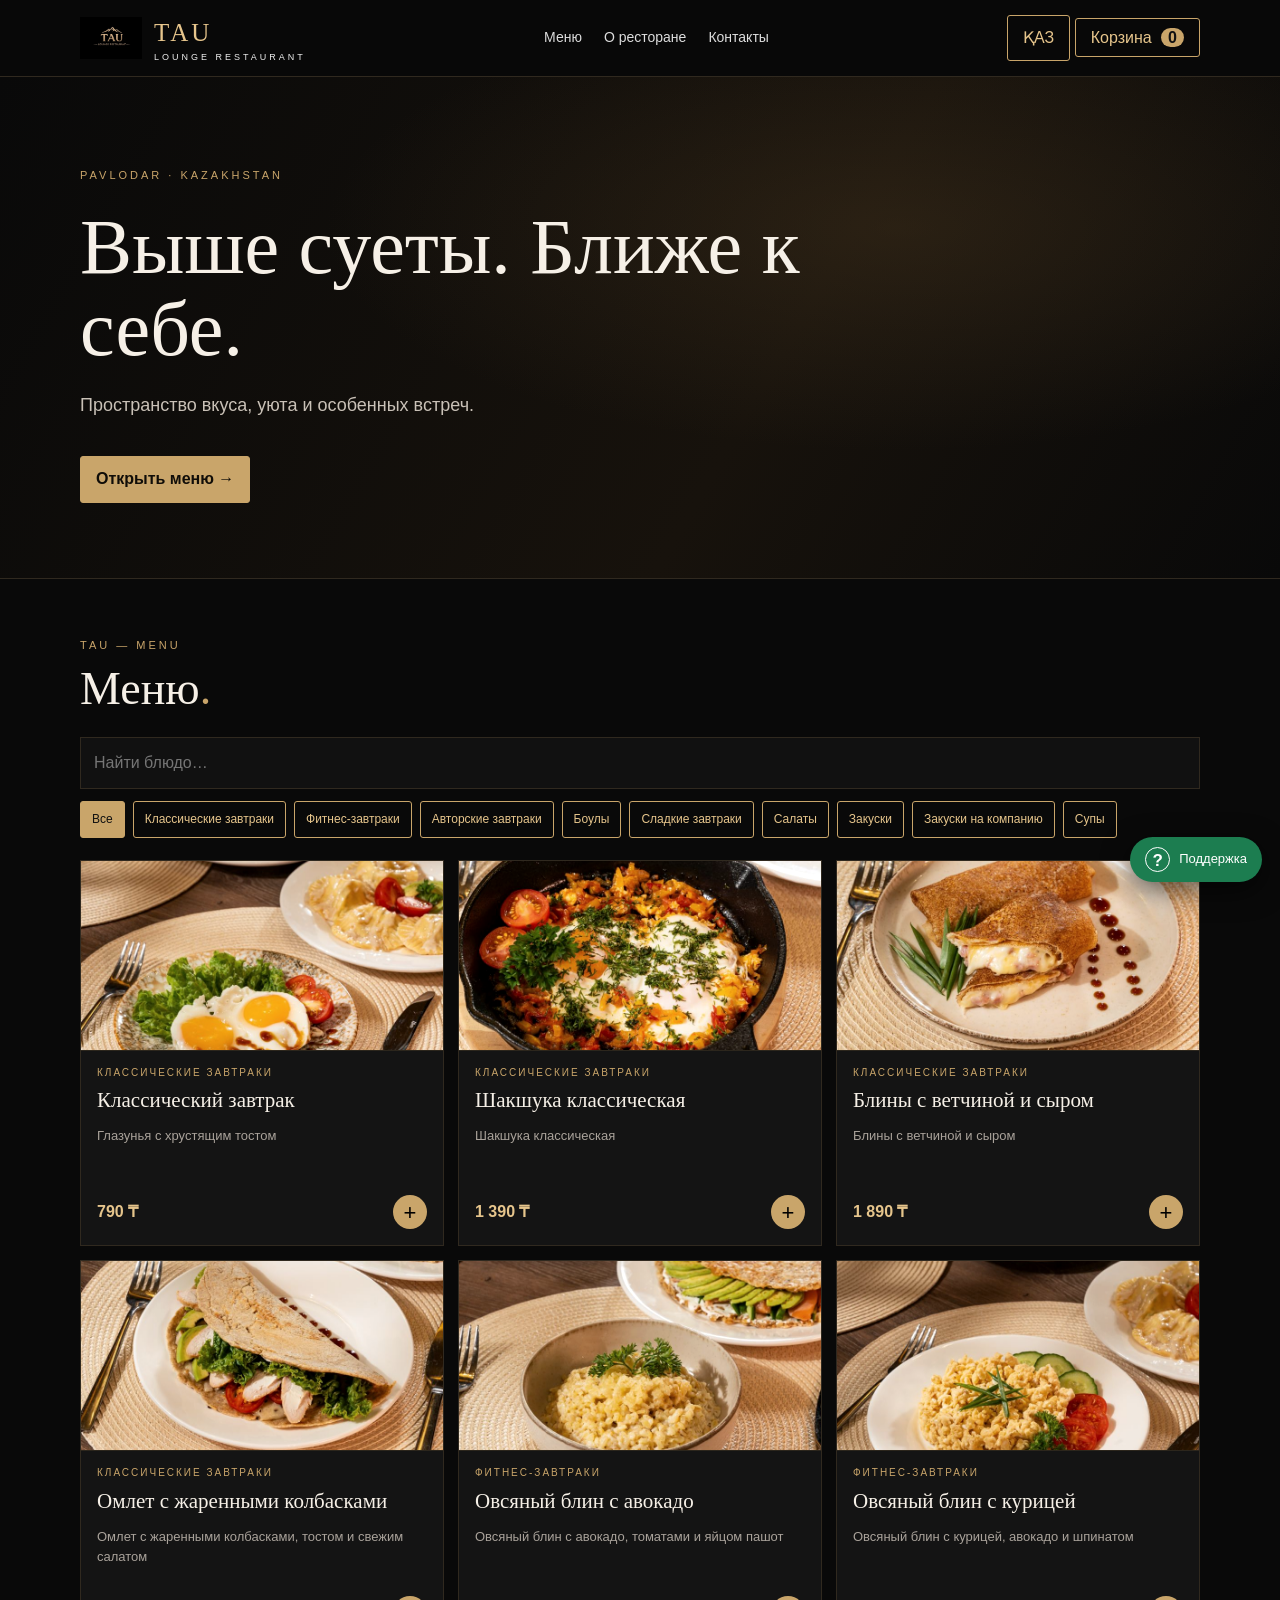
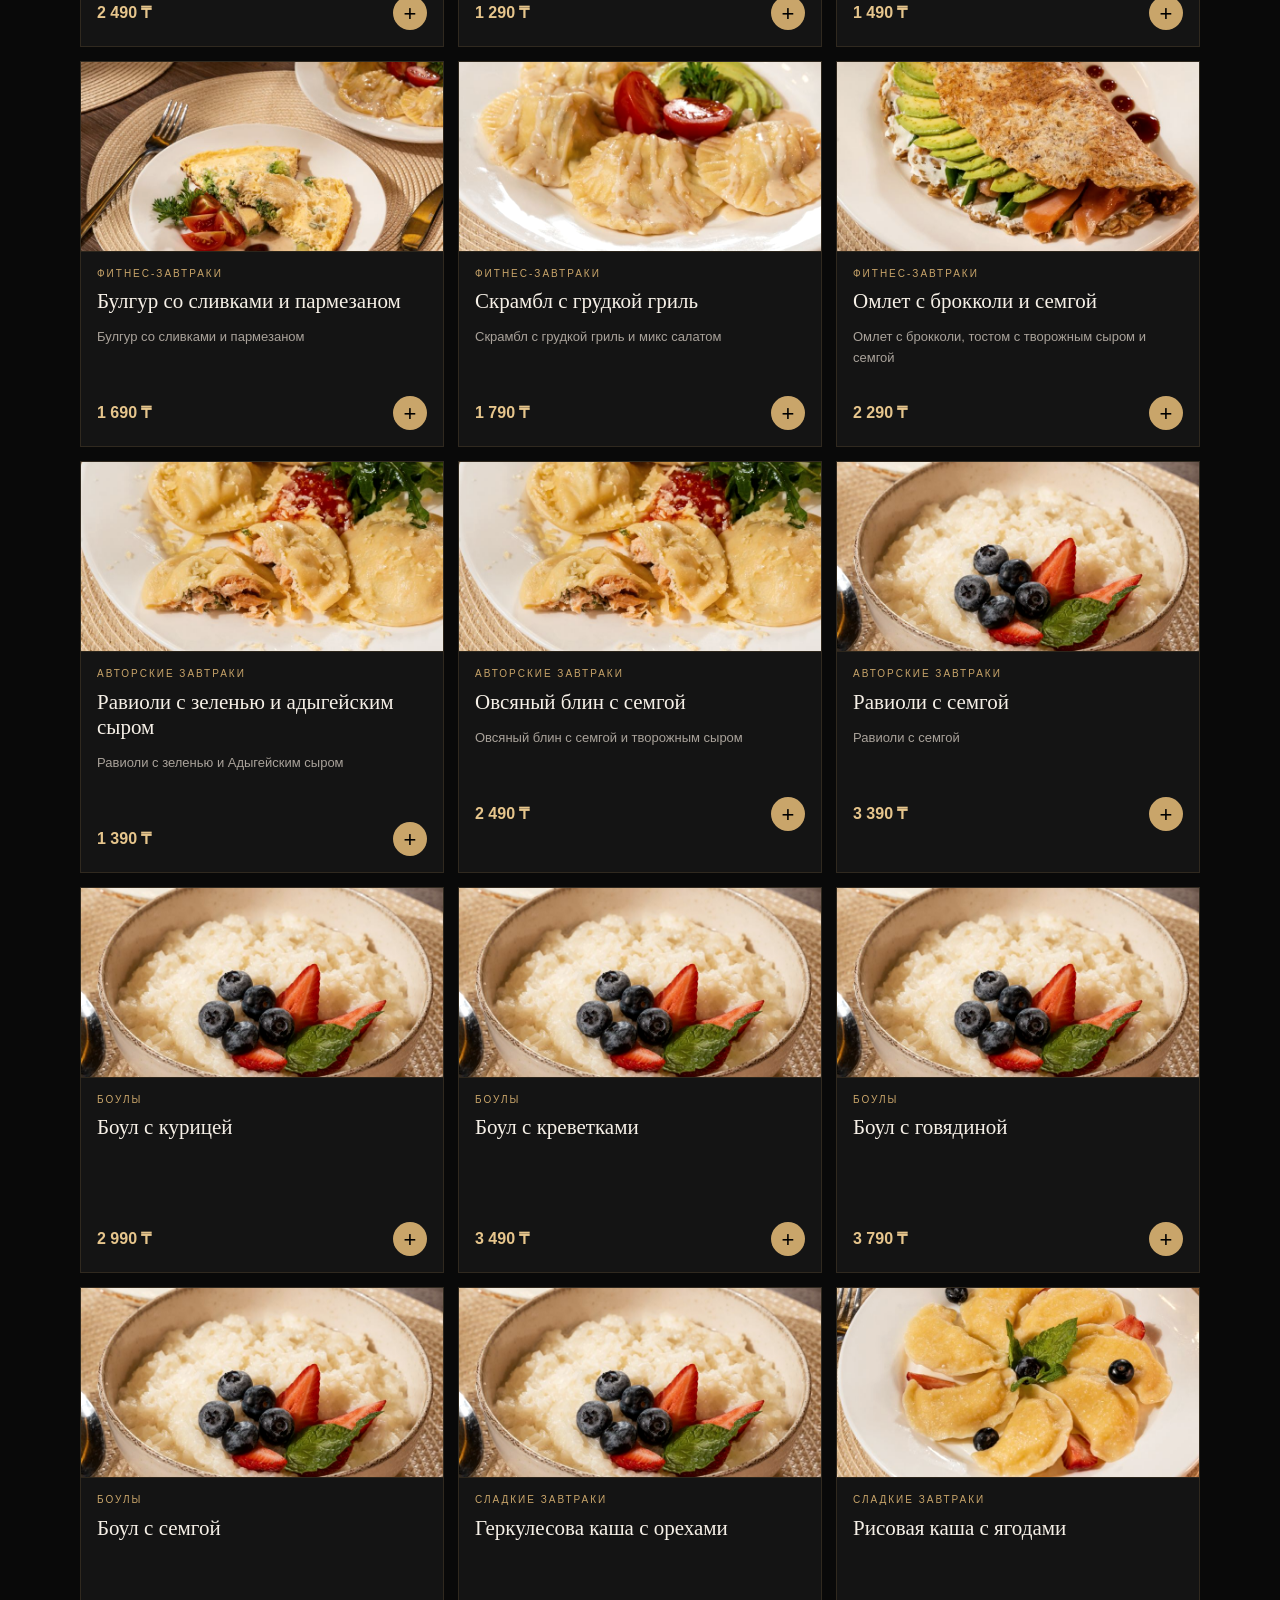
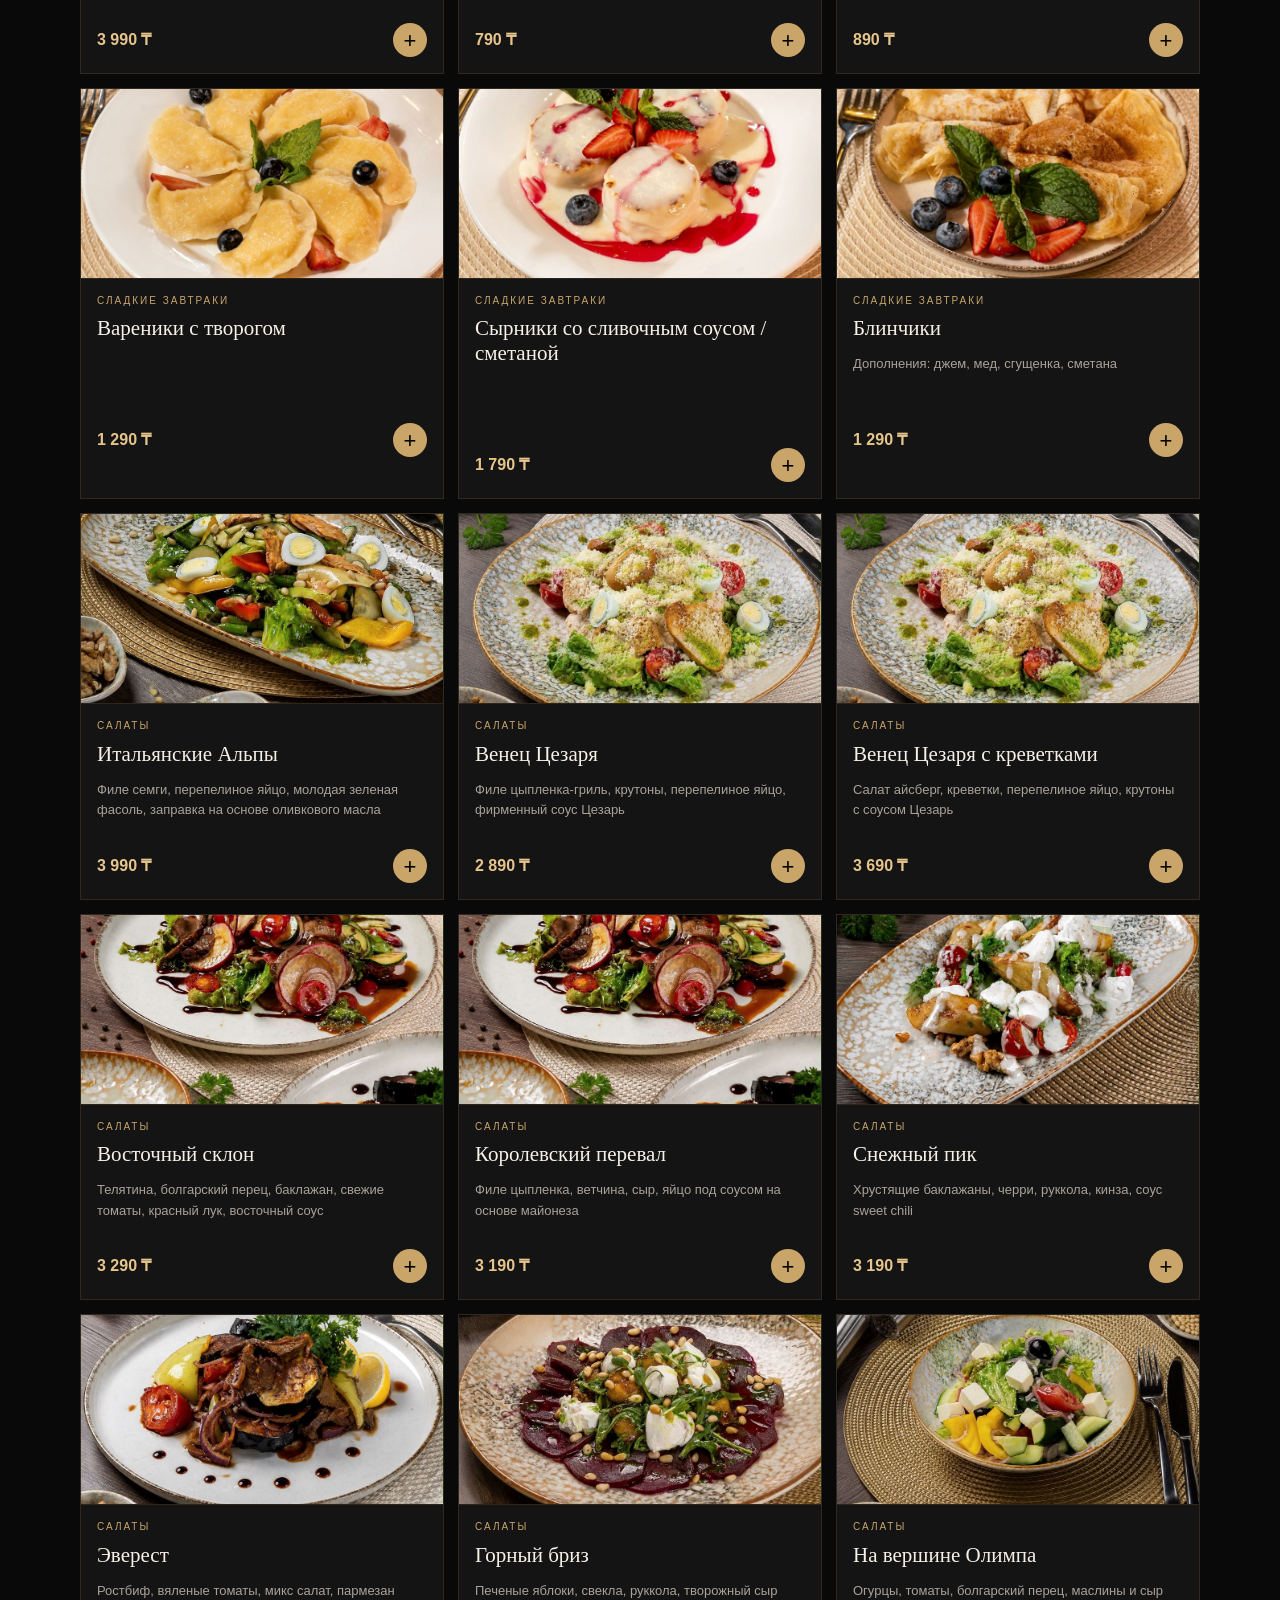
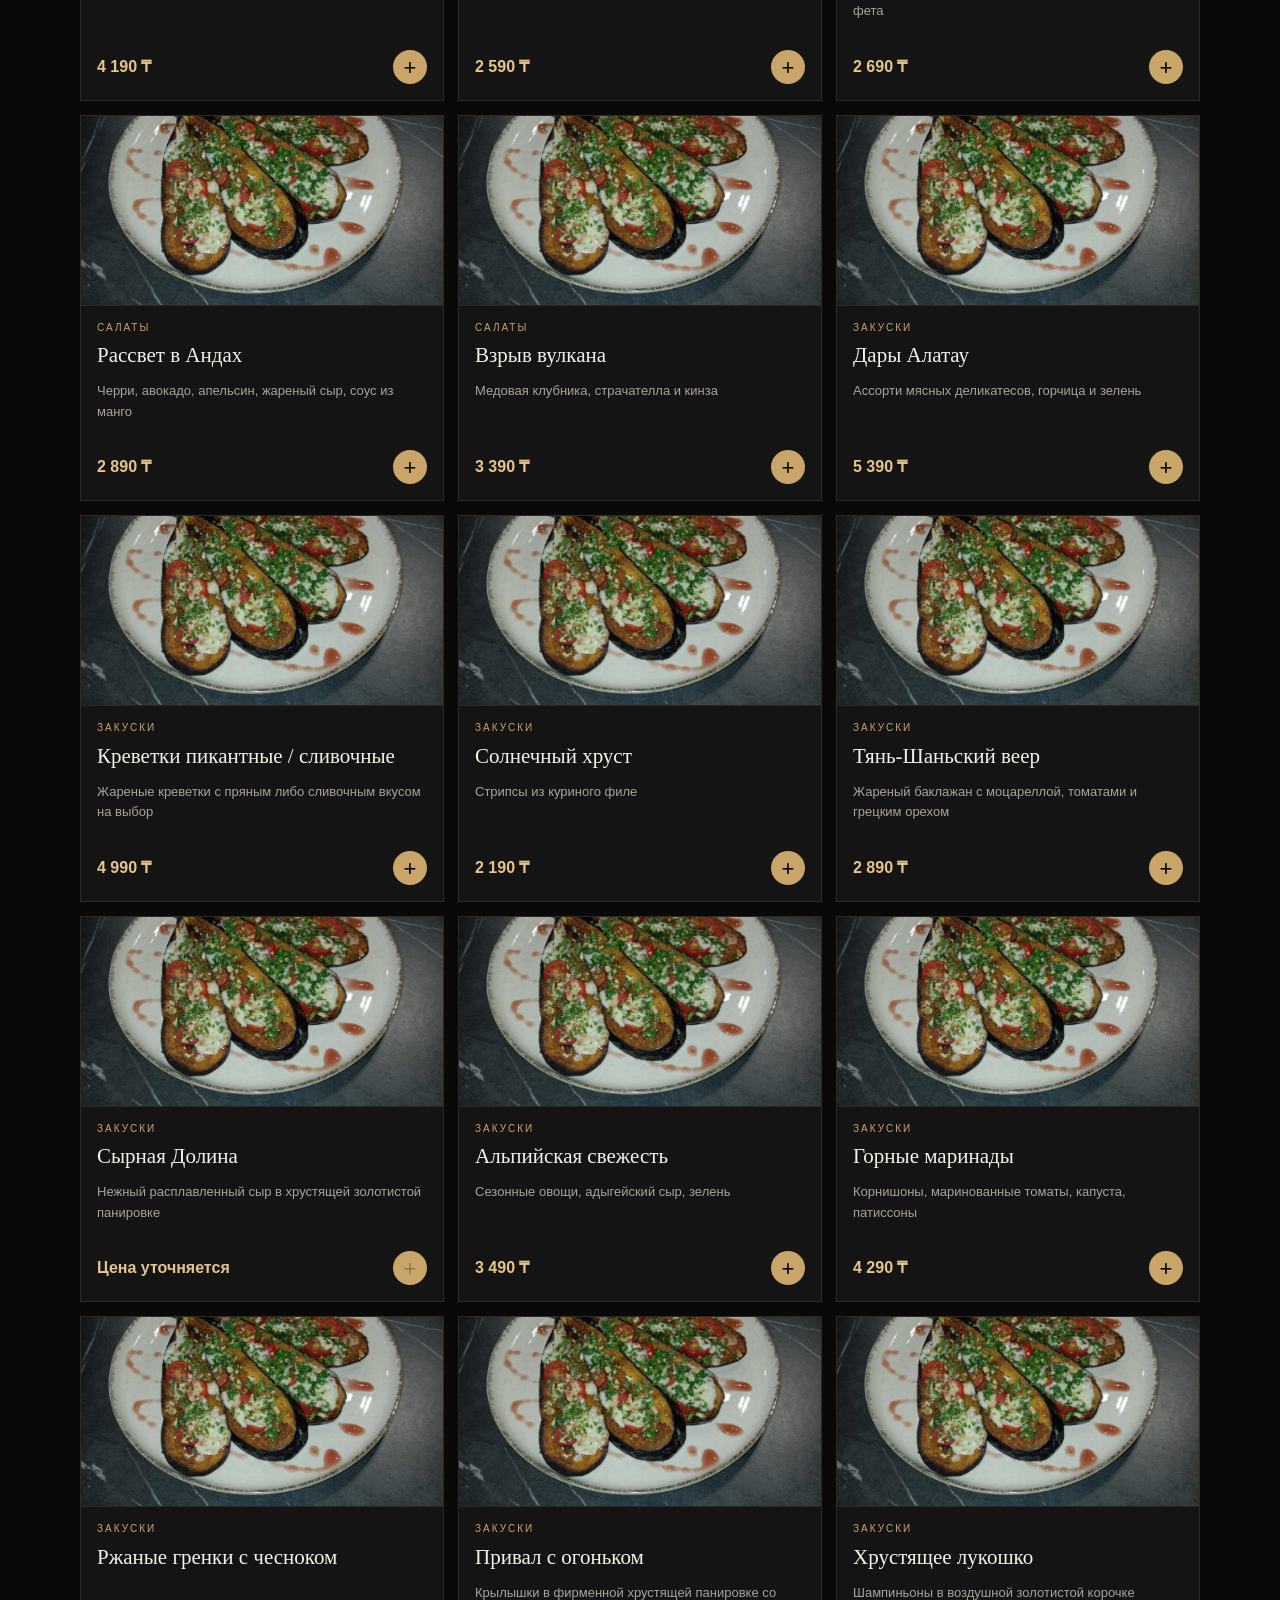
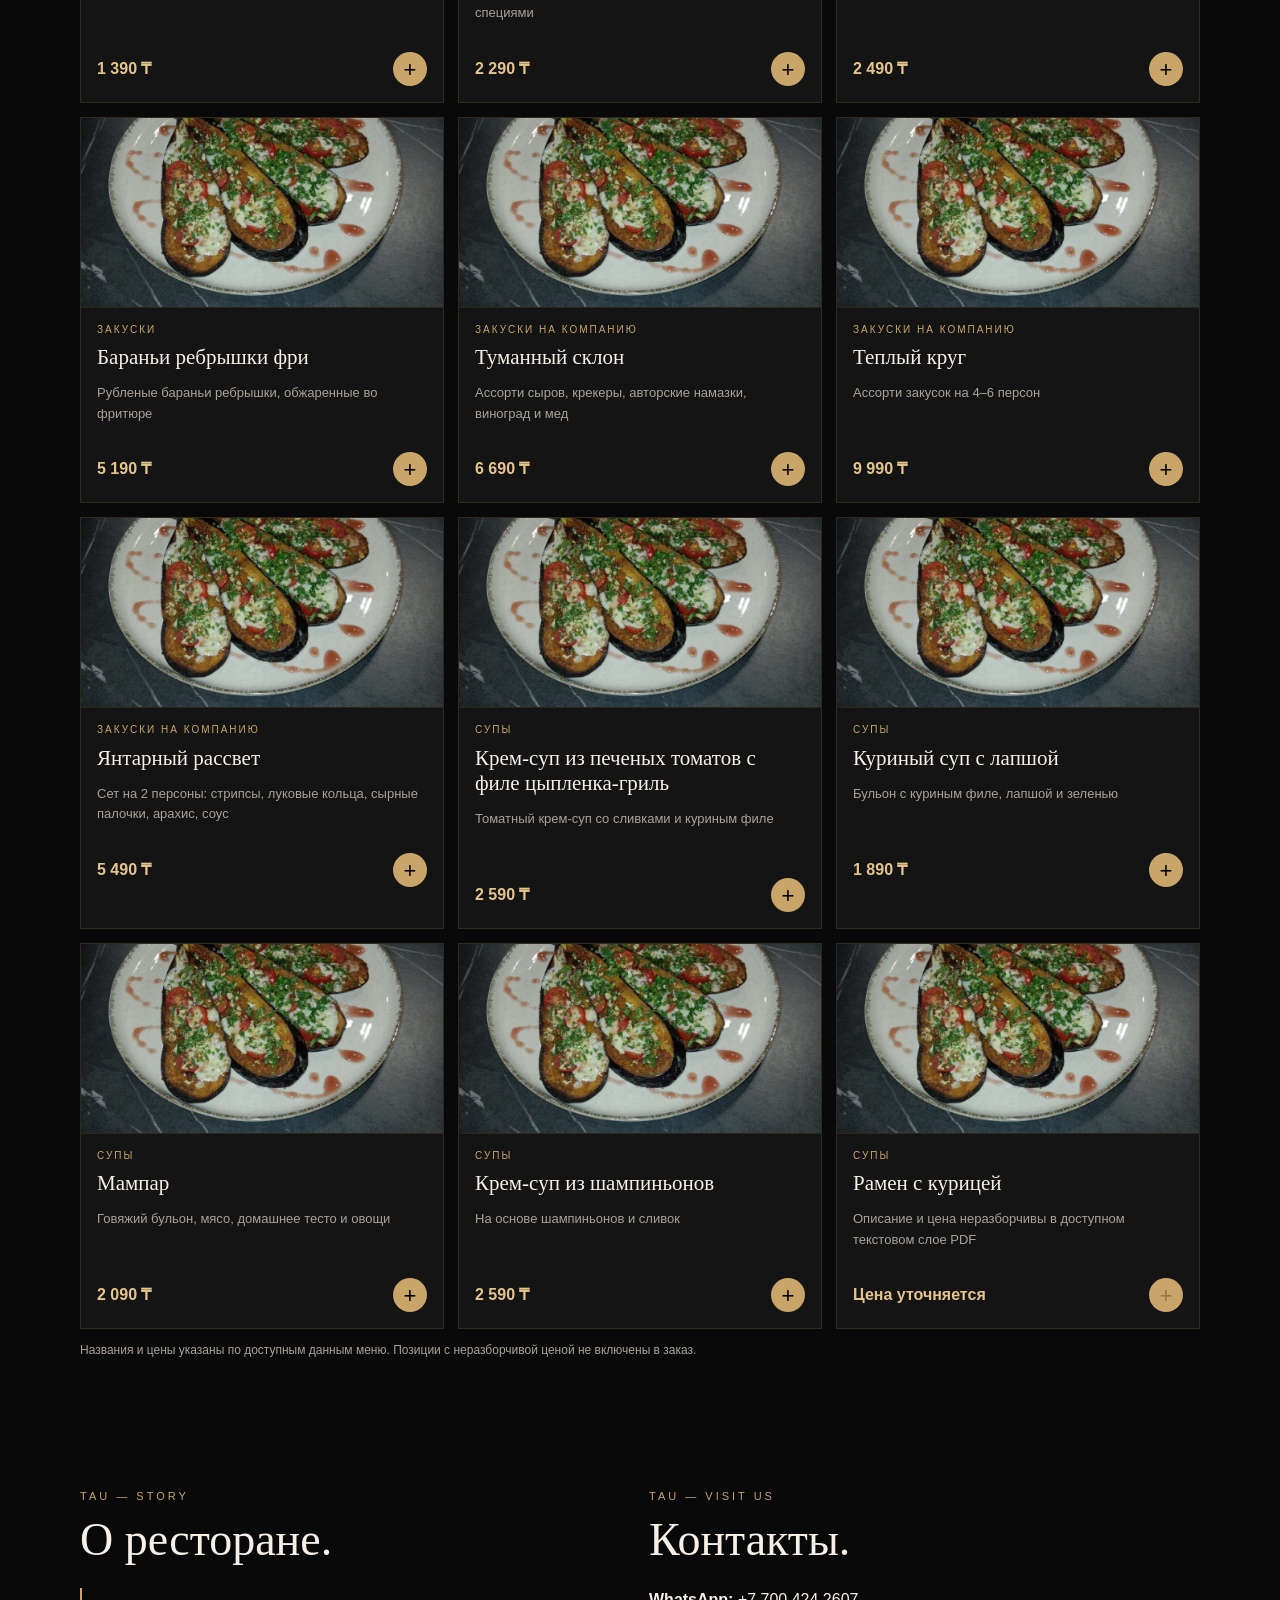
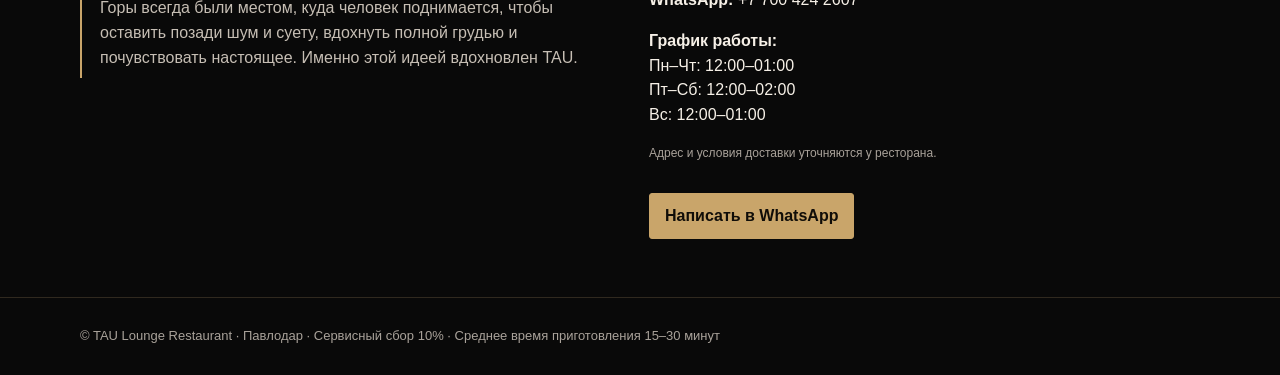
==== index.html @ 1b5d2958 "Add files via upload" ====
<!doctype html>
<html lang="ru"><head><link rel="icon" type="image/jpeg" href="./assets/tau-logo.jpg"><meta charset="utf-8"><meta name="viewport" content="width=device-width,initial-scale=1"><meta name="theme-color" content="#090909"><meta name="description" content="TAU Lounge Restaurant — меню и онлайн-заказ в Павлодаре"><title>TAU Lounge Restaurant — Павлодар</title><link rel="icon" href="./assets/tau-logo.jpg"><link rel="stylesheet" href="./style.css"></head>
<body><header class="top"><div class="wrap nav"><a class="brand" href="./index.html"><img src="./assets/tau-logo.jpg" alt="TAU"><span>TAU<small>LOUNGE RESTAURANT</small></span></a><nav class="links"><a href="#menu" data-i="menu">Меню</a><a href="#about" data-i="about">О ресторане</a><a href="#contacts" data-i="contacts">Контакты</a></nav><div><button class="lang" id="lang">ҚАЗ</button> <a class="cartbtn" href="./order.html"><span data-i="cart">Корзина</span> <b id="count">0</b></a></div></div></header>
<section class="hero"><div class="wrap"><div class="eyebrow">PAVLODAR · KAZAKHSTAN</div><h1 data-i="hero">Выше суеты.<br>Ближе к себе.</h1><p data-i="sub">Пространство вкуса, уюта и особенных встреч.</p><a class="btn" href="#menu" data-i="explore">Открыть меню →</a></div></section>
<main class="wrap">
<section class="section" id="menu"><div class="kicker">TAU — MENU</div><h2><span data-i="menuTitle">Меню</span><em>.</em></h2><div class="tools"><input class="search" id="search" placeholder="Найти блюдо…"><div class="chips" id="chips"></div></div><div class="grid" id="items"></div><p class="notice" data-i="menuNote">Названия и цены указаны по доступным данным меню. Позиции с неразборчивой ценой не включены в заказ.</p></section>
<section class="section split" id="about"><div><div class="kicker">TAU — STORY</div><h2 data-i="aboutTitle">О ресторане<em>.</em></h2><p class="info" data-i="aboutText">Горы всегда были местом, куда человек поднимается, чтобы оставить позади шум и суету, вдохнуть полной грудью и почувствовать настоящее. Именно этой идеей вдохновлен TAU.</p></div><div id="contacts"><div class="kicker">TAU — VISIT US</div><h2 data-i="contactsTitle">Контакты<em>.</em></h2><p><b>WhatsApp:</b> +7 700 424 2607</p><p><b data-i="hours">График работы:</b><br>Пн–Чт: 12:00–01:00<br>Пт–Сб: 12:00–02:00<br>Вс: 12:00–01:00</p><p class="notice" data-i="delivery">Адрес и условия доставки уточняются у ресторана.</p><a class="btn" href="https://wa.me/77004242607" target="_blank" rel="noopener" data-i="write">Написать в WhatsApp</a></div></section>
</main><footer class="foot"><div class="wrap">© TAU Lounge Restaurant · Павлодар · <span data-i="fee">Сервисный сбор 10%</span> · <span data-i="prep">Среднее время приготовления 15–30 минут</span></div></footer>
<script type="module">
import {menu,categories} from './menu.js';
const tr={ru:{menu:'Меню',about:'О ресторане',contacts:'Контакты',cart:'Корзина',hero:'Выше суеты. Ближе к себе.',sub:'Пространство вкуса, уюта и особенных встреч.',explore:'Открыть меню →',menuTitle:'Меню',aboutTitle:'О ресторане.',contactsTitle:'Контакты.',hours:'График работы:',delivery:'Адрес и условия доставки уточняются у ресторана.',write:'Написать в WhatsApp',fee:'Сервисный сбор 10%',prep:'Среднее время приготовления 15–30 минут',menuNote:'Названия и цены указаны по доступным данным меню. Позиции с неразборчивой ценой не включены в заказ.',all:'Все',search:'Найти блюдо…',add:'Добавить',emptyPrice:'Цена уточняется'},kz:{menu:'Мәзір',about:'Мейрамхана',contacts:'Байланыс',cart:'Себет',hero:'Қарбаластан жоғары. Өзіңізге жақын.',sub:'Дәм мен жайлылық кеңістігі.',explore:'Мәзірді ашу →',menuTitle:'Мәзір',aboutTitle:'Мейрамхана туралы.',contactsTitle:'Байланыс.',hours:'Жұмыс уақыты:',delivery:'Мекенжай мен жеткізу шарттарын мейрамханадан нақтылаңыз.',write:'WhatsApp-қа жазу',fee:'Қызмет көрсету ақысы 10%',prep:'Тағам дайындау уақыты орташа 15–30 минут',menuNote:'Тағам атаулары бастапқы мәзірдегі нұсқада берілген. Бағасы анық оқылмаған тағамдар тапсырысқа қосылмайды.',all:'Барлығы',search:'Тағамды іздеу…',add:'Қосу',emptyPrice:'Бағасын нақтылау'}};
let lang=localStorage.getItem('tau-lang')||'ru',cat='all';
const money=n=>n.toLocaleString('ru-RU')+' ₸';
function setLang(){document.documentElement.lang=lang;document.querySelectorAll('[data-i]').forEach(e=>{const k=e.dataset.i;if(tr[lang][k])e.textContent=tr[lang][k]});document.getElementById('lang').textContent=lang==='ru'?'ҚАЗ':'РУС';document.getElementById('search').placeholder=tr[lang].search;renderCats();renderMenu()}
function renderCats(){const el=document.getElementById('chips');el.innerHTML=`<button class="chip ${cat==='all'?'active':''}" data-cat="all">${tr[lang].all}</button>`+categories.map(c=>`<button class="chip ${cat===c.id?'active':''}" data-cat="${c.id}">${lang==='ru'?c.ru:c.kz}</button>`).join('');el.querySelectorAll('button').forEach(b=>b.onclick=()=>{cat=b.dataset.cat;renderCats();renderMenu()})}
function renderMenu(){const q=document.getElementById('search').value.toLowerCase();const list=menu.filter(p=>(cat==='all'||p.category===cat)&&(p.name.ru.toLowerCase().includes(q)||p.description.ru.toLowerCase().includes(q)));document.getElementById('items').innerHTML=list.map(p=>`<article class="dish"><img class="dish-photo" src="${p.image}" alt="${p.name.ru}" loading="lazy"><div class="cat">${categories.find(c=>c.id===p.category)?.[lang==='ru'?'ru':'kz']||''}</div><h3>${p.name.ru}</h3><p>${p.description.ru||' '}</p><div class="dishfoot"><span class="price">${p.price?money(p.price):tr[lang].emptyPrice}</span><button class="plus" ${p.price?'':'disabled'} data-add="${p.id}" aria-label="${tr[lang].add}">+</button></div></article>`).join('');document.querySelectorAll('[data-add]').forEach(b=>b.onclick=()=>{const c=JSON.parse(localStorage.getItem('tau-cart')||'{}');c[b.dataset.add]=(c[b.dataset.add]||0)+1;localStorage.setItem('tau-cart',JSON.stringify(c));updateCount()})}
function updateCount(){const c=JSON.parse(localStorage.getItem('tau-cart')||'{}');document.getElementById('count').textContent=Object.values(c).reduce((a,b)=>a+b,0)}
document.getElementById('search').addEventListener('input',renderMenu);document.getElementById('lang').onclick=()=>{lang=lang==='ru'?'kz':'ru';localStorage.setItem('tau-lang',lang);setLang()};setLang();updateCount();
</script><a class="support-float" href="https://wa.me/77071882267?text='+encodeURIComponent('Здравствуйте! Нужна помощь по заказу в TAU Lounge.')+'" target="_blank" rel="noopener" aria-label="Техническая поддержка WhatsApp"><span>?</span><small>Поддержка</small></a>
</body></html>
---- style.css ----
:root{--bg:#090909;--panel:#141414;--gold:#c9a56a;--gold2:#e6c58c;--muted:#a9a29a;--line:#30291f;--white:#f6f0e7}
*{box-sizing:border-box}html{scroll-behavior:smooth}body{margin:0;background:var(--bg);color:var(--white);font-family:Arial,Helvetica,sans-serif;line-height:1.55}a{color:inherit;text-decoration:none}button,input,textarea{font:inherit}button{cursor:pointer}.wrap{width:min(1120px,92%);margin:auto}.top{position:sticky;top:0;z-index:10;background:#090909ed;border-bottom:1px solid var(--line);backdrop-filter:blur(12px)}.nav{min-height:76px;display:flex;align-items:center;justify-content:space-between;gap:18px}.brand{display:flex;align-items:center;gap:12px;font-family:Georgia,serif;font-size:25px;letter-spacing:3px;color:var(--gold2)}.brand img{width:62px;height:48px;object-fit:contain}.brand small{display:block;font:9px Arial;letter-spacing:3px;color:#eee}.links{display:flex;gap:22px;align-items:center;color:#ddd;font-size:14px}.lang,.cartbtn,.btn,.chip{border:1px solid var(--gold);background:transparent;color:var(--gold2);padding:10px 15px;border-radius:3px}.cartbtn b{background:var(--gold);color:#111;border-radius:20px;padding:1px 7px;margin-left:5px}.hero{padding:90px 0 75px;background:radial-gradient(ellipse at 70% 30%,#49371f66,transparent 45%),linear-gradient(120deg,#090909,#17120c 60%,#090909);border-bottom:1px solid var(--line)}.eyebrow,.kicker{color:var(--gold);letter-spacing:3px;text-transform:uppercase;font-size:11px}.hero h1{font:clamp(42px,7vw,78px)/1.05 Georgia,serif;max-width:760px;margin:22px 0}.hero p{color:#c9c1b7;max-width:520px;font-size:18px}.btn{display:inline-block;background:var(--gold);color:#100d08;font-weight:bold;margin-top:18px}.section{padding:58px 0}.section h2{font:clamp(30px,4vw,46px) Georgia,serif;margin:8px 0 22px}.section h2 em{color:var(--gold);font-style:normal}.tools{display:flex;gap:12px;flex-wrap:wrap;margin:22px 0}.search{flex:1;min-width:220px;background:#111;border:1px solid var(--line);padding:13px;color:white}.chips{display:flex;gap:8px;flex-wrap:wrap}.chip{font-size:12px;padding:8px 11px}.chip.active{background:var(--gold);color:#111}.grid{display:grid;grid-template-columns:repeat(3,1fr);gap:14px}.dish,.card{background:var(--panel);border:1px solid var(--line);padding:18px}.dish .cat{font-size:10px;color:var(--gold);letter-spacing:2px;text-transform:uppercase}.dish h3{font:21px Georgia,serif;margin:8px 0}.dish p{color:var(--muted);font-size:13px;min-height:40px}.dishfoot{display:flex;justify-content:space-between;align-items:center;margin-top:15px}.price{color:var(--gold2);font-weight:bold}.plus{background:var(--gold);border:0;border-radius:50%;width:34px;height:34px;font-size:22px}.muted{color:var(--muted)}.split{display:grid;grid-template-columns:1fr 1fr;gap:18px}.info{border-left:2px solid var(--gold);padding:8px 18px;color:#c6beb4}.foot{border-top:1px solid var(--line);padding:28px 0;color:var(--muted);font-size:13px}.cartrow{display:grid;grid-template-columns:1fr auto auto;gap:14px;align-items:center;padding:14px 0;border-bottom:1px solid var(--line)}.qty button{background:#211b12;border:1px solid var(--line);color:var(--gold2);padding:5px 10px}.qty strong{padding:0 10px}.form{display:grid;gap:12px;max-width:650px}.form label{display:grid;gap:5px;color:var(--gold2);font-size:13px}.form input,.form textarea{width:100%;background:#111;border:1px solid var(--line);padding:12px;color:white}.notice{font-size:12px;color:var(--muted)}.total{font:25px Georgia,serif;color:var(--gold2);margin:18px 0}.hidden{display:none}
@media(max-width:760px){.nav{min-height:66px;flex-wrap:wrap;padding:8px 0}.links{order:3;width:100%;justify-content:space-between;gap:8px;font-size:12px}.brand{font-size:20px}.brand img{width:48px;height:40px}.grid{grid-template-columns:repeat(2,minmax(0,1fr))}.split{grid-template-columns:1fr}.hero{padding:65px 0}.cartrow{grid-template-columns:1fr auto}.cartrow .lineprice{grid-column:1}.cartrow .qty{grid-column:2;grid-row:1/3}}@media(max-width:440px){.grid{grid-template-columns:1fr}.links{font-size:11px}.lang,.cartbtn{padding:8px 10px}}

.dish{padding:0 0 16px;overflow:hidden}.dish-photo{display:block;width:100%;height:190px;object-fit:cover;background:#211b12;border-bottom:1px solid var(--line);filter:saturate(.88) contrast(1.04)}.dish .cat,.dish h3,.dish p,.dishfoot{margin-left:16px;margin-right:16px}.dish .cat{margin-top:14px}.dish p{min-height:54px}.support-float{position:fixed;right:18px;bottom:18px;z-index:30;display:flex;align-items:center;gap:9px;background:#1c7d50;color:#fff;padding:10px 15px;border-radius:28px;box-shadow:0 8px 28px #0009;font-size:13px}.support-float span{display:grid;place-items:center;width:25px;height:25px;border:1px solid #fff;border-radius:50%;font-weight:bold;font-size:17px}.support-float small{font-size:13px}@media(max-width:440px){.dish-photo{height:210px}.support-float{right:12px;bottom:12px}}
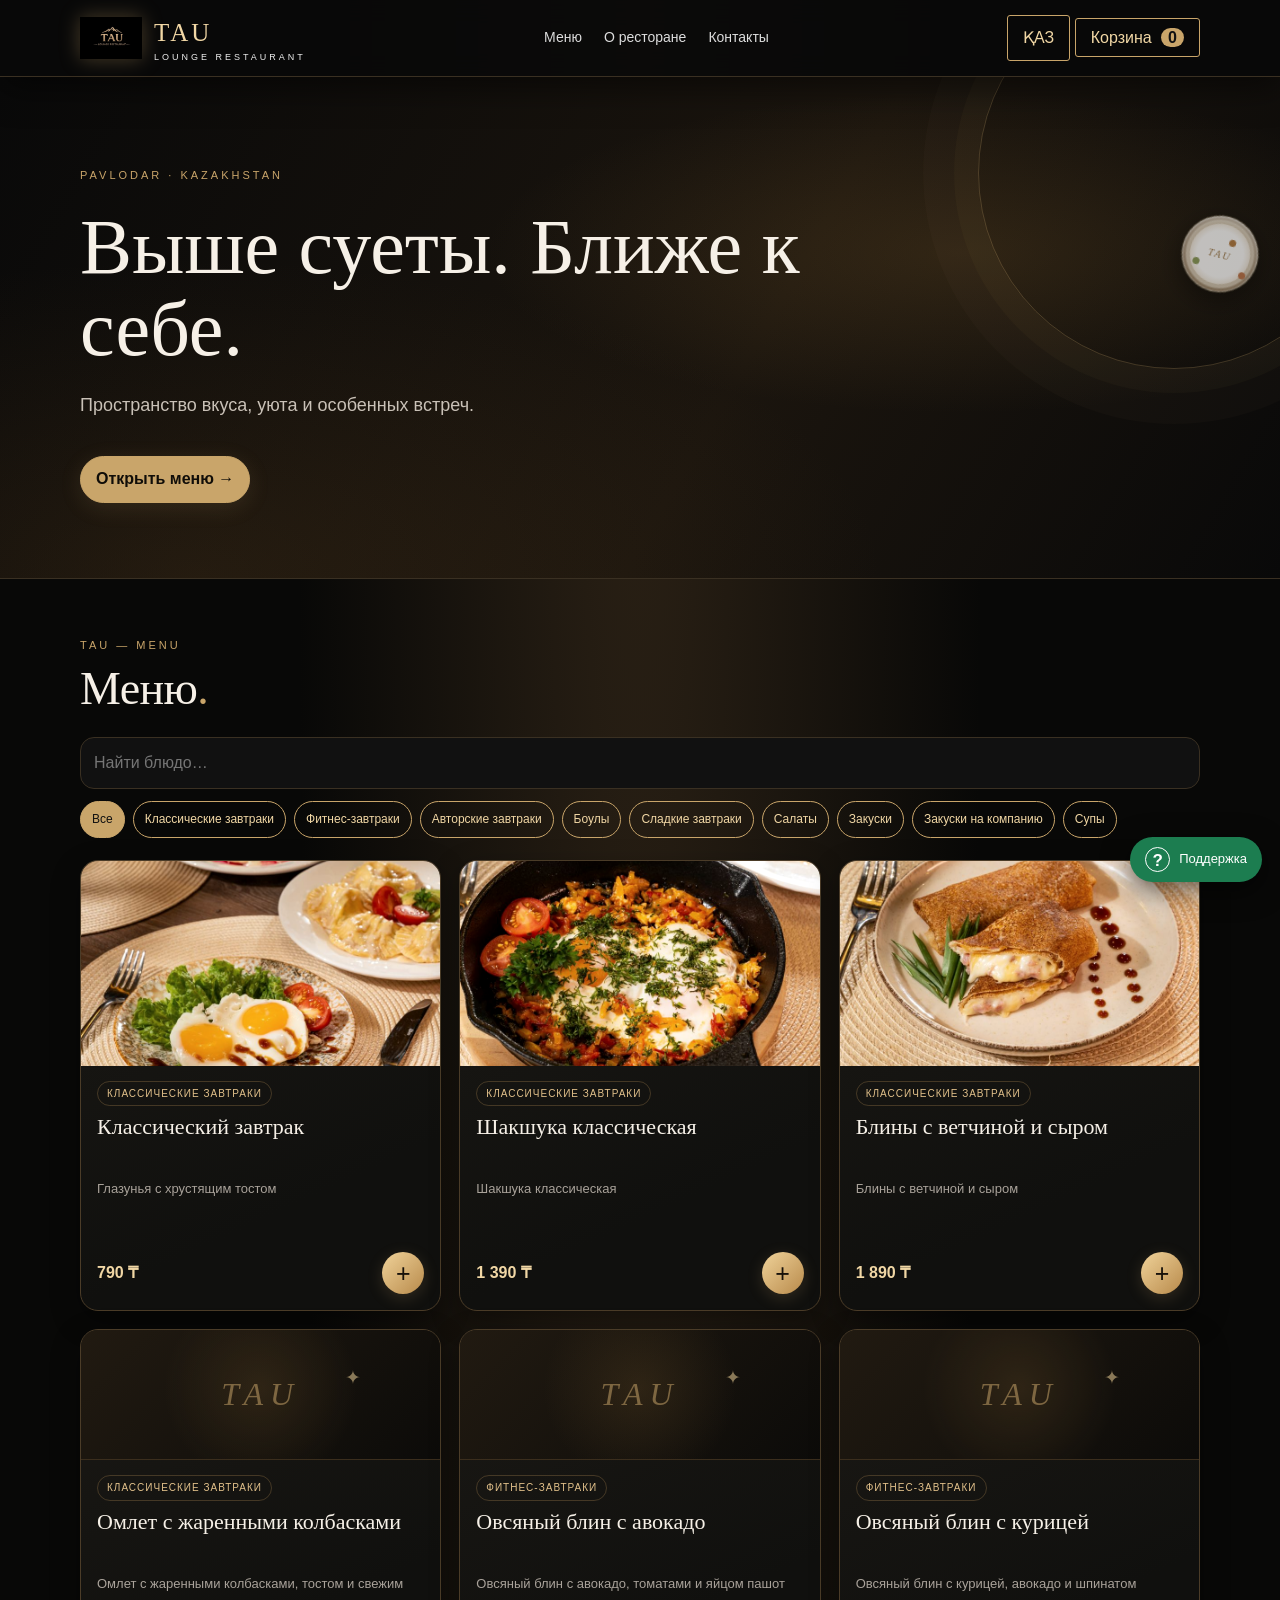
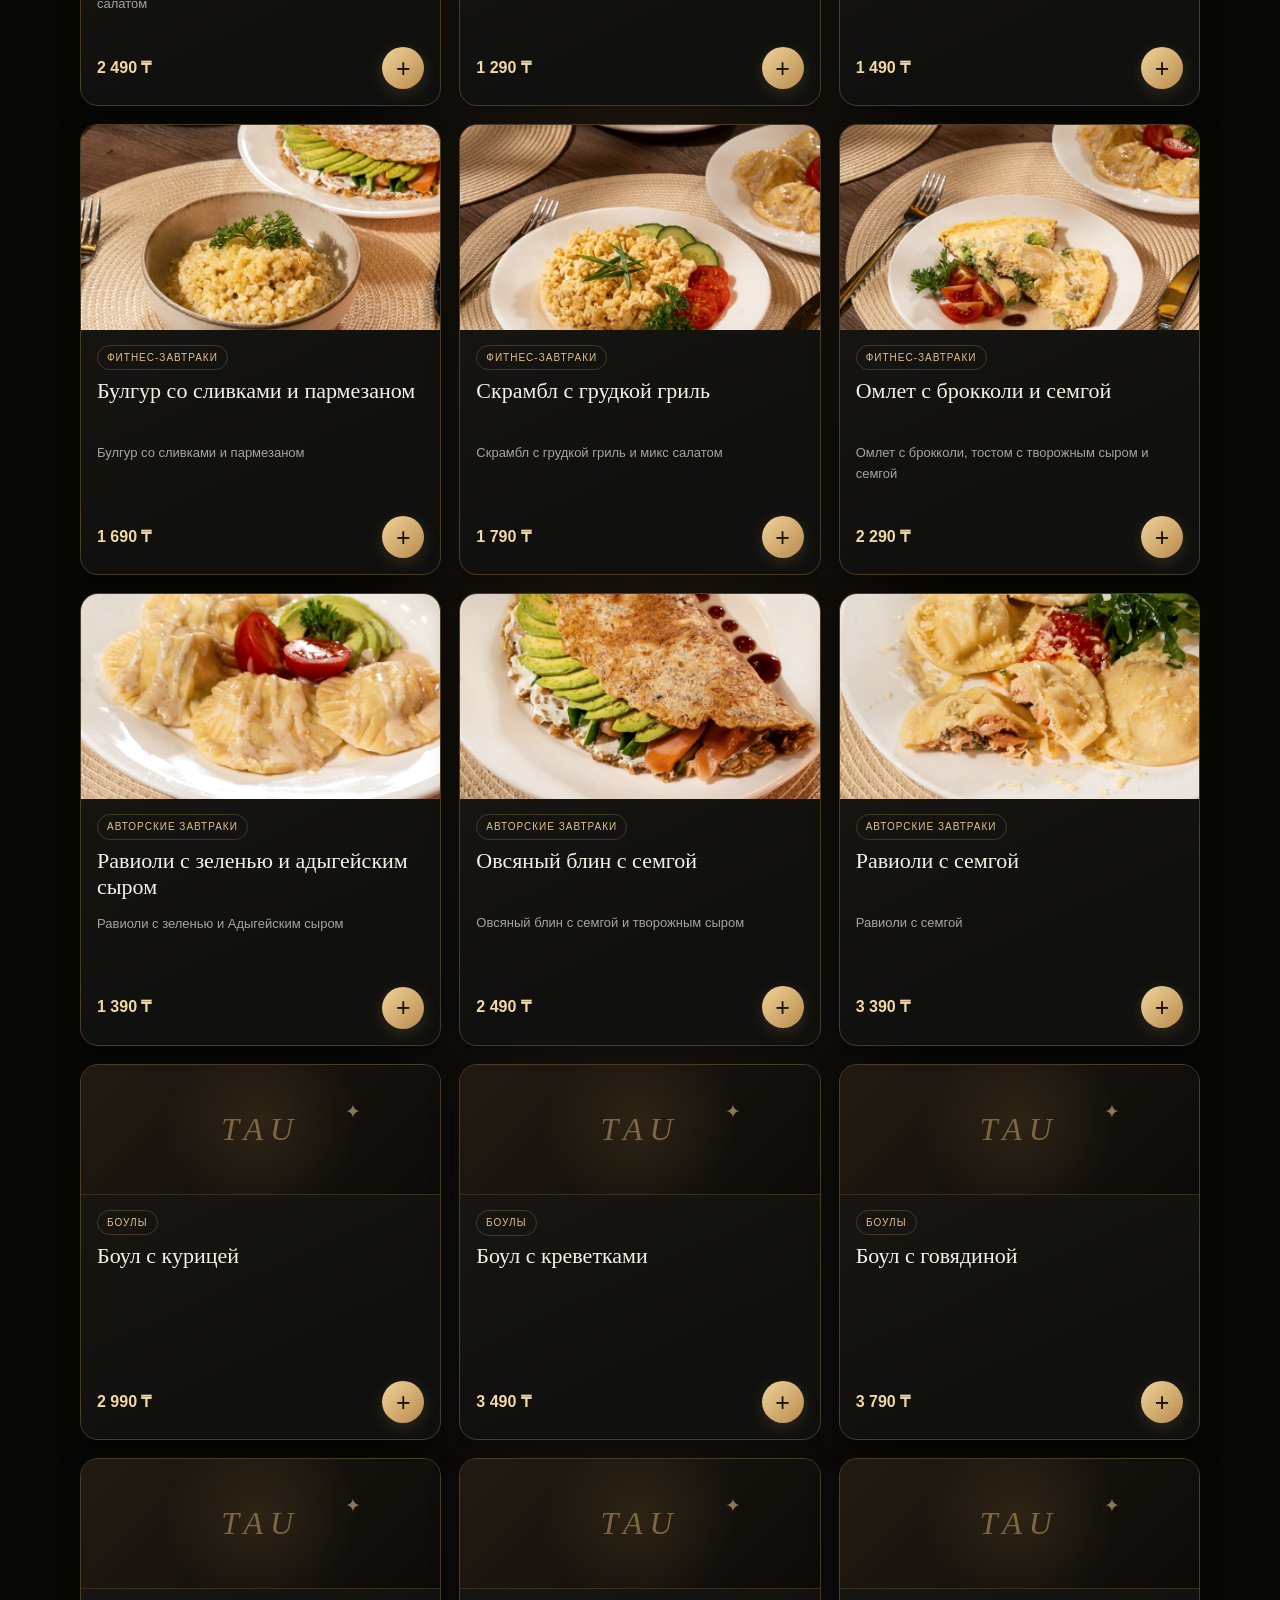
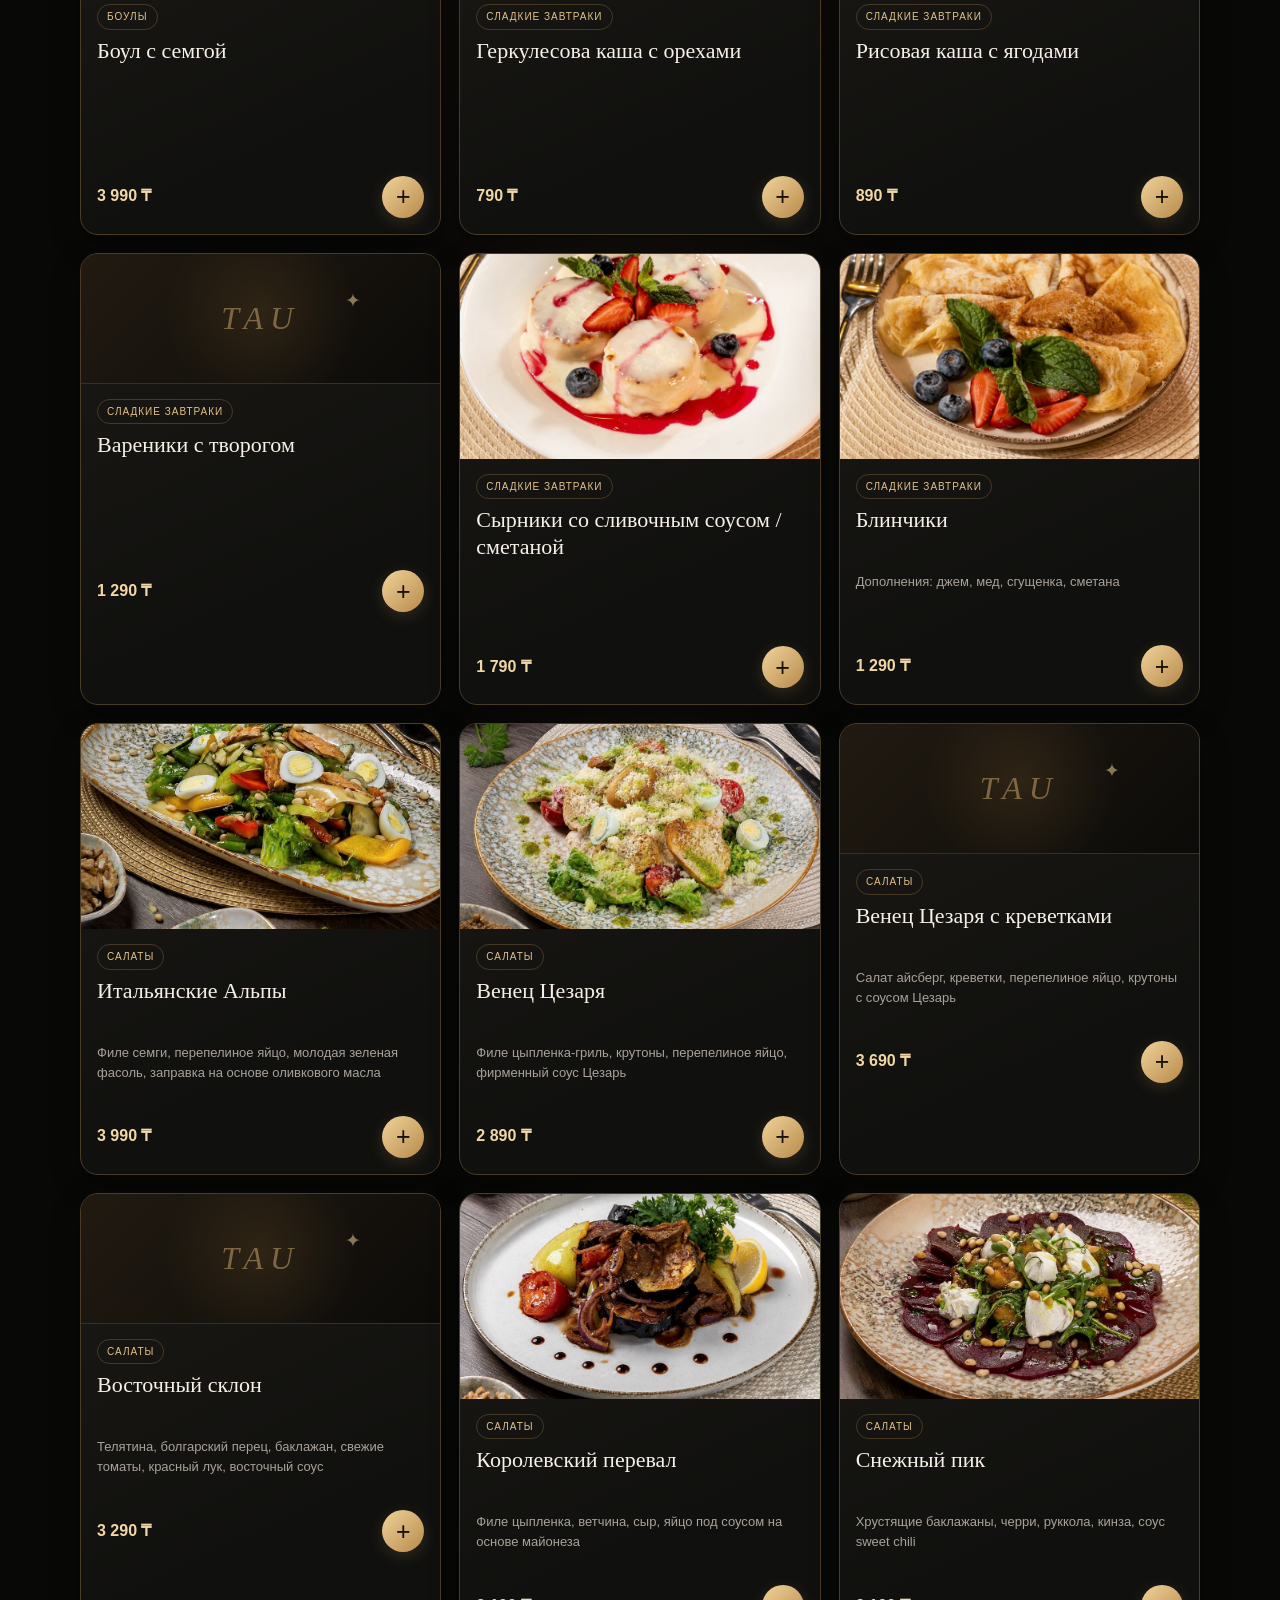
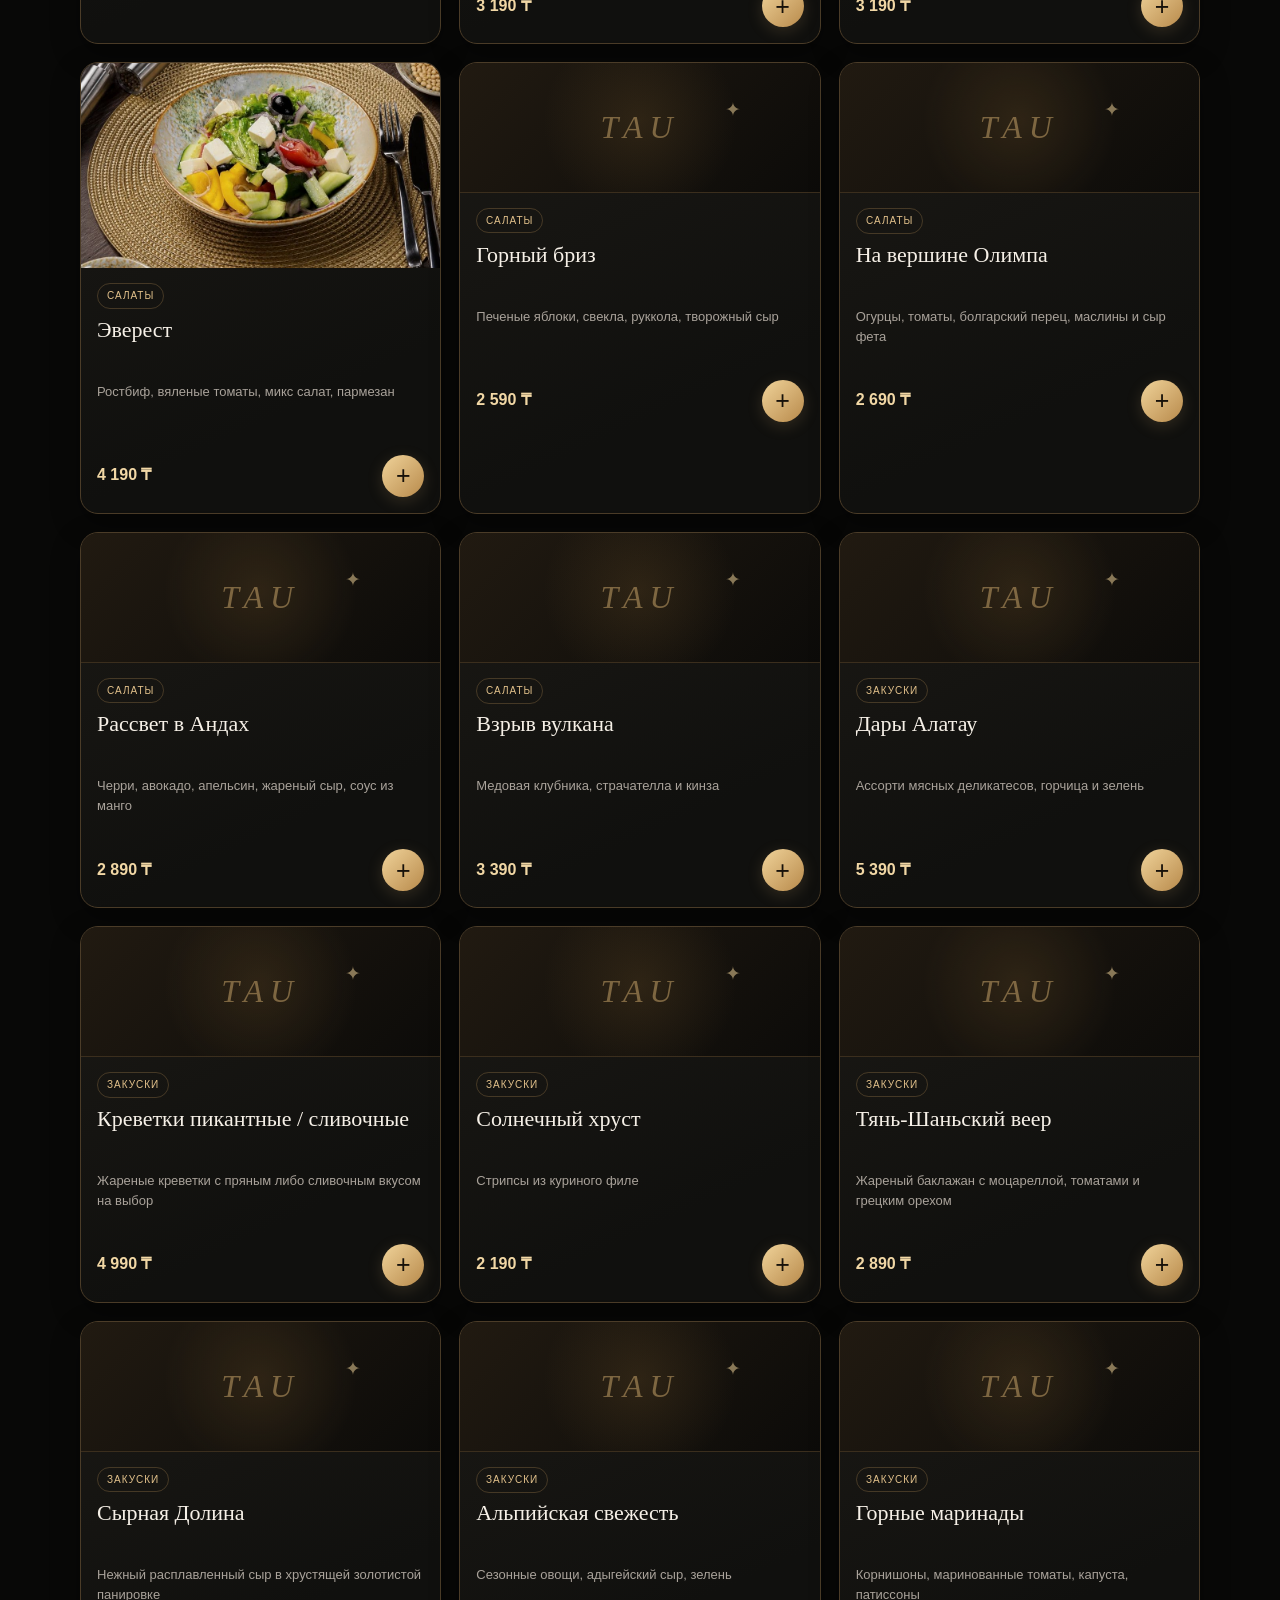
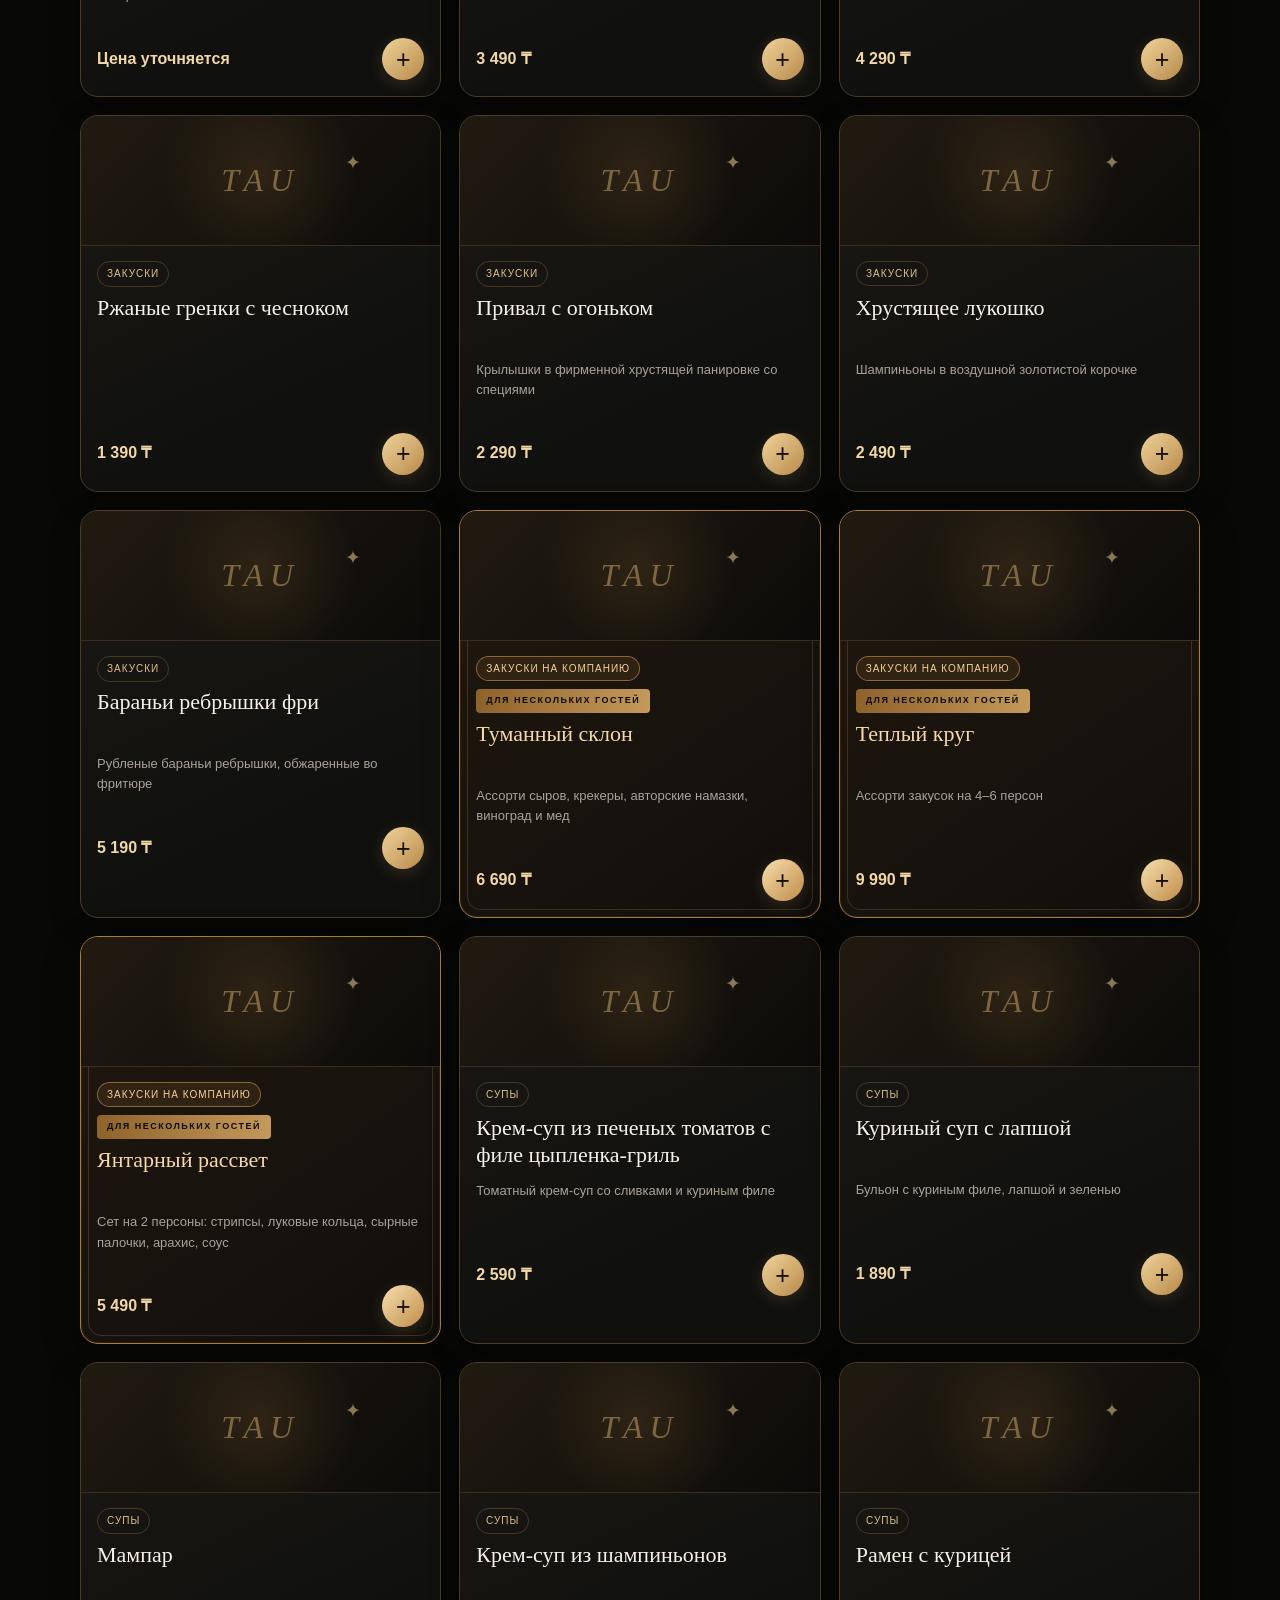
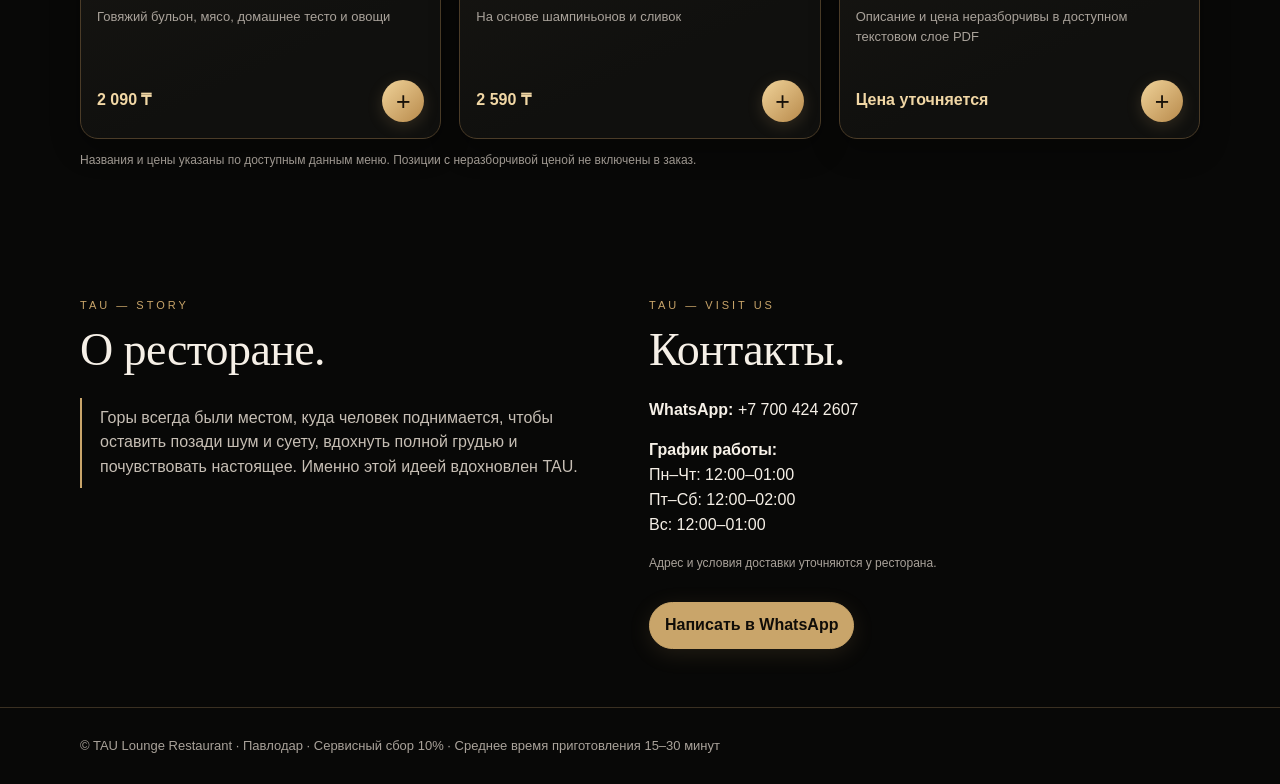
==== commit 459b2992: "Add files via upload" ====
--- a/index.html
+++ b/index.html
@@ -1,7 +1,8 @@
 <!doctype html>
 <html lang="ru"><head><link rel="icon" type="image/jpeg" href="./assets/tau-logo.jpg"><meta charset="utf-8"><meta name="viewport" content="width=device-width,initial-scale=1"><meta name="theme-color" content="#090909"><meta name="description" content="TAU Lounge Restaurant — меню и онлайн-заказ в Павлодаре"><title>TAU Lounge Restaurant — Павлодар</title><link rel="icon" href="./assets/tau-logo.jpg"><link rel="stylesheet" href="./style.css"></head>
-<body><header class="top"><div class="wrap nav"><a class="brand" href="./index.html"><img src="./assets/tau-logo.jpg" alt="TAU"><span>TAU<small>LOUNGE RESTAURANT</small></span></a><nav class="links"><a href="#menu" data-i="menu">Меню</a><a href="#about" data-i="about">О ресторане</a><a href="#contacts" data-i="contacts">Контакты</a></nav><div><button class="lang" id="lang">ҚАЗ</button> <a class="cartbtn" href="./order.html"><span data-i="cart">Корзина</span> <b id="count">0</b></a></div></div></header>
+<body><header class="top"><div class="wrap nav"><a class="brand" href="./index.html"><img src="./assets/tau-logo.jpg" alt="TAU"><span>TAU<small>LOUNGE RESTAURANT</small></span></a><nav class="links"><a href="#menu" data-i="menu">Меню</a><a href="#about" data-i="about">О ресторане</a><a href="#contacts" data-i="contacts">Контакты</a></nav><div><button class="lang" id="lang">ҚАЗ</button> <a class="cartbtn" id="cart-link" href="./order.html"><span data-i="cart">Корзина</span> <b id="count">0</b></a></div></div></header>
 <section class="hero"><div class="wrap"><div class="eyebrow">PAVLODAR · KAZAKHSTAN</div><h1 data-i="hero">Выше суеты.<br>Ближе к себе.</h1><p data-i="sub">Пространство вкуса, уюта и особенных встреч.</p><a class="btn" href="#menu" data-i="explore">Открыть меню →</a></div></section>
+<div class="scroll-plate" id="scroll-plate" aria-hidden="true"><div class="plate-rim"><div class="plate-center"><span>TAU</span><i></i></div></div></div>
 <main class="wrap">
 <section class="section" id="menu"><div class="kicker">TAU — MENU</div><h2><span data-i="menuTitle">Меню</span><em>.</em></h2><div class="tools"><input class="search" id="search" placeholder="Найти блюдо…"><div class="chips" id="chips"></div></div><div class="grid" id="items"></div><p class="notice" data-i="menuNote">Названия и цены указаны по доступным данным меню. Позиции с неразборчивой ценой не включены в заказ.</p></section>
 <section class="section split" id="about"><div><div class="kicker">TAU — STORY</div><h2 data-i="aboutTitle">О ресторане<em>.</em></h2><p class="info" data-i="aboutText">Горы всегда были местом, куда человек поднимается, чтобы оставить позади шум и суету, вдохнуть полной грудью и почувствовать настоящее. Именно этой идеей вдохновлен TAU.</p></div><div id="contacts"><div class="kicker">TAU — VISIT US</div><h2 data-i="contactsTitle">Контакты<em>.</em></h2><p><b>WhatsApp:</b> +7 700 424 2607</p><p><b data-i="hours">График работы:</b><br>Пн–Чт: 12:00–01:00<br>Пт–Сб: 12:00–02:00<br>Вс: 12:00–01:00</p><p class="notice" data-i="delivery">Адрес и условия доставки уточняются у ресторана.</p><a class="btn" href="https://wa.me/77004242607" target="_blank" rel="noopener" data-i="write">Написать в WhatsApp</a></div></section>
@@ -13,8 +14,11 @@
 const money=n=>n.toLocaleString('ru-RU')+' ₸';
 function setLang(){document.documentElement.lang=lang;document.querySelectorAll('[data-i]').forEach(e=>{const k=e.dataset.i;if(tr[lang][k])e.textContent=tr[lang][k]});document.getElementById('lang').textContent=lang==='ru'?'ҚАЗ':'РУС';document.getElementById('search').placeholder=tr[lang].search;renderCats();renderMenu()}
 function renderCats(){const el=document.getElementById('chips');el.innerHTML=`<button class="chip ${cat==='all'?'active':''}" data-cat="all">${tr[lang].all}</button>`+categories.map(c=>`<button class="chip ${cat===c.id?'active':''}" data-cat="${c.id}">${lang==='ru'?c.ru:c.kz}</button>`).join('');el.querySelectorAll('button').forEach(b=>b.onclick=()=>{cat=b.dataset.cat;renderCats();renderMenu()})}
-function renderMenu(){const q=document.getElementById('search').value.toLowerCase();const list=menu.filter(p=>(cat==='all'||p.category===cat)&&(p.name.ru.toLowerCase().includes(q)||p.description.ru.toLowerCase().includes(q)));document.getElementById('items').innerHTML=list.map(p=>`<article class="dish"><img class="dish-photo" src="${p.image}" alt="${p.name.ru}" loading="lazy"><div class="cat">${categories.find(c=>c.id===p.category)?.[lang==='ru'?'ru':'kz']||''}</div><h3>${p.name.ru}</h3><p>${p.description.ru||' '}</p><div class="dishfoot"><span class="price">${p.price?money(p.price):tr[lang].emptyPrice}</span><button class="plus" ${p.price?'':'disabled'} data-add="${p.id}" aria-label="${tr[lang].add}">+</button></div></article>`).join('');document.querySelectorAll('[data-add]').forEach(b=>b.onclick=()=>{const c=JSON.parse(localStorage.getItem('tau-cart')||'{}');c[b.dataset.add]=(c[b.dataset.add]||0)+1;localStorage.setItem('tau-cart',JSON.stringify(c));updateCount()})}
+function renderMenu(){const q=document.getElementById('search').value.toLowerCase();const list=menu.filter(p=>(cat==='all'||p.category===cat)&&(p.name.ru.toLowerCase().includes(q)||p.description.ru.toLowerCase().includes(q)));document.getElementById('items').innerHTML=list.map(p=>`<article class="dish ${p.category==='company'?'dish-company':''} ${p.image?'has-photo':'no-photo'}" data-dish="${p.id}">${p.image?`<div class="photo-wrap"><img class="dish-photo" src="${p.image}" alt="${p.name.ru}" loading="lazy"></div>`:`<div class="no-photo-art" aria-hidden="true"><span>TAU</span><i>✦</i></div>`}<div class="cat">${categories.find(c=>c.id===p.category)?.[lang==='ru'?'ru':'kz']||''}</div>${p.category==='company'?`<div class="company-mark">${lang==='ru'?'ДЛЯ НЕСКОЛЬКИХ ГОСТЕЙ':'БІРНЕШЕ ҚОНАҚҚА'}</div>`:''}<h3>${p.name.ru}</h3><p>${p.description.ru||' '}</p><div class="dishfoot"><span class="price">${p.price?money(p.price):tr[lang].emptyPrice}</span><button class="plus" ${p.price?'':'disabled'} data-add="${p.id}" aria-label="${tr[lang].add}">+</button></div></article>`).join('');document.querySelectorAll('[data-add]').forEach(b=>b.onclick=()=>{const c=JSON.parse(localStorage.getItem('tau-cart')||'{}');c[b.dataset.add]=(c[b.dataset.add]||0)+1;localStorage.setItem('tau-cart',JSON.stringify(c));flyToCart(b.closest('.dish'));updateCount()})}
+function flyToCart(card){if(window.matchMedia('(prefers-reduced-motion: reduce)').matches)return;const img=card.querySelector('.dish-photo');const target=document.getElementById('cart-link');if(!target)return;const a=img||card.querySelector('.no-photo-art'),r=a.getBoundingClientRect(),t=target.getBoundingClientRect();const flyer=document.createElement('div');flyer.className='flying-dish';flyer.innerHTML='<span>TAU</span>';Object.assign(flyer.style,{left:r.left+'px',top:r.top+'px',width:Math.min(r.width,170)+'px',height:Math.min(r.height,120)+'px'});document.body.appendChild(flyer);requestAnimationFrame(()=>{flyer.style.transform=`translate(${t.left-r.left+t.width/2-35}px,${t.top-r.top+t.height/2-25}px) scale(.12) rotate(300deg)`;flyer.style.opacity='0.15'});setTimeout(()=>flyer.remove(),850);target.classList.remove('cart-pop');void target.offsetWidth;target.classList.add('cart-pop')}
 function updateCount(){const c=JSON.parse(localStorage.getItem('tau-cart')||'{}');document.getElementById('count').textContent=Object.values(c).reduce((a,b)=>a+b,0)}
 document.getElementById('search').addEventListener('input',renderMenu);document.getElementById('lang').onclick=()=>{lang=lang==='ru'?'kz':'ru';localStorage.setItem('tau-lang',lang);setLang()};setLang();updateCount();
-</script><a class="support-float" href="https://wa.me/77071882267?text='+encodeURIComponent('Здравствуйте! Нужна помощь по заказу в TAU Lounge.')+'" target="_blank" rel="noopener" aria-label="Техническая поддержка WhatsApp"><span>?</span><small>Поддержка</small></a>
+const plate=document.getElementById('scroll-plate');let lastY=window.scrollY,turn=0;window.addEventListener('scroll',()=>{const y=window.scrollY,delta=y-lastY;turn+=delta>0?5:-5;plate.style.transform=`translateY(${Math.min(70,Math.max(-70,y*.08))}px) rotate(${turn}deg)`;lastY=y},{passive:true});
+
+</script><a class="support-float" href="https://wa.me/77071882267?text=Здравствуйте%21%20Нужна%20помощь%20по%20заказу%20в%20TAU%20Lounge." target="_blank" rel="noopener" aria-label="Техническая поддержка WhatsApp"><span>?</span><small>Поддержка</small></a>
 </body></html>
--- a/style.css
+++ b/style.css
@@ -4,3 +4,41 @@
 @media(max-width:760px){.nav{min-height:66px;flex-wrap:wrap;padding:8px 0}.links{order:3;width:100%;justify-content:space-between;gap:8px;font-size:12px}.brand{font-size:20px}.brand img{width:48px;height:40px}.grid{grid-template-columns:repeat(2,minmax(0,1fr))}.split{grid-template-columns:1fr}.hero{padding:65px 0}.cartrow{grid-template-columns:1fr auto}.cartrow .lineprice{grid-column:1}.cartrow .qty{grid-column:2;grid-row:1/3}}@media(max-width:440px){.grid{grid-template-columns:1fr}.links{font-size:11px}.lang,.cartbtn{padding:8px 10px}}
 
 .dish{padding:0 0 16px;overflow:hidden}.dish-photo{display:block;width:100%;height:190px;object-fit:cover;background:#211b12;border-bottom:1px solid var(--line);filter:saturate(.88) contrast(1.04)}.dish .cat,.dish h3,.dish p,.dishfoot{margin-left:16px;margin-right:16px}.dish .cat{margin-top:14px}.dish p{min-height:54px}.support-float{position:fixed;right:18px;bottom:18px;z-index:30;display:flex;align-items:center;gap:9px;background:#1c7d50;color:#fff;padding:10px 15px;border-radius:28px;box-shadow:0 8px 28px #0009;font-size:13px}.support-float span{display:grid;place-items:center;width:25px;height:25px;border:1px solid #fff;border-radius:50%;font-weight:bold;font-size:17px}.support-float small{font-size:13px}@media(max-width:440px){.dish-photo{height:210px}.support-float{right:12px;bottom:12px}}
+
+
+/* TAU visual refinement */
+:root{--gold:#c9a56a;--gold2:#f1d7a5;--panel:#12110f;--line:#3a3022}
+body{background:radial-gradient(ellipse at 50% 0%,#2b2115 0,transparent 38%),#080807;overflow-x:hidden}
+.top{box-shadow:0 10px 35px #0008}
+.brand img{filter:drop-shadow(0 0 10px #c9a56a55)}
+.hero{position:relative;isolation:isolate;overflow:hidden;background:radial-gradient(ellipse at 75% 35%,#9a713333,transparent 35%),radial-gradient(ellipse at 15% 100%,#6e4b2033,transparent 45%),linear-gradient(120deg,#090909,#1b150e 58%,#090909)}
+.hero:after{content:"";position:absolute;z-index:-1;width:390px;height:390px;right:-90px;top:-100px;border:1px solid #d0ad7040;border-radius:50%;box-shadow:0 0 0 24px #d0ad7008,0 0 0 55px #d0ad7006;animation:halo 8s ease-in-out infinite alternate}
+@keyframes halo{to{transform:scale(1.08);opacity:.5}}
+.btn,.lang,.cartbtn,.chip,.plus{transition:transform .25s ease,box-shadow .25s ease,background .25s ease,color .25s ease}
+.btn:hover,.lang:hover,.cartbtn:hover,.chip:hover{transform:translateY(-2px);box-shadow:0 8px 24px #c9a56a30}
+.btn{border-radius:30px;box-shadow:0 5px 22px #c9a56a22}
+.section h2{letter-spacing:-.6px}
+.tools{align-items:center}.search{border-radius:14px;outline:none;transition:border-color .2s,box-shadow .2s}.search:focus{border-color:var(--gold);box-shadow:0 0 0 3px #c9a56a20}
+.chip{border-radius:30px}.grid{gap:18px;align-items:stretch}
+.dish{position:relative;border-radius:18px;background:linear-gradient(155deg,#1b1915,#10100e 72%);border:1px solid #4b3c28;box-shadow:0 10px 30px #0005;transition:transform .35s ease,border-color .35s ease,box-shadow .35s ease;animation:card-in .55s both}
+.dish:hover{transform:translateY(-7px);border-color:#c9a56a99;box-shadow:0 18px 42px #0009,0 0 24px #c9a56a12}
+@keyframes card-in{from{opacity:0;transform:translateY(12px)}to{opacity:1;transform:translateY(0)}}
+.photo-wrap{height:205px;overflow:hidden;background:#211a11}.dish-photo{height:205px;border:0;transition:transform .7s cubic-bezier(.2,.7,.2,1),filter .5s}.dish:hover .dish-photo{transform:scale(1.055);filter:saturate(1.08) contrast(1.06)}
+.dish .cat{display:inline-block;margin-top:15px;padding:4px 9px;border:1px solid #b38d554d;border-radius:20px;color:#e2c18b;letter-spacing:1px}
+.dish h3{font-size:22px;line-height:1.2;min-height:52px}.dish p{line-height:1.55;min-height:58px}
+.plus{width:42px;height:42px;font-size:25px;background:linear-gradient(135deg,#f0d39a,#b88a4b);color:#17110a;box-shadow:0 4px 16px #c9a56a30}.plus:hover{transform:rotate(90deg) scale(1.1);box-shadow:0 7px 24px #c9a56a66}.plus:active{transform:scale(.88)}
+.no-photo-art{height:130px;display:grid;place-items:center;position:relative;overflow:hidden;background:radial-gradient(circle at 50% 45%,#8c683333,transparent 50%),linear-gradient(135deg,#211a11,#0c0b09);border-bottom:1px solid #3b2e1d}
+.no-photo-art span{font:italic 32px Georgia,serif;letter-spacing:7px;color:#c9a56a88}.no-photo-art i{position:absolute;right:22%;top:25%;font-style:normal;color:#f0d39a88;font-size:19px}
+.dish-company{background:linear-gradient(145deg,#21180f,#17120d 65%,#100e0b);border:1px solid #a77b3f;box-shadow:inset 0 0 0 1px #d6b47618,0 12px 35px #0007}
+.dish-company:before{content:"";position:absolute;inset:7px;border:1px solid #c49a5b38;border-radius:13px;pointer-events:none}
+.dish-company .cat{background:#8e632b30;border-color:#d4a35c88;color:#f2d19a}
+.company-mark{display:inline-block;margin:8px 16px 0;padding:5px 10px;border-radius:4px;background:linear-gradient(90deg,#8e632b,#c49a5b);color:#100c07;font-size:9px;font-weight:800;letter-spacing:1.5px}
+.dish-company h3{color:#f5d9aa}.dish-company .plus{background:linear-gradient(135deg,#f7dfb0,#c08d48)}
+.scroll-plate{position:fixed;right:22px;top:24%;z-index:4;width:76px;height:76px;pointer-events:none;opacity:.72;transition:transform .45s cubic-bezier(.2,.8,.2,1);filter:drop-shadow(0 8px 14px #0009)}
+.plate-rim{width:100%;height:100%;border-radius:50%;padding:8px;background:radial-gradient(circle,#f7f0e4 0 54%,#d5c8b3 57% 62%,#8f7759 66% 69%,#e9dfce 72%);box-shadow:inset 0 2px 6px #fff,0 0 0 1px #d9c69c55}
+.plate-center{width:100%;height:100%;border-radius:50%;display:grid;place-items:center;background:radial-gradient(circle,#fff 0 55%,#eee5d7 75%);color:#9e7b4d;font:italic 10px Georgia,serif;letter-spacing:2px;position:relative}.plate-center i{position:absolute;width:7px;height:7px;border-radius:50%;background:#b37c42;top:13px;right:17px;box-shadow:-31px 26px #8a9b5a,17px 29px #bd754c}
+.flying-dish{position:fixed;z-index:1000;pointer-events:none;border-radius:50%;display:grid;place-items:center;background:radial-gradient(circle,#fff 0 53%,#e7ddcc 56% 70%,#b99a6b 73% 78%,#f4ebdc 81%);color:#967343;font:italic 16px Georgia,serif;letter-spacing:3px;box-shadow:0 10px 30px #0009;transition:transform .78s cubic-bezier(.16,.8,.25,1),opacity .78s ease}
+.cart-pop{animation:cart-bump .45s ease}@keyframes cart-bump{50%{transform:scale(1.12);filter:drop-shadow(0 0 12px #d6ad69)}}
+@media(max-width:760px){.scroll-plate{width:54px;height:54px;right:8px;top:33%;opacity:.55}.photo-wrap,.dish-photo{height:175px}.dish h3{font-size:19px;min-height:0}.dish p{min-height:45px}}
+@media(max-width:440px){.scroll-plate{width:43px;height:43px;right:5px;opacity:.45}.grid{gap:12px}.dish{border-radius:14px}.photo-wrap,.dish-photo{height:185px}}
+@media(prefers-reduced-motion:reduce){*,*:before,*:after{animation-duration:.01ms!important;animation-iteration-count:1!important;scroll-behavior:auto!important;transition-duration:.01ms!important}}
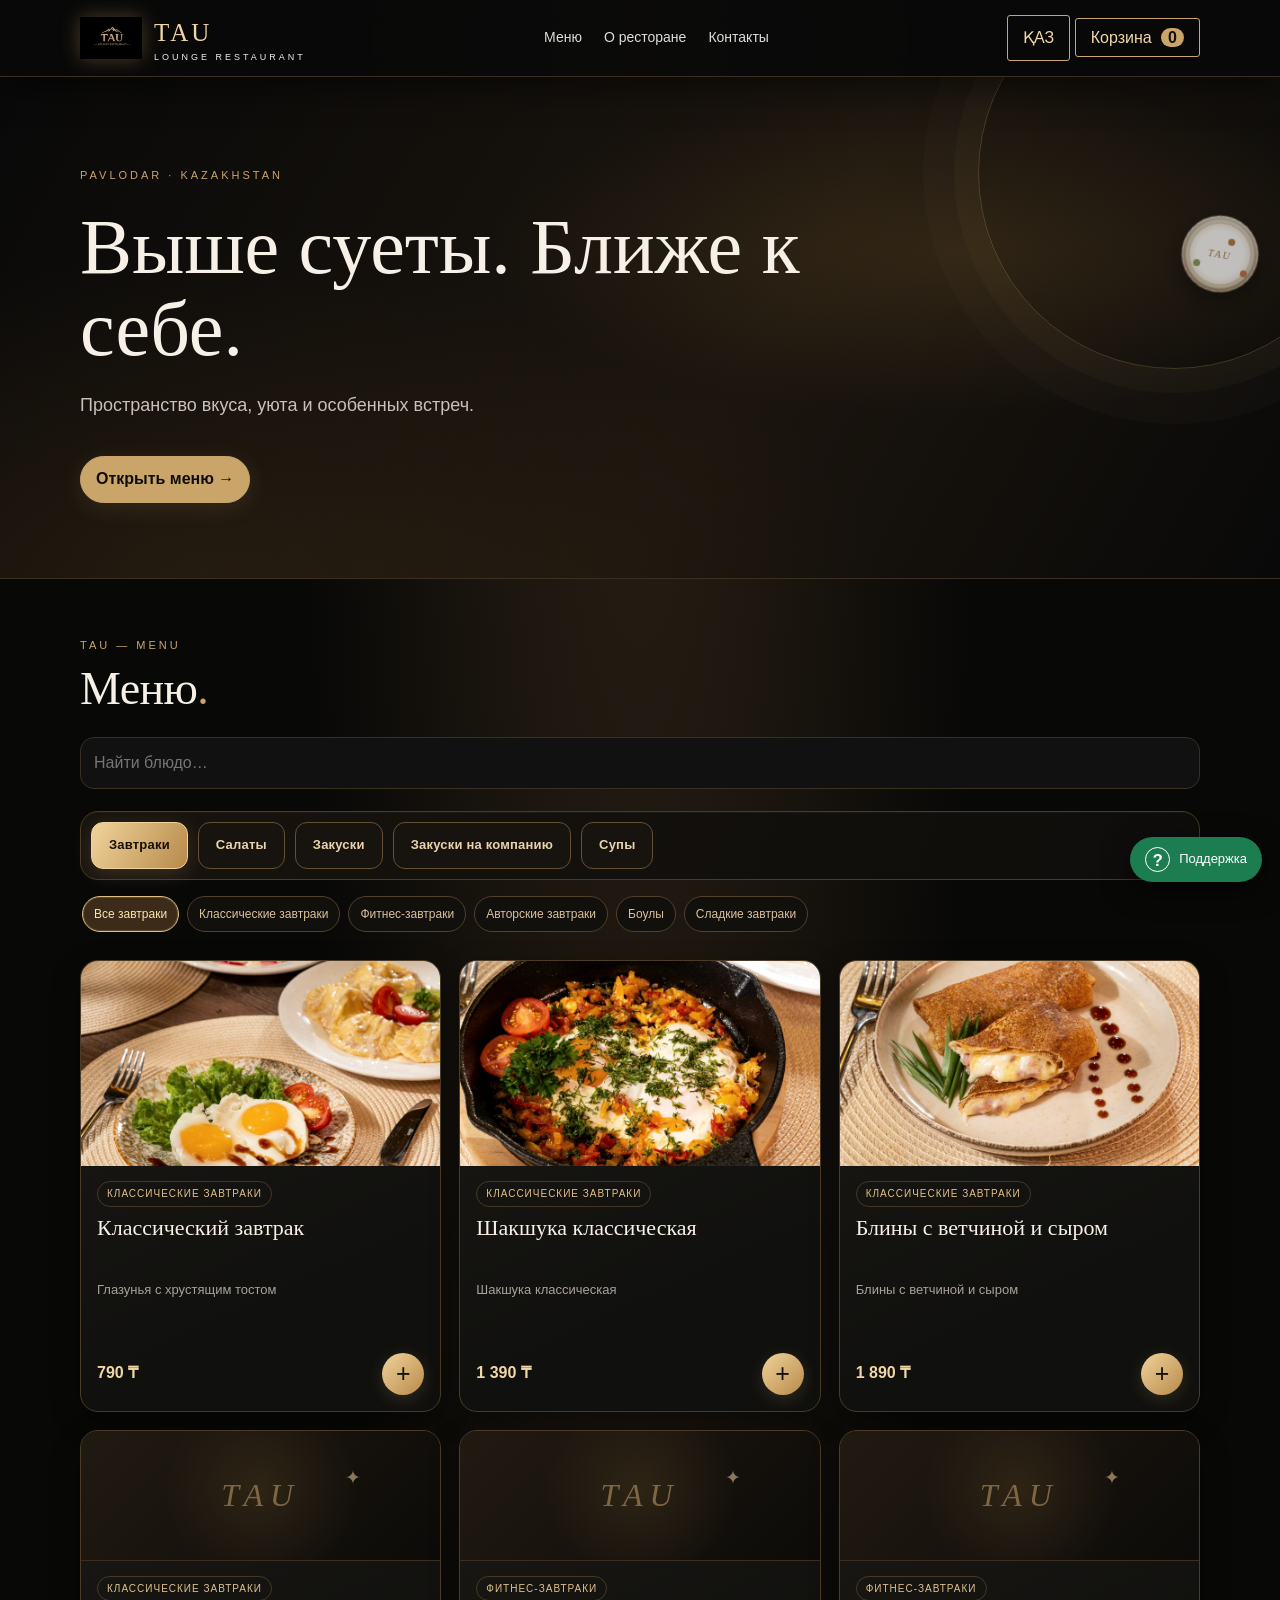
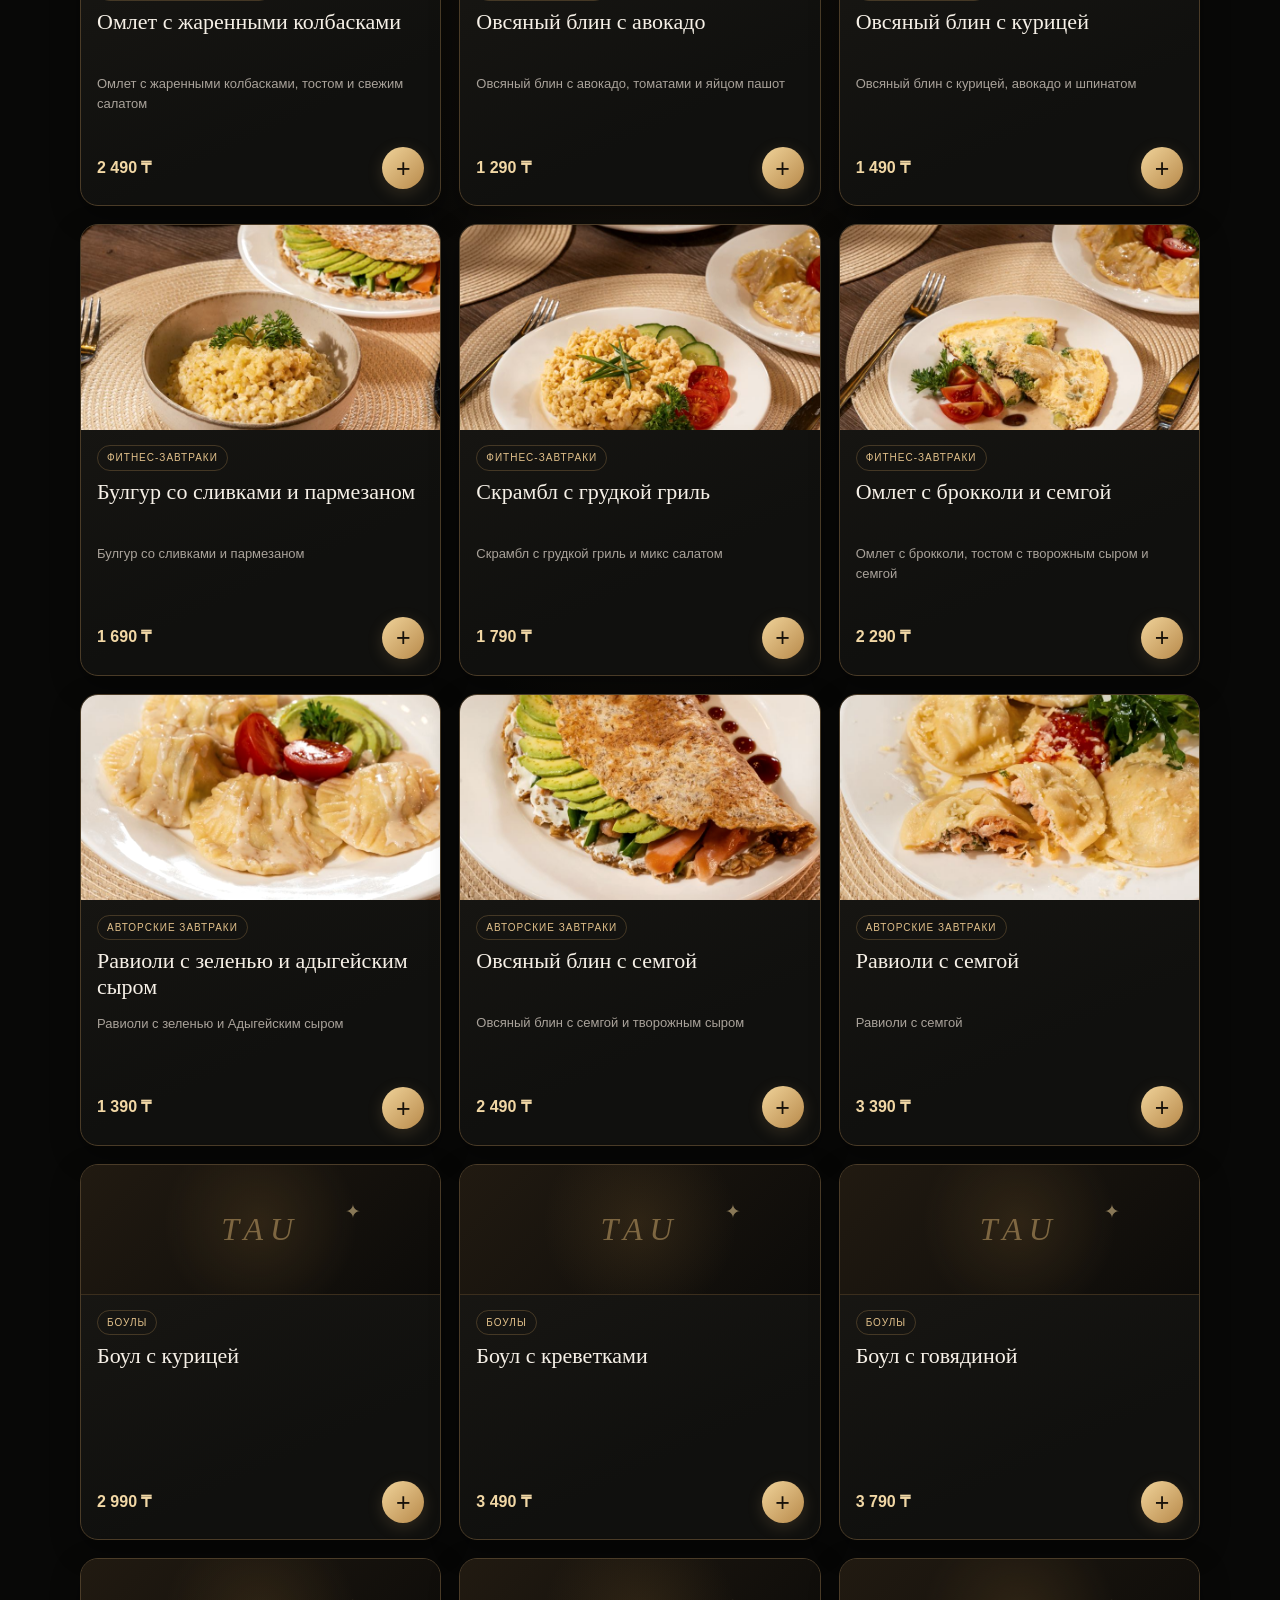
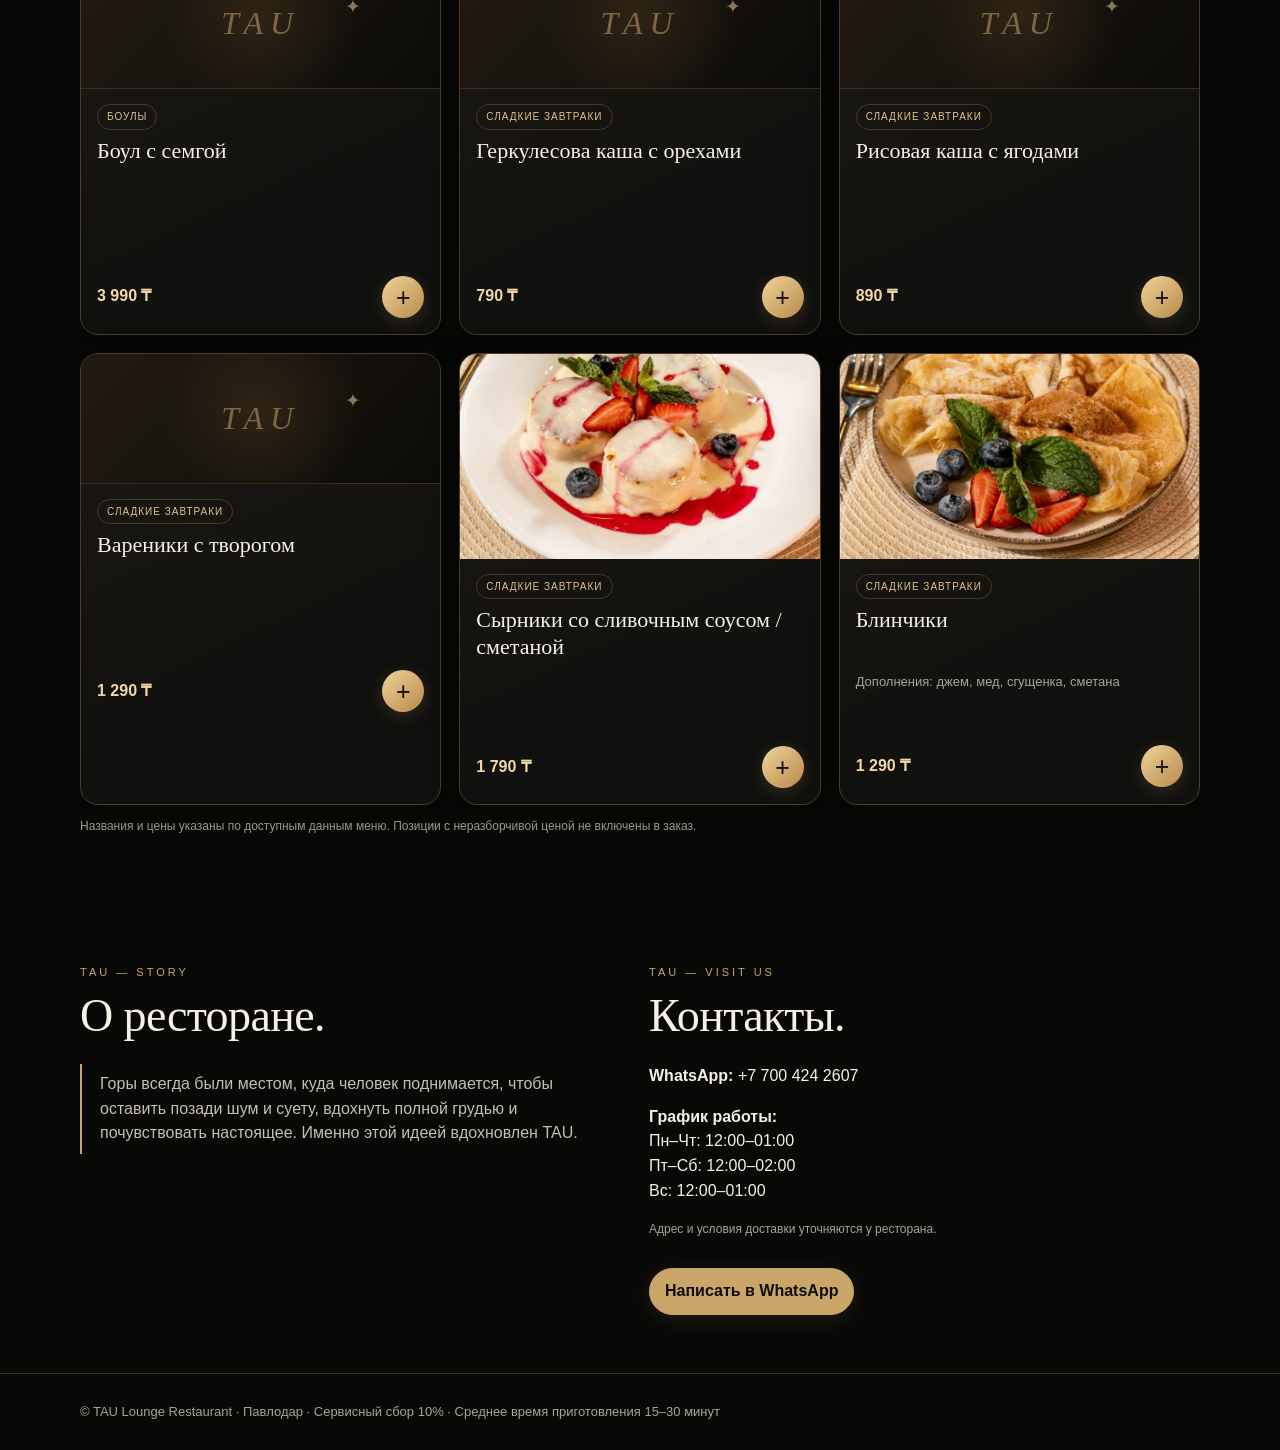
==== commit cfe2a070: "Add files via upload" ====
--- a/index.html
+++ b/index.html
@@ -4,17 +4,19 @@
 <section class="hero"><div class="wrap"><div class="eyebrow">PAVLODAR · KAZAKHSTAN</div><h1 data-i="hero">Выше суеты.<br>Ближе к себе.</h1><p data-i="sub">Пространство вкуса, уюта и особенных встреч.</p><a class="btn" href="#menu" data-i="explore">Открыть меню →</a></div></section>
 <div class="scroll-plate" id="scroll-plate" aria-hidden="true"><div class="plate-rim"><div class="plate-center"><span>TAU</span><i></i></div></div></div>
 <main class="wrap">
-<section class="section" id="menu"><div class="kicker">TAU — MENU</div><h2><span data-i="menuTitle">Меню</span><em>.</em></h2><div class="tools"><input class="search" id="search" placeholder="Найти блюдо…"><div class="chips" id="chips"></div></div><div class="grid" id="items"></div><p class="notice" data-i="menuNote">Названия и цены указаны по доступным данным меню. Позиции с неразборчивой ценой не включены в заказ.</p></section>
+<section class="section" id="menu"><div class="kicker">TAU — MENU</div><h2><span data-i="menuTitle">Меню</span><em>.</em></h2><div class="tools"><input class="search" id="search" placeholder="Найти блюдо…"></div><div class="menu-tabs" id="main-tabs" aria-label="Разделы меню"></div><div class="chips subcategory-tabs" id="subchips" aria-label="Подразделы меню"></div><div class="grid" id="items"></div><p class="notice" data-i="menuNote">Названия и цены указаны по доступным данным меню. Позиции с неразборчивой ценой не включены в заказ.</p></section>
 <section class="section split" id="about"><div><div class="kicker">TAU — STORY</div><h2 data-i="aboutTitle">О ресторане<em>.</em></h2><p class="info" data-i="aboutText">Горы всегда были местом, куда человек поднимается, чтобы оставить позади шум и суету, вдохнуть полной грудью и почувствовать настоящее. Именно этой идеей вдохновлен TAU.</p></div><div id="contacts"><div class="kicker">TAU — VISIT US</div><h2 data-i="contactsTitle">Контакты<em>.</em></h2><p><b>WhatsApp:</b> +7 700 424 2607</p><p><b data-i="hours">График работы:</b><br>Пн–Чт: 12:00–01:00<br>Пт–Сб: 12:00–02:00<br>Вс: 12:00–01:00</p><p class="notice" data-i="delivery">Адрес и условия доставки уточняются у ресторана.</p><a class="btn" href="https://wa.me/77004242607" target="_blank" rel="noopener" data-i="write">Написать в WhatsApp</a></div></section>
 </main><footer class="foot"><div class="wrap">© TAU Lounge Restaurant · Павлодар · <span data-i="fee">Сервисный сбор 10%</span> · <span data-i="prep">Среднее время приготовления 15–30 минут</span></div></footer>
 <script type="module">
 import {menu,categories} from './menu.js';
 const tr={ru:{menu:'Меню',about:'О ресторане',contacts:'Контакты',cart:'Корзина',hero:'Выше суеты. Ближе к себе.',sub:'Пространство вкуса, уюта и особенных встреч.',explore:'Открыть меню →',menuTitle:'Меню',aboutTitle:'О ресторане.',contactsTitle:'Контакты.',hours:'График работы:',delivery:'Адрес и условия доставки уточняются у ресторана.',write:'Написать в WhatsApp',fee:'Сервисный сбор 10%',prep:'Среднее время приготовления 15–30 минут',menuNote:'Названия и цены указаны по доступным данным меню. Позиции с неразборчивой ценой не включены в заказ.',all:'Все',search:'Найти блюдо…',add:'Добавить',emptyPrice:'Цена уточняется'},kz:{menu:'Мәзір',about:'Мейрамхана',contacts:'Байланыс',cart:'Себет',hero:'Қарбаластан жоғары. Өзіңізге жақын.',sub:'Дәм мен жайлылық кеңістігі.',explore:'Мәзірді ашу →',menuTitle:'Мәзір',aboutTitle:'Мейрамхана туралы.',contactsTitle:'Байланыс.',hours:'Жұмыс уақыты:',delivery:'Мекенжай мен жеткізу шарттарын мейрамханадан нақтылаңыз.',write:'WhatsApp-қа жазу',fee:'Қызмет көрсету ақысы 10%',prep:'Тағам дайындау уақыты орташа 15–30 минут',menuNote:'Тағам атаулары бастапқы мәзірдегі нұсқада берілген. Бағасы анық оқылмаған тағамдар тапсырысқа қосылмайды.',all:'Барлығы',search:'Тағамды іздеу…',add:'Қосу',emptyPrice:'Бағасын нақтылау'}};
-let lang=localStorage.getItem('tau-lang')||'ru',cat='all';
+let lang=localStorage.getItem('tau-lang')||'ru',section='breakfasts',subcat='all';
+const breakfastIds=['classic','fitness','author','bowls','sweet'];
+const sections=[{id:'breakfasts',ru:'Завтраки',kz:'Таңғы ас',children:breakfastIds},{id:'salads',ru:'Салаты',kz:'Салаттар'},{id:'snacks',ru:'Закуски',kz:'Тіскебасарлар'},{id:'company',ru:'Закуски на компанию',kz:'Компанияға арналған тіскебасарлар'},{id:'soups',ru:'Супы',kz:'Сорпалар'}];
 const money=n=>n.toLocaleString('ru-RU')+' ₸';
 function setLang(){document.documentElement.lang=lang;document.querySelectorAll('[data-i]').forEach(e=>{const k=e.dataset.i;if(tr[lang][k])e.textContent=tr[lang][k]});document.getElementById('lang').textContent=lang==='ru'?'ҚАЗ':'РУС';document.getElementById('search').placeholder=tr[lang].search;renderCats();renderMenu()}
-function renderCats(){const el=document.getElementById('chips');el.innerHTML=`<button class="chip ${cat==='all'?'active':''}" data-cat="all">${tr[lang].all}</button>`+categories.map(c=>`<button class="chip ${cat===c.id?'active':''}" data-cat="${c.id}">${lang==='ru'?c.ru:c.kz}</button>`).join('');el.querySelectorAll('button').forEach(b=>b.onclick=()=>{cat=b.dataset.cat;renderCats();renderMenu()})}
-function renderMenu(){const q=document.getElementById('search').value.toLowerCase();const list=menu.filter(p=>(cat==='all'||p.category===cat)&&(p.name.ru.toLowerCase().includes(q)||p.description.ru.toLowerCase().includes(q)));document.getElementById('items').innerHTML=list.map(p=>`<article class="dish ${p.category==='company'?'dish-company':''} ${p.image?'has-photo':'no-photo'}" data-dish="${p.id}">${p.image?`<div class="photo-wrap"><img class="dish-photo" src="${p.image}" alt="${p.name.ru}" loading="lazy"></div>`:`<div class="no-photo-art" aria-hidden="true"><span>TAU</span><i>✦</i></div>`}<div class="cat">${categories.find(c=>c.id===p.category)?.[lang==='ru'?'ru':'kz']||''}</div>${p.category==='company'?`<div class="company-mark">${lang==='ru'?'ДЛЯ НЕСКОЛЬКИХ ГОСТЕЙ':'БІРНЕШЕ ҚОНАҚҚА'}</div>`:''}<h3>${p.name.ru}</h3><p>${p.description.ru||' '}</p><div class="dishfoot"><span class="price">${p.price?money(p.price):tr[lang].emptyPrice}</span><button class="plus" ${p.price?'':'disabled'} data-add="${p.id}" aria-label="${tr[lang].add}">+</button></div></article>`).join('');document.querySelectorAll('[data-add]').forEach(b=>b.onclick=()=>{const c=JSON.parse(localStorage.getItem('tau-cart')||'{}');c[b.dataset.add]=(c[b.dataset.add]||0)+1;localStorage.setItem('tau-cart',JSON.stringify(c));flyToCart(b.closest('.dish'));updateCount()})}
+function renderCats(){const el=document.getElementById('main-tabs');el.innerHTML=sections.map(c=>`<button class="menu-tab ${section===c.id?'active':''}" data-section="${c.id}">${lang==='ru'?c.ru:c.kz}</button>`).join('');el.querySelectorAll('button').forEach(b=>b.onclick=()=>{section=b.dataset.section;subcat='all';renderCats();renderMenu()});const sub=document.getElementById('subchips');const isBreakfast=section==='breakfasts';sub.classList.toggle('hidden',!isBreakfast);if(isBreakfast){const kids=categories.filter(c=>breakfastIds.includes(c.id));sub.innerHTML=`<button class="chip ${subcat==='all'?'active':''}" data-subcat="all">${lang==='ru'?'Все завтраки':'Барлық таңғы ас'}</button>`+kids.map(c=>`<button class="chip ${subcat===c.id?'active':''}" data-subcat="${c.id}">${lang==='ru'?c.ru:c.kz}</button>`).join('');sub.querySelectorAll('button').forEach(b=>b.onclick=()=>{subcat=b.dataset.subcat;renderCats();renderMenu()})}else{sub.innerHTML=''}}
+function renderMenu(){const q=document.getElementById('search').value.toLowerCase();const allowed=section==='breakfasts'?breakfastIds:[section];const list=menu.filter(p=>allowed.includes(p.category)&&(section!=='breakfasts'||subcat==='all'||p.category===subcat)&&(p.name.ru.toLowerCase().includes(q)||p.description.ru.toLowerCase().includes(q)));document.getElementById('items').innerHTML=list.map(p=>`<article class="dish ${p.category==='company'?'dish-company':''} ${p.image?'has-photo':'no-photo'}" data-dish="${p.id}">${p.image?`<div class="photo-wrap"><img class="dish-photo" src="${p.image}" alt="${p.name.ru}" loading="lazy"></div>`:`<div class="no-photo-art" aria-hidden="true"><span>TAU</span><i>✦</i></div>`}<div class="cat">${categories.find(c=>c.id===p.category)?.[lang==='ru'?'ru':'kz']||''}</div>${p.category==='company'?`<div class="company-mark">${lang==='ru'?'ДЛЯ НЕСКОЛЬКИХ ГОСТЕЙ':'БІРНЕШЕ ҚОНАҚҚА'}</div>`:''}<h3>${p.name.ru}</h3><p>${p.description.ru||' '}</p><div class="dishfoot"><span class="price">${p.price?money(p.price):tr[lang].emptyPrice}</span><button class="plus" ${p.price?'':'disabled'} data-add="${p.id}" aria-label="${tr[lang].add}">+</button></div></article>`).join('');document.querySelectorAll('[data-add]').forEach(b=>b.onclick=()=>{const c=JSON.parse(localStorage.getItem('tau-cart')||'{}');c[b.dataset.add]=(c[b.dataset.add]||0)+1;localStorage.setItem('tau-cart',JSON.stringify(c));flyToCart(b.closest('.dish'));updateCount()})}
 function flyToCart(card){if(window.matchMedia('(prefers-reduced-motion: reduce)').matches)return;const img=card.querySelector('.dish-photo');const target=document.getElementById('cart-link');if(!target)return;const a=img||card.querySelector('.no-photo-art'),r=a.getBoundingClientRect(),t=target.getBoundingClientRect();const flyer=document.createElement('div');flyer.className='flying-dish';flyer.innerHTML='<span>TAU</span>';Object.assign(flyer.style,{left:r.left+'px',top:r.top+'px',width:Math.min(r.width,170)+'px',height:Math.min(r.height,120)+'px'});document.body.appendChild(flyer);requestAnimationFrame(()=>{flyer.style.transform=`translate(${t.left-r.left+t.width/2-35}px,${t.top-r.top+t.height/2-25}px) scale(.12) rotate(300deg)`;flyer.style.opacity='0.15'});setTimeout(()=>flyer.remove(),850);target.classList.remove('cart-pop');void target.offsetWidth;target.classList.add('cart-pop')}
 function updateCount(){const c=JSON.parse(localStorage.getItem('tau-cart')||'{}');document.getElementById('count').textContent=Object.values(c).reduce((a,b)=>a+b,0)}
 document.getElementById('search').addEventListener('input',renderMenu);document.getElementById('lang').onclick=()=>{lang=lang==='ru'?'kz':'ru';localStorage.setItem('tau-lang',lang);setLang()};setLang();updateCount();
--- a/style.css
+++ b/style.css
@@ -42,3 +42,13 @@
 @media(max-width:760px){.scroll-plate{width:54px;height:54px;right:8px;top:33%;opacity:.55}.photo-wrap,.dish-photo{height:175px}.dish h3{font-size:19px;min-height:0}.dish p{min-height:45px}}
 @media(max-width:440px){.scroll-plate{width:43px;height:43px;right:5px;opacity:.45}.grid{gap:12px}.dish{border-radius:14px}.photo-wrap,.dish-photo{height:185px}}
 @media(prefers-reduced-motion:reduce){*,*:before,*:after{animation-duration:.01ms!important;animation-iteration-count:1!important;scroll-behavior:auto!important;transition-duration:.01ms!important}}
+
+/* Clear menu hierarchy: main sections and breakfast subcategories */
+.menu-tabs{display:flex;gap:10px;flex-wrap:wrap;margin:18px 0 12px;padding:10px;border:1px solid #4b3a24;border-radius:18px;background:linear-gradient(110deg,#17130e,#0e0d0b);box-shadow:inset 0 1px #ffffff08}
+.menu-tab{border:1px solid #655034;background:#17140f;color:#e8d3ae;border-radius:12px;padding:12px 17px;font-size:13px;font-weight:700;letter-spacing:.2px;transition:all .25s ease}
+.menu-tab:hover{border-color:var(--gold);transform:translateY(-2px);box-shadow:0 7px 20px #c9a56a20}
+.menu-tab.active{background:linear-gradient(120deg,#f0d39a,#b88a4b);border-color:#f0d39a;color:#17110a;box-shadow:0 5px 20px #c9a56a35}
+.subcategory-tabs{padding:4px 2px 12px;margin:0 0 16px;animation:card-in .3s ease both}
+.subcategory-tabs .chip{background:#11100d;border-color:#51412b;color:#d9c19b}
+.subcategory-tabs .chip.active{background:#3b2b18;border-color:#e0bd80;color:#ffe2b0;box-shadow:inset 0 0 0 1px #e0bd8033}
+@media(max-width:600px){.menu-tabs{display:grid;grid-template-columns:repeat(2,minmax(0,1fr));gap:8px;padding:9px}.menu-tab{padding:11px 8px;font-size:12px}.menu-tab:nth-child(4){grid-column:1/-1}}
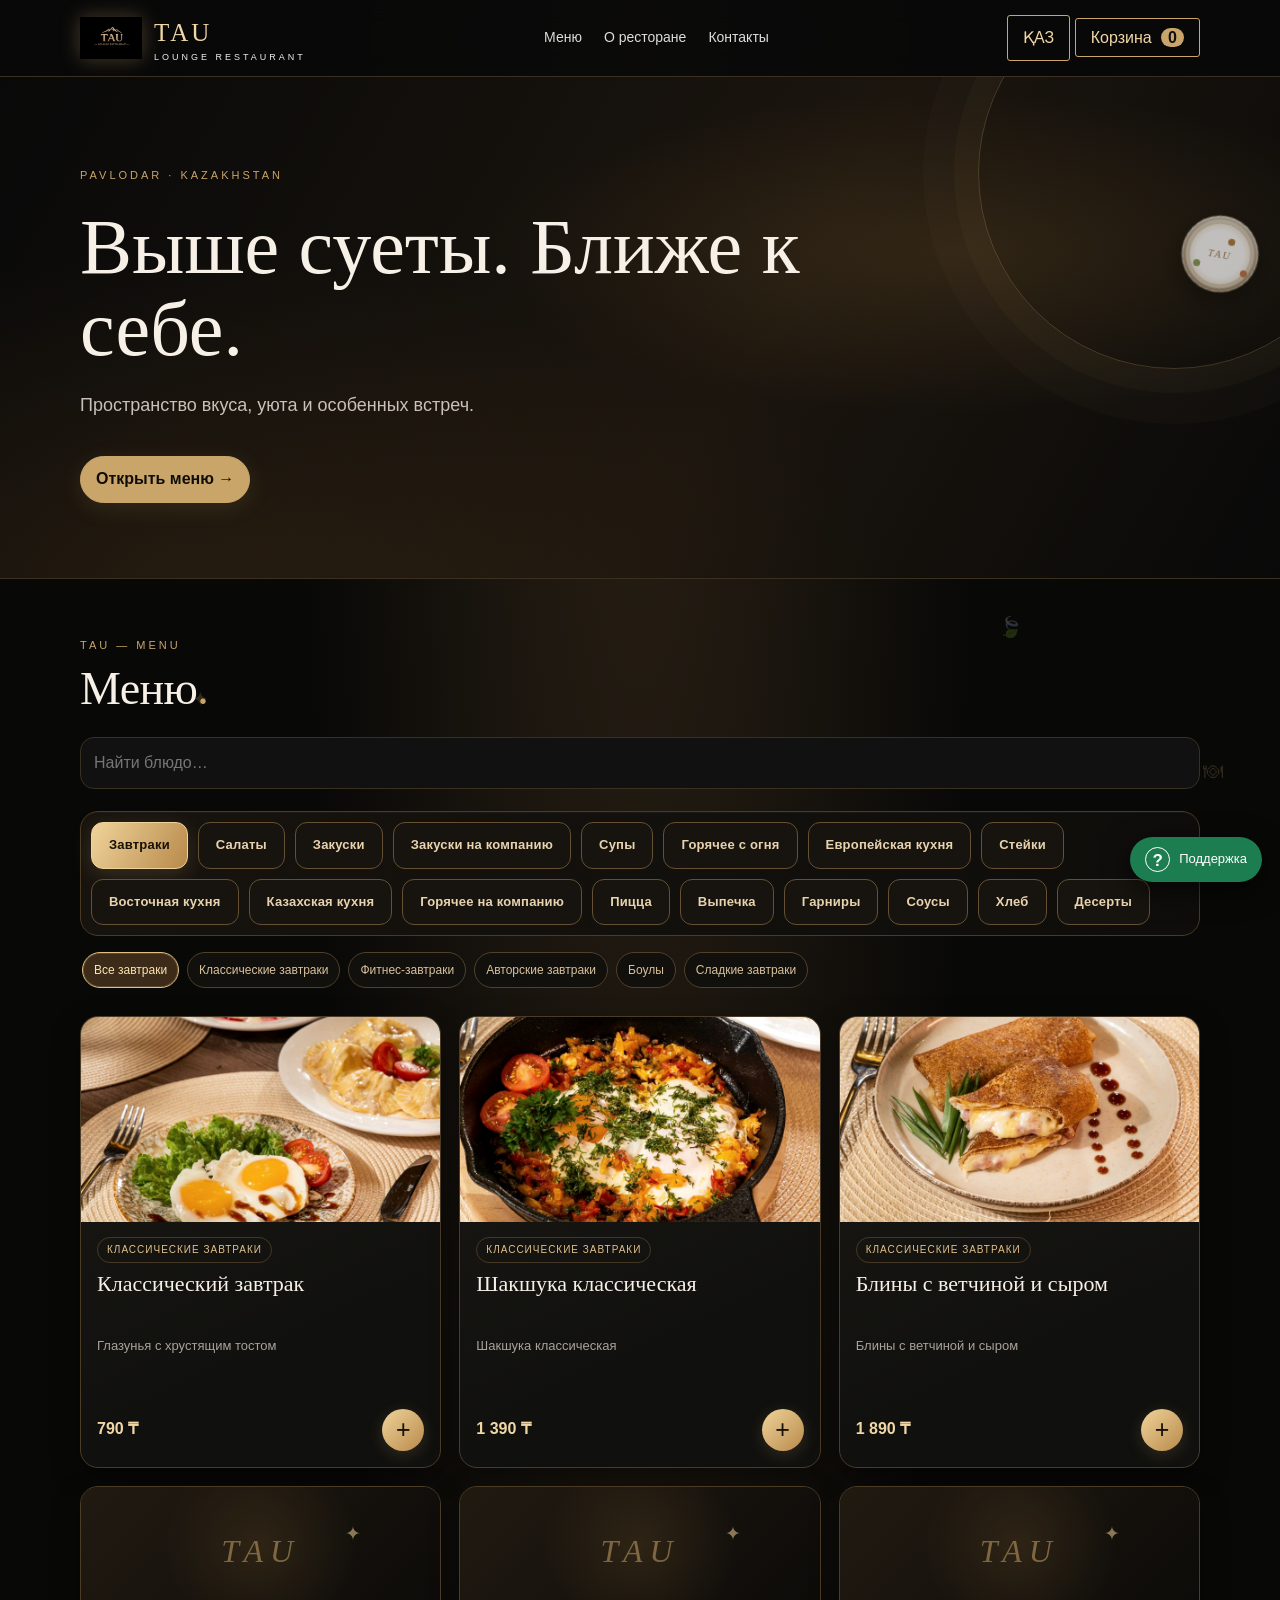
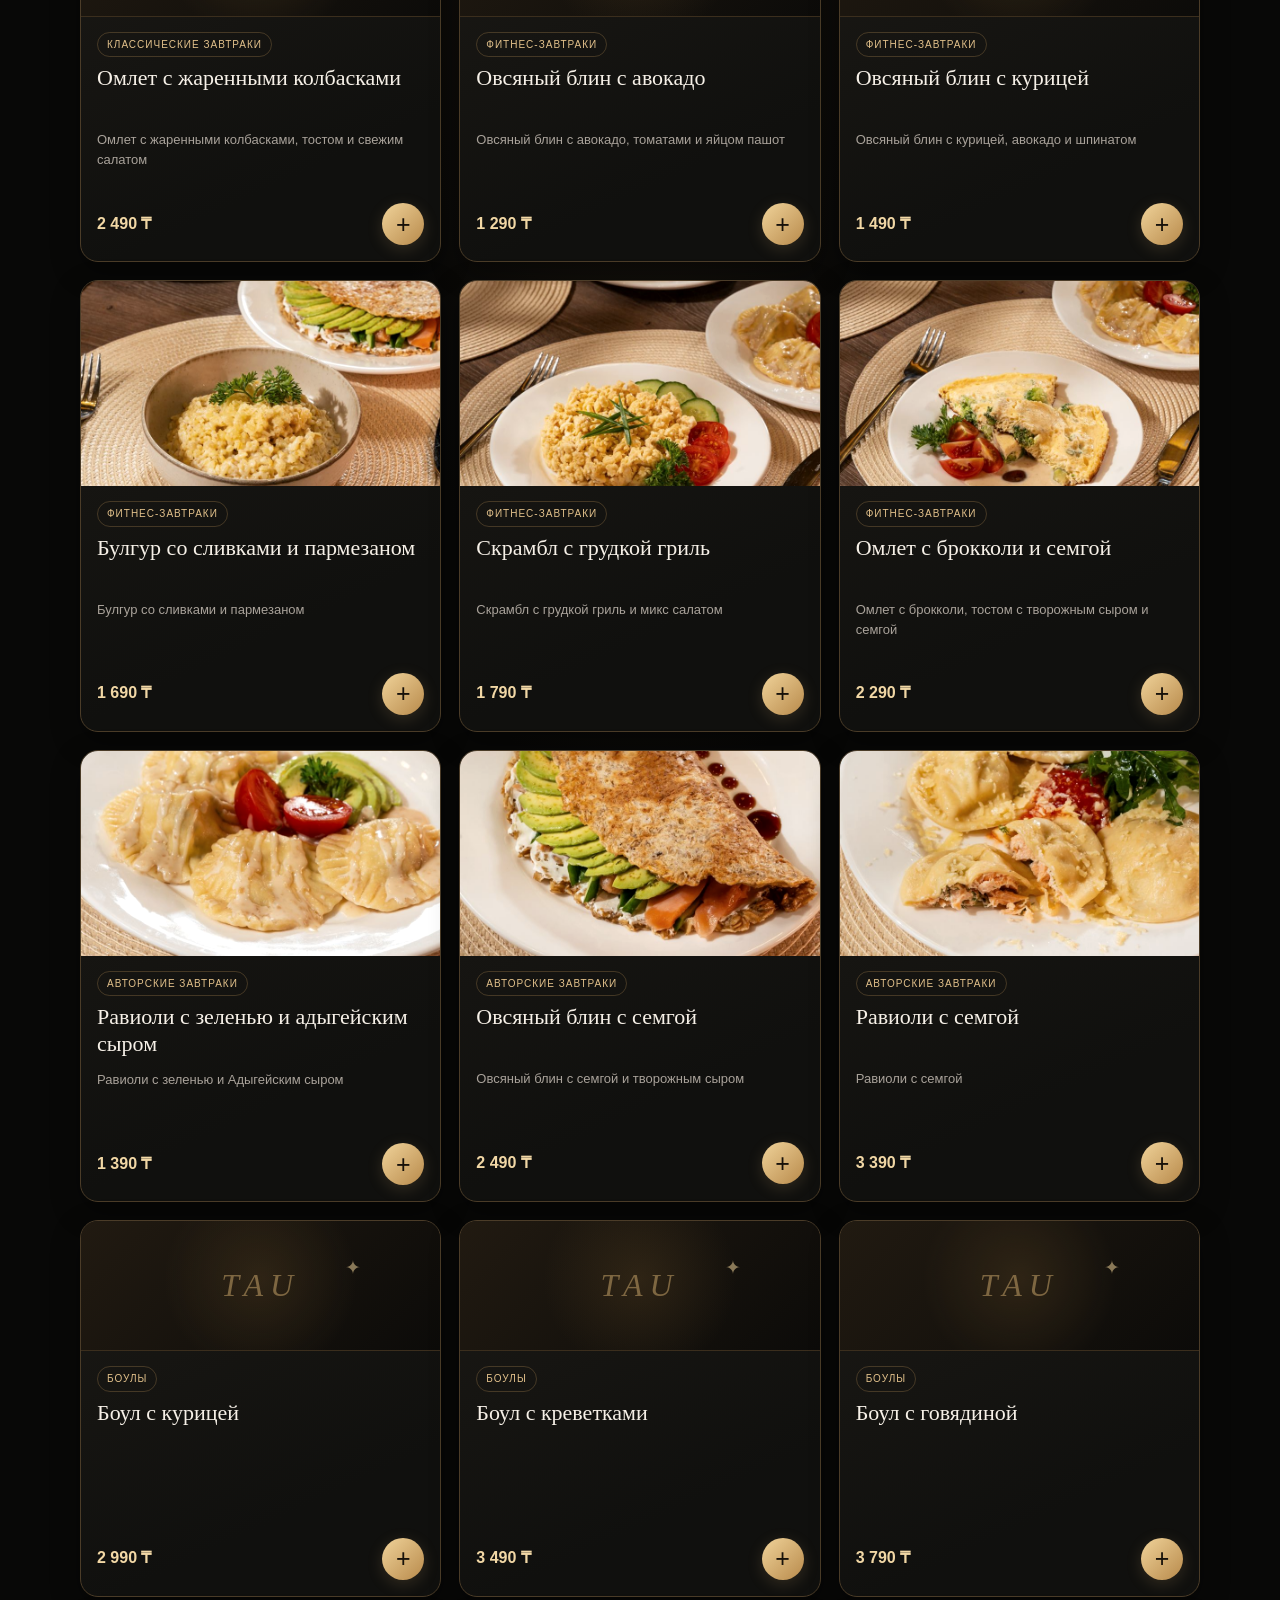
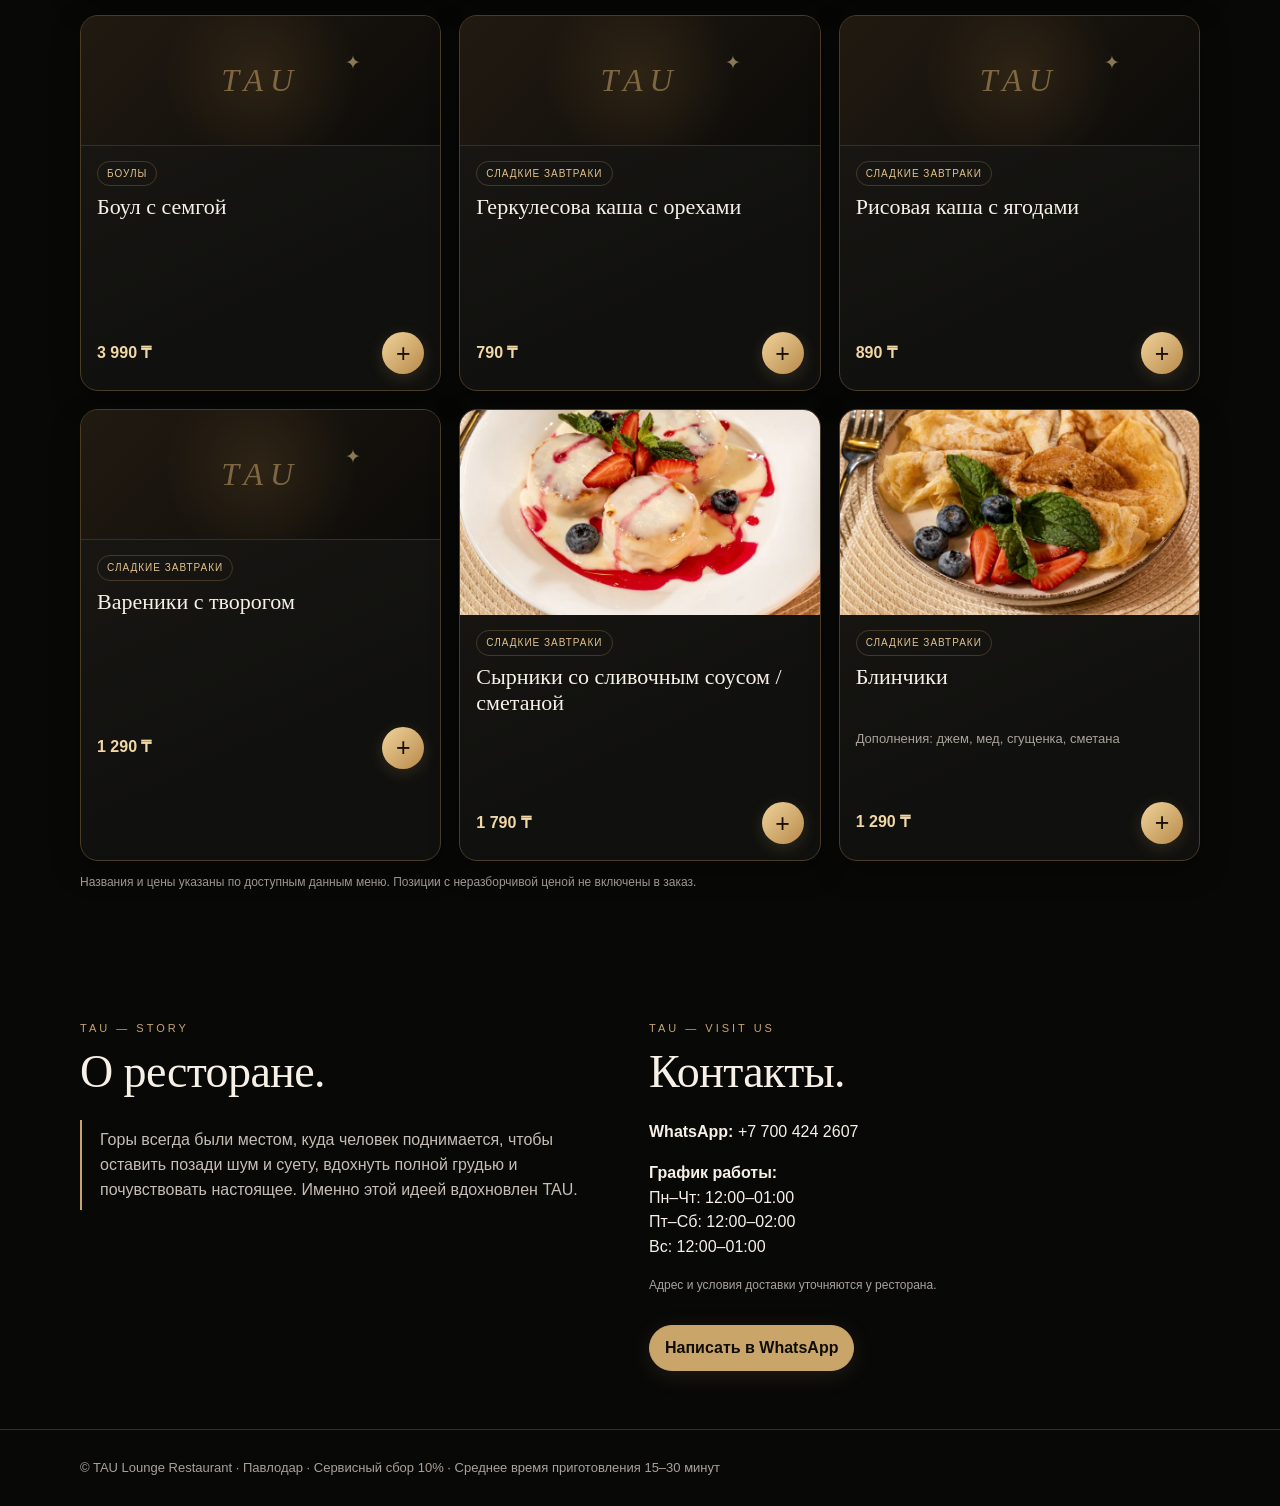
==== commit ef133b94: "Add files via upload" ====
--- a/index.html
+++ b/index.html
@@ -1,6 +1,6 @@
 <!doctype html>
 <html lang="ru"><head><link rel="icon" type="image/jpeg" href="./assets/tau-logo.jpg"><meta charset="utf-8"><meta name="viewport" content="width=device-width,initial-scale=1"><meta name="theme-color" content="#090909"><meta name="description" content="TAU Lounge Restaurant — меню и онлайн-заказ в Павлодаре"><title>TAU Lounge Restaurant — Павлодар</title><link rel="icon" href="./assets/tau-logo.jpg"><link rel="stylesheet" href="./style.css"></head>
-<body><header class="top"><div class="wrap nav"><a class="brand" href="./index.html"><img src="./assets/tau-logo.jpg" alt="TAU"><span>TAU<small>LOUNGE RESTAURANT</small></span></a><nav class="links"><a href="#menu" data-i="menu">Меню</a><a href="#about" data-i="about">О ресторане</a><a href="#contacts" data-i="contacts">Контакты</a></nav><div><button class="lang" id="lang">ҚАЗ</button> <a class="cartbtn" id="cart-link" href="./order.html"><span data-i="cart">Корзина</span> <b id="count">0</b></a></div></div></header>
+<body><div class="tau-intro" id="tau-intro" aria-hidden="true"><div class="intro-orbit"></div><div class="intro-logo"><img src="./assets/tau-logo.jpg" alt=""><span>TAU</span><small>LOUNGE RESTAURANT</small></div><div class="intro-flair">✦　🥄　✧　🍽　✦</div></div><div class="ambient-food" aria-hidden="true"><span>✧</span><span>🥄</span><span>✦</span><span>🍃</span><span>✧</span><span>🍽</span></div><header class="top"><div class="wrap nav"><a class="brand" href="./index.html"><img src="./assets/tau-logo.jpg" alt="TAU"><span>TAU<small>LOUNGE RESTAURANT</small></span></a><nav class="links"><a href="#menu" data-i="menu">Меню</a><a href="#about" data-i="about">О ресторане</a><a href="#contacts" data-i="contacts">Контакты</a></nav><div><button class="lang" id="lang">ҚАЗ</button> <a class="cartbtn" id="cart-link" href="./order.html"><span data-i="cart">Корзина</span> <b id="count">0</b></a></div></div></header>
 <section class="hero"><div class="wrap"><div class="eyebrow">PAVLODAR · KAZAKHSTAN</div><h1 data-i="hero">Выше суеты.<br>Ближе к себе.</h1><p data-i="sub">Пространство вкуса, уюта и особенных встреч.</p><a class="btn" href="#menu" data-i="explore">Открыть меню →</a></div></section>
 <div class="scroll-plate" id="scroll-plate" aria-hidden="true"><div class="plate-rim"><div class="plate-center"><span>TAU</span><i></i></div></div></div>
 <main class="wrap">
@@ -12,7 +12,7 @@
 const tr={ru:{menu:'Меню',about:'О ресторане',contacts:'Контакты',cart:'Корзина',hero:'Выше суеты. Ближе к себе.',sub:'Пространство вкуса, уюта и особенных встреч.',explore:'Открыть меню →',menuTitle:'Меню',aboutTitle:'О ресторане.',contactsTitle:'Контакты.',hours:'График работы:',delivery:'Адрес и условия доставки уточняются у ресторана.',write:'Написать в WhatsApp',fee:'Сервисный сбор 10%',prep:'Среднее время приготовления 15–30 минут',menuNote:'Названия и цены указаны по доступным данным меню. Позиции с неразборчивой ценой не включены в заказ.',all:'Все',search:'Найти блюдо…',add:'Добавить',emptyPrice:'Цена уточняется'},kz:{menu:'Мәзір',about:'Мейрамхана',contacts:'Байланыс',cart:'Себет',hero:'Қарбаластан жоғары. Өзіңізге жақын.',sub:'Дәм мен жайлылық кеңістігі.',explore:'Мәзірді ашу →',menuTitle:'Мәзір',aboutTitle:'Мейрамхана туралы.',contactsTitle:'Байланыс.',hours:'Жұмыс уақыты:',delivery:'Мекенжай мен жеткізу шарттарын мейрамханадан нақтылаңыз.',write:'WhatsApp-қа жазу',fee:'Қызмет көрсету ақысы 10%',prep:'Тағам дайындау уақыты орташа 15–30 минут',menuNote:'Тағам атаулары бастапқы мәзірдегі нұсқада берілген. Бағасы анық оқылмаған тағамдар тапсырысқа қосылмайды.',all:'Барлығы',search:'Тағамды іздеу…',add:'Қосу',emptyPrice:'Бағасын нақтылау'}};
 let lang=localStorage.getItem('tau-lang')||'ru',section='breakfasts',subcat='all';
 const breakfastIds=['classic','fitness','author','bowls','sweet'];
-const sections=[{id:'breakfasts',ru:'Завтраки',kz:'Таңғы ас',children:breakfastIds},{id:'salads',ru:'Салаты',kz:'Салаттар'},{id:'snacks',ru:'Закуски',kz:'Тіскебасарлар'},{id:'company',ru:'Закуски на компанию',kz:'Компанияға арналған тіскебасарлар'},{id:'soups',ru:'Супы',kz:'Сорпалар'}];
+const sections=[{id:'breakfasts',ru:'Завтраки',kz:'Таңғы ас',children:breakfastIds},{id:'salads',ru:'Салаты',kz:'Салаттар'},{id:'snacks',ru:'Закуски',kz:'Тіскебасарлар'},{id:'company',ru:'Закуски на компанию',kz:'Компанияға арналған тіскебасарлар'},{id:'soups',ru:'Супы',kz:'Сорпалар'},{id:'grill',ru:'Горячее с огня',kz:'Оттан ыстық'},{id:'european',ru:'Европейская кухня',kz:'Еуропа асханасы'},{id:'steaks',ru:'Стейки',kz:'Стейктер'},{id:'eastern',ru:'Восточная кухня',kz:'Шығыс асханасы'},{id:'kazakh',ru:'Казахская кухня',kz:'Қазақ асханасы'},{id:'companyhot',ru:'Горячее на компанию',kz:'Компанияға ыстық'},{id:'pizza',ru:'Пицца',kz:'Пицца'},{id:'bakery',ru:'Выпечка',kz:'Нан өнімдері'},{id:'sides',ru:'Гарниры',kz:'Гарнирлер'},{id:'sauces',ru:'Соусы',kz:'Тұздықтар'},{id:'bread',ru:'Хлеб',kz:'Нан'},{id:'desserts',ru:'Десерты',kz:'Десерттер'}];
 const money=n=>n.toLocaleString('ru-RU')+' ₸';
 function setLang(){document.documentElement.lang=lang;document.querySelectorAll('[data-i]').forEach(e=>{const k=e.dataset.i;if(tr[lang][k])e.textContent=tr[lang][k]});document.getElementById('lang').textContent=lang==='ru'?'ҚАЗ':'РУС';document.getElementById('search').placeholder=tr[lang].search;renderCats();renderMenu()}
 function renderCats(){const el=document.getElementById('main-tabs');el.innerHTML=sections.map(c=>`<button class="menu-tab ${section===c.id?'active':''}" data-section="${c.id}">${lang==='ru'?c.ru:c.kz}</button>`).join('');el.querySelectorAll('button').forEach(b=>b.onclick=()=>{section=b.dataset.section;subcat='all';renderCats();renderMenu()});const sub=document.getElementById('subchips');const isBreakfast=section==='breakfasts';sub.classList.toggle('hidden',!isBreakfast);if(isBreakfast){const kids=categories.filter(c=>breakfastIds.includes(c.id));sub.innerHTML=`<button class="chip ${subcat==='all'?'active':''}" data-subcat="all">${lang==='ru'?'Все завтраки':'Барлық таңғы ас'}</button>`+kids.map(c=>`<button class="chip ${subcat===c.id?'active':''}" data-subcat="${c.id}">${lang==='ru'?c.ru:c.kz}</button>`).join('');sub.querySelectorAll('button').forEach(b=>b.onclick=()=>{subcat=b.dataset.subcat;renderCats();renderMenu()})}else{sub.innerHTML=''}}
@@ -20,6 +20,10 @@
 function flyToCart(card){if(window.matchMedia('(prefers-reduced-motion: reduce)').matches)return;const img=card.querySelector('.dish-photo');const target=document.getElementById('cart-link');if(!target)return;const a=img||card.querySelector('.no-photo-art'),r=a.getBoundingClientRect(),t=target.getBoundingClientRect();const flyer=document.createElement('div');flyer.className='flying-dish';flyer.innerHTML='<span>TAU</span>';Object.assign(flyer.style,{left:r.left+'px',top:r.top+'px',width:Math.min(r.width,170)+'px',height:Math.min(r.height,120)+'px'});document.body.appendChild(flyer);requestAnimationFrame(()=>{flyer.style.transform=`translate(${t.left-r.left+t.width/2-35}px,${t.top-r.top+t.height/2-25}px) scale(.12) rotate(300deg)`;flyer.style.opacity='0.15'});setTimeout(()=>flyer.remove(),850);target.classList.remove('cart-pop');void target.offsetWidth;target.classList.add('cart-pop')}
 function updateCount(){const c=JSON.parse(localStorage.getItem('tau-cart')||'{}');document.getElementById('count').textContent=Object.values(c).reduce((a,b)=>a+b,0)}
 document.getElementById('search').addEventListener('input',renderMenu);document.getElementById('lang').onclick=()=>{lang=lang==='ru'?'kz':'ru';localStorage.setItem('tau-lang',lang);setLang()};setLang();updateCount();
+// Dramatic, one-time branded entrance; automatically skipped for reduced-motion users.
+const intro=document.getElementById('tau-intro');if(intro){if(sessionStorage.getItem('tau-intro-seen')||matchMedia('(prefers-reduced-motion: reduce)').matches){intro.remove()}else{setTimeout(()=>{intro.classList.add('intro-away');sessionStorage.setItem('tau-intro-seen','1');setTimeout(()=>intro.remove(),950)},2350)}}
+// Reveal cards as they enter the viewport, observing only visible menu cards.
+const revealObserver=new IntersectionObserver(entries=>entries.forEach(e=>{if(e.isIntersecting){e.target.classList.add('is-visible');revealObserver.unobserve(e.target)}}),{threshold:.08});const revealCards=()=>document.querySelectorAll('.dish:not(.is-visible)').forEach(el=>revealObserver.observe(el));revealCards();new MutationObserver(revealCards).observe(document.getElementById('items'),{childList:true});
 const plate=document.getElementById('scroll-plate');let lastY=window.scrollY,turn=0;window.addEventListener('scroll',()=>{const y=window.scrollY,delta=y-lastY;turn+=delta>0?5:-5;plate.style.transform=`translateY(${Math.min(70,Math.max(-70,y*.08))}px) rotate(${turn}deg)`;lastY=y},{passive:true});
 
 </script><a class="support-float" href="https://wa.me/77071882267?text=Здравствуйте%21%20Нужна%20помощь%20по%20заказу%20в%20TAU%20Lounge." target="_blank" rel="noopener" aria-label="Техническая поддержка WhatsApp"><span>?</span><small>Поддержка</small></a>
--- a/style.css
+++ b/style.css
@@ -52,3 +52,19 @@
 .subcategory-tabs .chip{background:#11100d;border-color:#51412b;color:#d9c19b}
 .subcategory-tabs .chip.active{background:#3b2b18;border-color:#e0bd80;color:#ffe2b0;box-shadow:inset 0 0 0 1px #e0bd8033}
 @media(max-width:600px){.menu-tabs{display:grid;grid-template-columns:repeat(2,minmax(0,1fr));gap:8px;padding:9px}.menu-tab{padding:11px 8px;font-size:12px}.menu-tab:nth-child(4){grid-column:1/-1}}
+
+/* TAU cinematic entrance + lightweight restaurant atmosphere */
+.tau-intro{position:fixed;inset:0;z-index:2000;display:grid;place-items:center;overflow:hidden;background:radial-gradient(circle at 50% 48%,#49351e 0,#17110b 34%,#050505 76%);animation:intro-bg 2.5s ease both}
+.intro-orbit{position:absolute;width:min(72vw,560px);aspect-ratio:1;border:1px solid #e3c18188;border-radius:50%;box-shadow:0 0 0 18px #d0a45a0c,0 0 0 55px #d0a45a08,0 0 70px #d0a45a30;animation:orbit-spin 5s linear infinite}
+.intro-logo{position:relative;display:flex;flex-direction:column;align-items:center;gap:9px;color:#f4d79e;text-shadow:0 0 28px #d4a65b99;animation:logo-arrive 2.2s cubic-bezier(.16,.8,.22,1) both}
+.intro-logo img{width:clamp(130px,24vw,220px);height:clamp(110px,20vw,180px);object-fit:contain;filter:drop-shadow(0 0 25px #d7ad6b88)}
+.intro-logo span{font:italic clamp(38px,8vw,68px) Georgia,serif;letter-spacing:14px;margin-left:14px}.intro-logo small{font-size:10px;letter-spacing:6px;color:#e3c58e}
+.intro-flair{position:absolute;bottom:13%;font-size:clamp(22px,4vw,36px);letter-spacing:12px;animation:flair-drift 2.5s ease-in-out both}
+.intro-away{animation:intro-exit .9s cubic-bezier(.7,0,.2,1) forwards}.intro-away .intro-logo{animation:logo-exit .85s ease-in forwards}
+@keyframes intro-bg{0%{opacity:0}12%,78%{opacity:1}100%{opacity:1}}@keyframes logo-arrive{0%{opacity:0;transform:translateY(45px) scale(.35) rotate(-14deg);filter:blur(12px)}48%{opacity:1;transform:translateY(-5px) scale(1.08) rotate(3deg);filter:blur(0)}70%,100%{transform:scale(1) rotate(0)}}@keyframes logo-exit{to{transform:scale(2.7) rotate(9deg);opacity:0;filter:blur(12px)}}@keyframes intro-exit{to{opacity:0;visibility:hidden;transform:scale(1.08)}}@keyframes orbit-spin{to{transform:rotate(360deg)}}@keyframes flair-drift{0%{opacity:0;transform:translateY(35px)}35%,75%{opacity:.8}100%{opacity:0;transform:translateY(-35px)}}
+.ambient-food{position:fixed;inset:0;z-index:1;pointer-events:none;overflow:hidden;opacity:.2}.ambient-food span{position:absolute;color:#d8b476;font-size:20px;animation:float-food 16s ease-in-out infinite}.ambient-food span:nth-child(1){left:7%;top:24%;animation-delay:-3s}.ambient-food span:nth-child(2){left:88%;top:18%;font-size:29px;animation-delay:-8s}.ambient-food span:nth-child(3){left:15%;top:76%;animation-delay:-11s}.ambient-food span:nth-child(4){left:78%;top:68%;animation-delay:-5s}.ambient-food span:nth-child(5){left:55%;top:12%;animation-delay:-13s}.ambient-food span:nth-child(6){left:94%;top:84%;animation-delay:-2s}
+@keyframes float-food{0%,100%{transform:translate3d(0,0,0) rotate(-12deg)}50%{transform:translate3d(12px,-28px,0) rotate(18deg)}}
+.top,.hero,.section,.foot{position:relative;z-index:2}.dish{opacity:0;transform:translateY(18px) scale(.985);transition:opacity .55s ease,transform .55s cubic-bezier(.2,.7,.2,1),border-color .35s,box-shadow .35s}.dish.is-visible{opacity:1;transform:translateY(0) scale(1)}.dish.is-visible:hover{transform:translateY(-7px)}.dish:nth-child(3n+2).is-visible{transition-delay:.06s}.dish:nth-child(3n).is-visible{transition-delay:.12s}
+.menu-tab:active,.chip:active,.btn:active{transform:scale(.96)}.hero .eyebrow{animation:soft-glow 4s ease-in-out infinite alternate}@keyframes soft-glow{to{text-shadow:0 0 16px #e2bd7a88;letter-spacing:4px}}
+@media(max-width:760px){.ambient-food{opacity:.11}.ambient-food span{font-size:15px}.intro-orbit{width:78vw}.intro-logo small{letter-spacing:3px}}
+@media(prefers-reduced-motion:reduce){.tau-intro,.ambient-food,.intro-orbit,.intro-logo,.intro-flair{animation:none!important}.dish{opacity:1;transform:none;transition:none}}
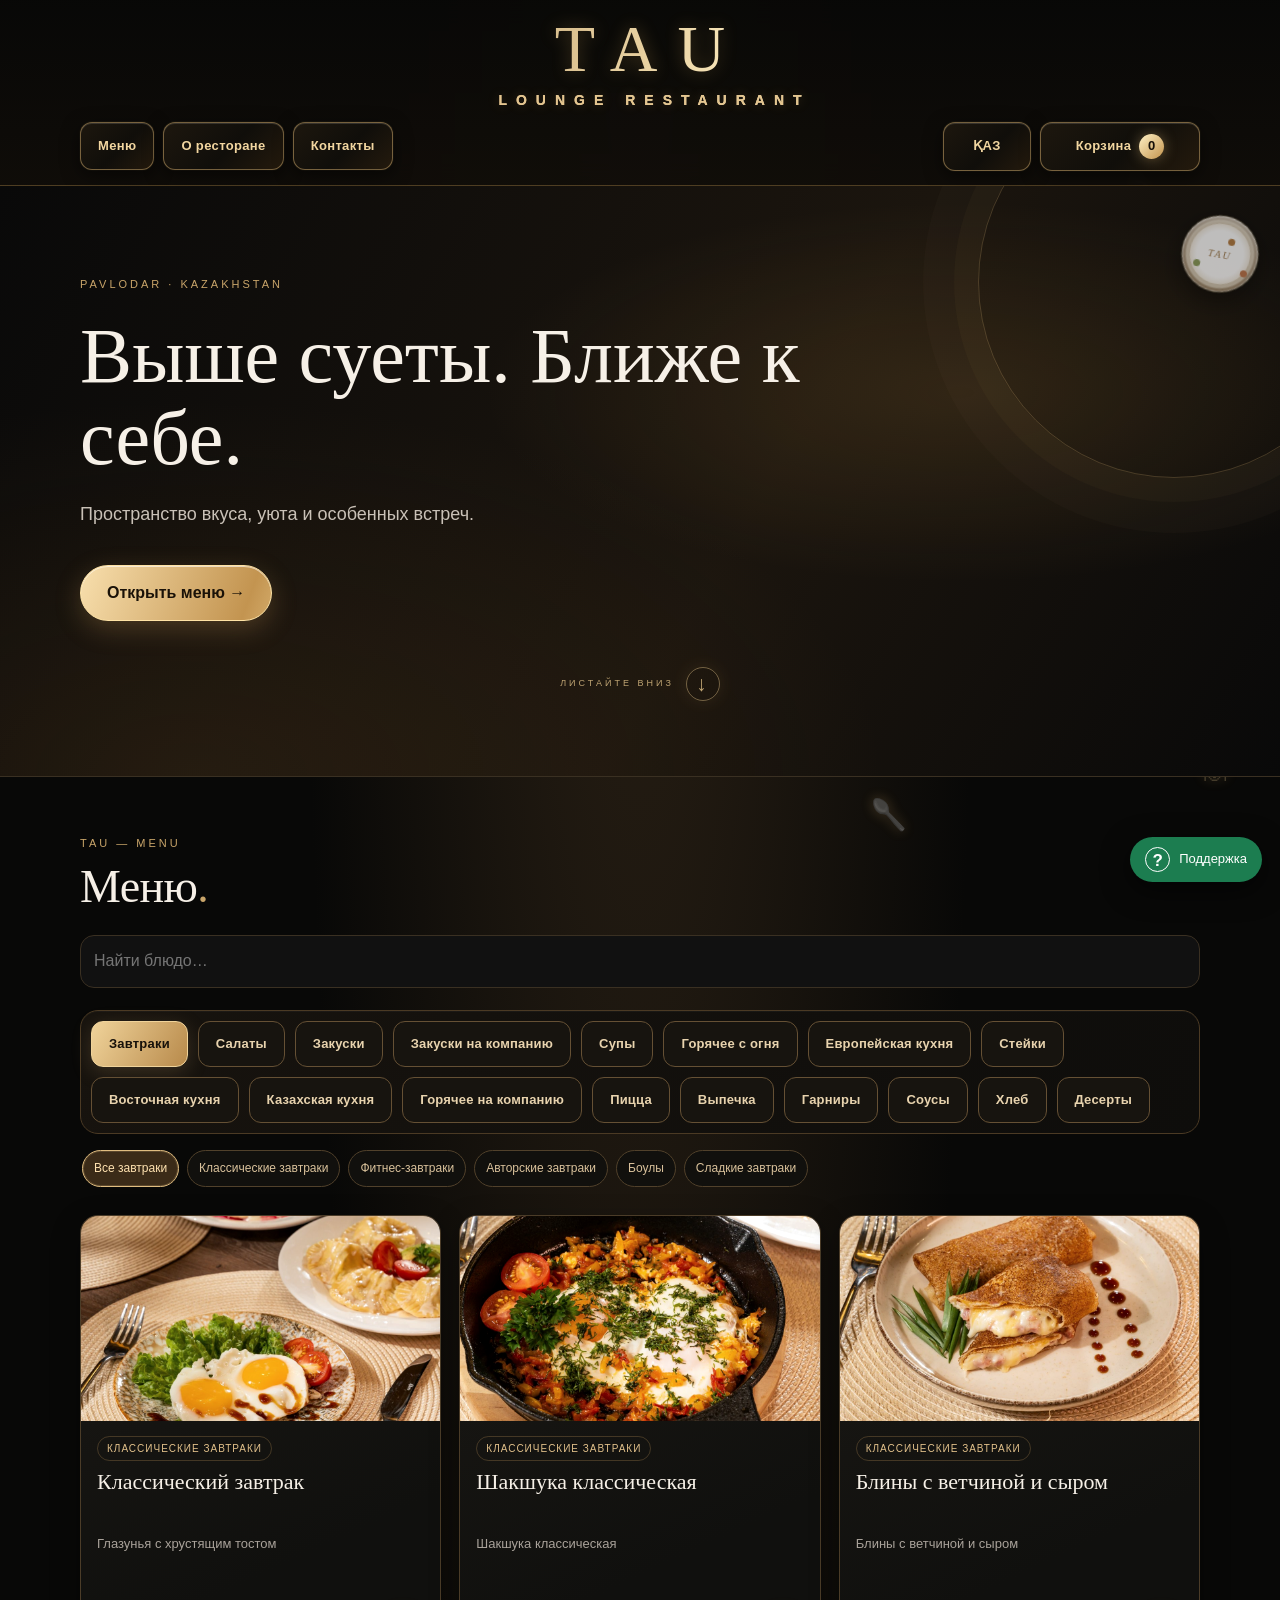
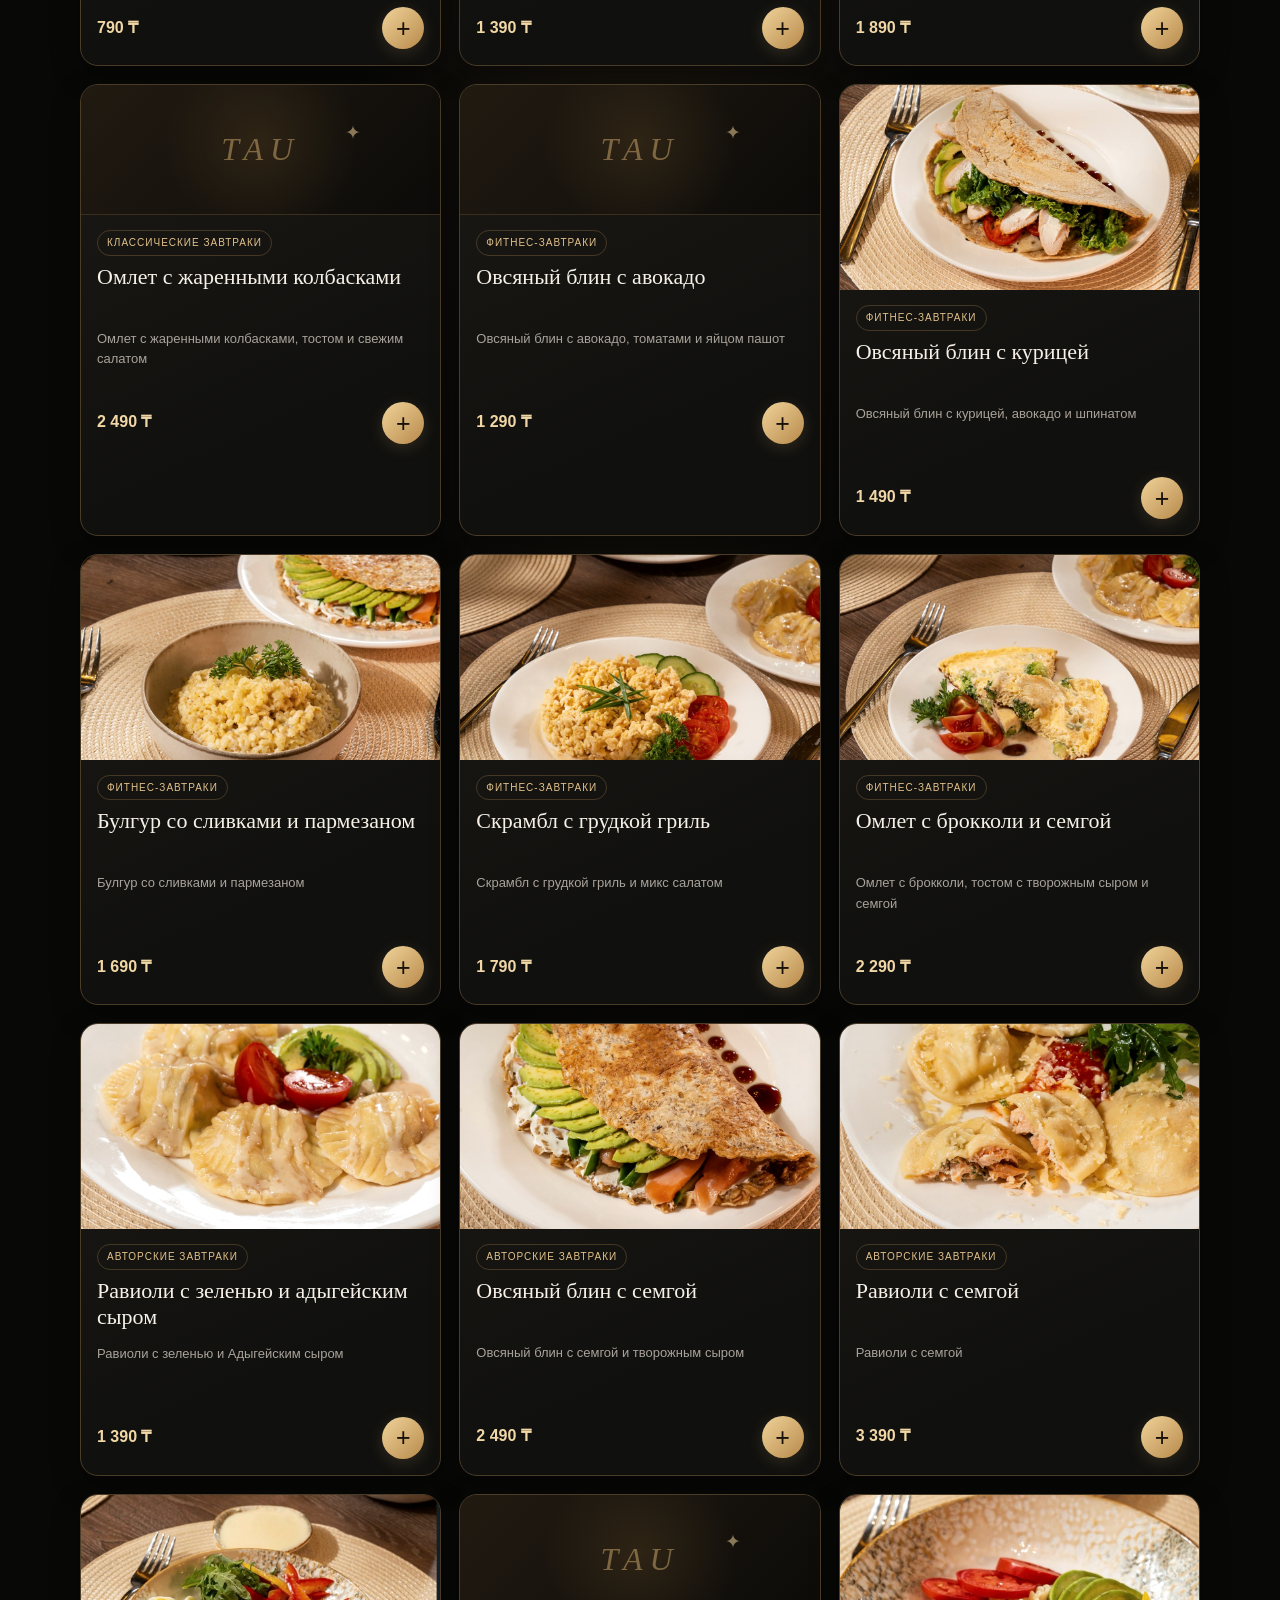
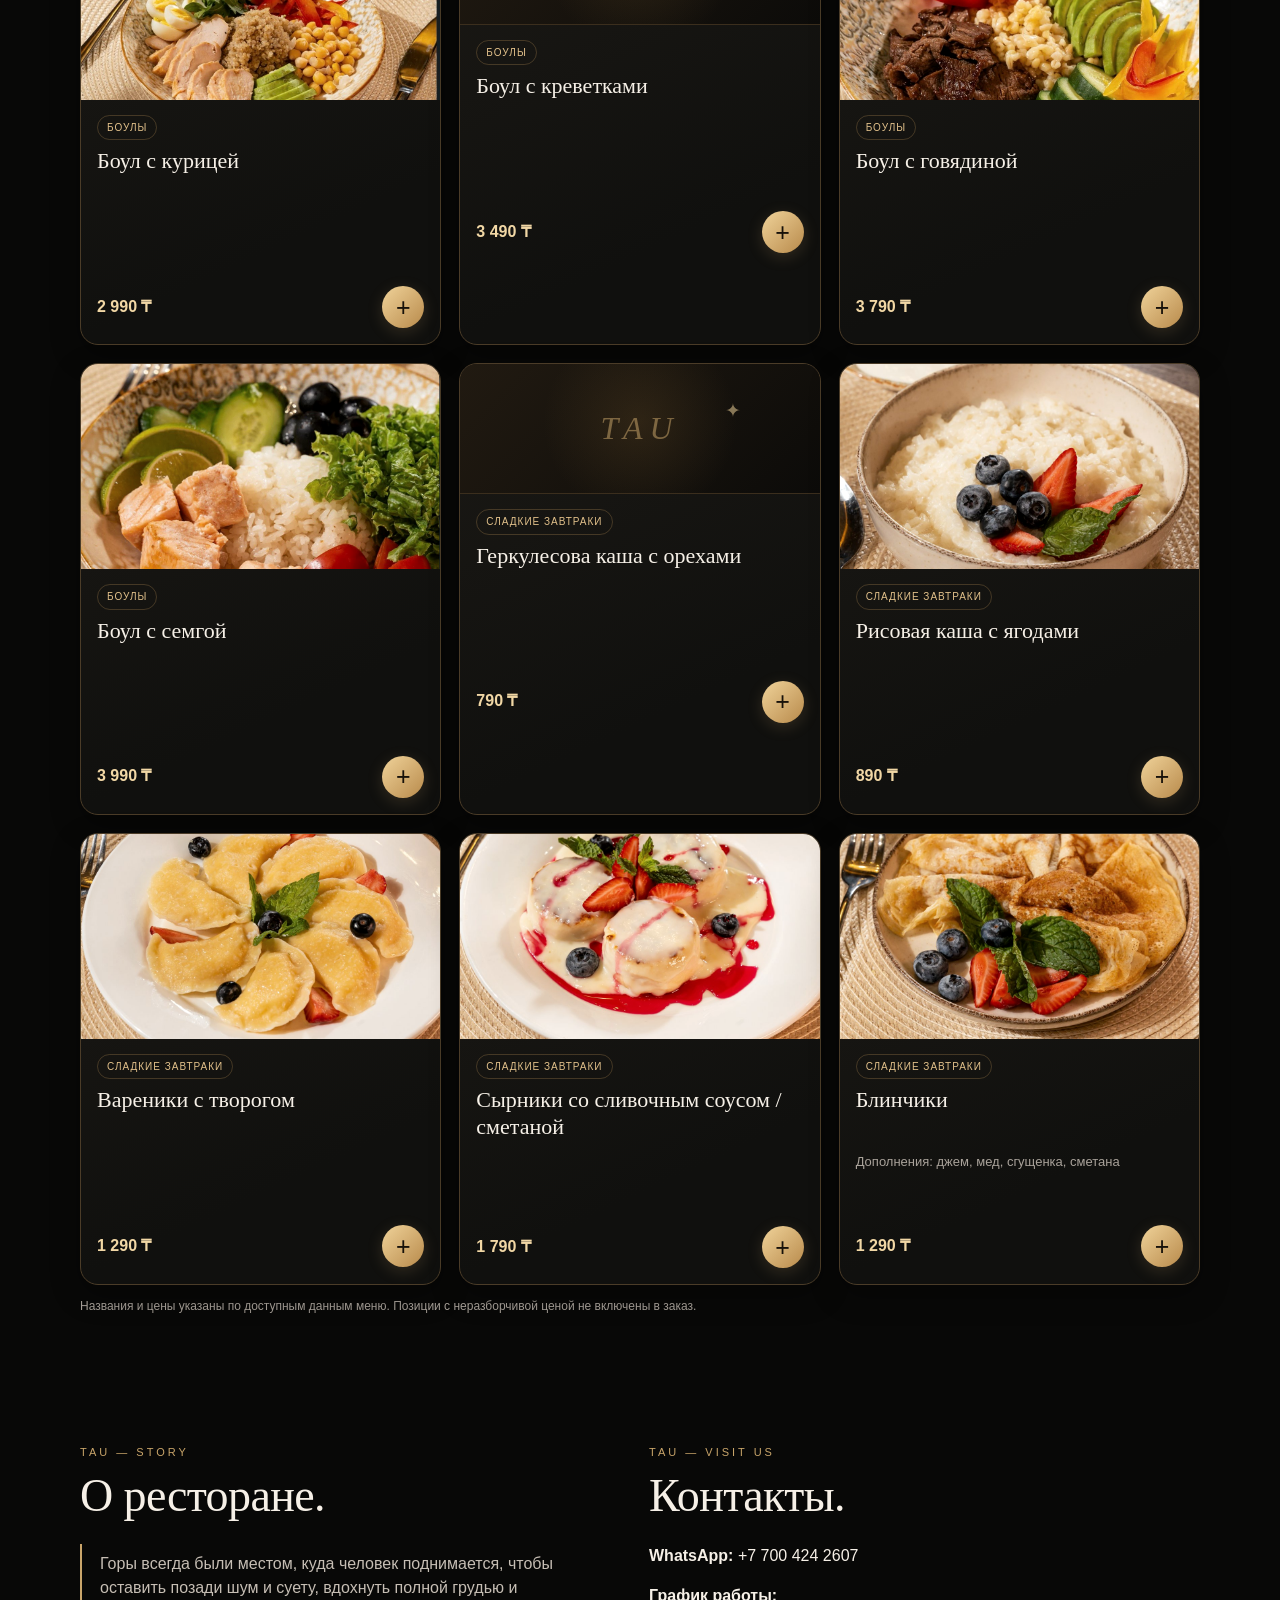
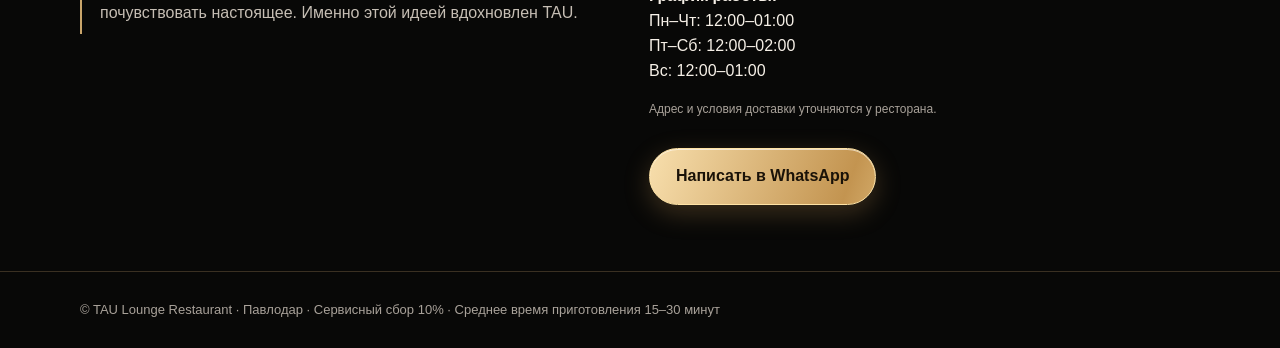
==== commit ece08f3c: "Add files via upload" ====
--- a/index.html
+++ b/index.html
@@ -1,7 +1,7 @@
 <!doctype html>
 <html lang="ru"><head><link rel="icon" type="image/jpeg" href="./assets/tau-logo.jpg"><meta charset="utf-8"><meta name="viewport" content="width=device-width,initial-scale=1"><meta name="theme-color" content="#090909"><meta name="description" content="TAU Lounge Restaurant — меню и онлайн-заказ в Павлодаре"><title>TAU Lounge Restaurant — Павлодар</title><link rel="icon" href="./assets/tau-logo.jpg"><link rel="stylesheet" href="./style.css"></head>
-<body><div class="tau-intro" id="tau-intro" aria-hidden="true"><div class="intro-orbit"></div><div class="intro-logo"><img src="./assets/tau-logo.jpg" alt=""><span>TAU</span><small>LOUNGE RESTAURANT</small></div><div class="intro-flair">✦　🥄　✧　🍽　✦</div></div><div class="ambient-food" aria-hidden="true"><span>✧</span><span>🥄</span><span>✦</span><span>🍃</span><span>✧</span><span>🍽</span></div><header class="top"><div class="wrap nav"><a class="brand" href="./index.html"><img src="./assets/tau-logo.jpg" alt="TAU"><span>TAU<small>LOUNGE RESTAURANT</small></span></a><nav class="links"><a href="#menu" data-i="menu">Меню</a><a href="#about" data-i="about">О ресторане</a><a href="#contacts" data-i="contacts">Контакты</a></nav><div><button class="lang" id="lang">ҚАЗ</button> <a class="cartbtn" id="cart-link" href="./order.html"><span data-i="cart">Корзина</span> <b id="count">0</b></a></div></div></header>
-<section class="hero"><div class="wrap"><div class="eyebrow">PAVLODAR · KAZAKHSTAN</div><h1 data-i="hero">Выше суеты.<br>Ближе к себе.</h1><p data-i="sub">Пространство вкуса, уюта и особенных встреч.</p><a class="btn" href="#menu" data-i="explore">Открыть меню →</a></div></section>
+<body><div class="tau-intro" id="tau-intro" aria-hidden="true"><div class="intro-orbit"></div><div class="intro-logo"><img src="./assets/tau-logo.jpg" alt=""><span>TAU</span><small>LOUNGE RESTAURANT</small></div><div class="intro-flair">✦　🥄　✧　🍽　✦</div></div><div class="ambient-food" aria-hidden="true"><span>✧</span><span>🥄</span><span>✦</span><span>🍃</span><span>✧</span><span>🍽</span><span>🍴</span><span>🥄</span><span>✦</span><span>♨</span><span>⋆</span><span>🍴</span></div><header class="top"><div class="wrap nav"><a class="brand" href="./index.html"><img src="./assets/tau-logo.jpg" alt="TAU"><span>TAU<small>LOUNGE RESTAURANT</small></span></a><nav class="links"><a href="#menu" data-i="menu">Меню</a><a href="#about" data-i="about">О ресторане</a><a href="#contacts" data-i="contacts">Контакты</a></nav><div class="nav-actions"><button class="lang" id="lang">ҚАЗ</button><a class="cartbtn" id="cart-link" href="./order.html"><span data-i="cart">Корзина</span> <b id="count">0</b></a></div></div></header>
+<section class="hero"><div class="wrap"><div class="eyebrow">PAVLODAR · KAZAKHSTAN</div><h1 data-i="hero">Выше суеты.<br>Ближе к себе.</h1><p data-i="sub">Пространство вкуса, уюта и особенных встреч.</p><a class="btn" href="#menu" data-i="explore">Открыть меню →</a><a class="scroll-cue" href="#menu" aria-label="Прокрутить к меню"><span>ЛИСТАЙТЕ ВНИЗ</span><i>↓</i></a></div></section>
 <div class="scroll-plate" id="scroll-plate" aria-hidden="true"><div class="plate-rim"><div class="plate-center"><span>TAU</span><i></i></div></div></div>
 <main class="wrap">
 <section class="section" id="menu"><div class="kicker">TAU — MENU</div><h2><span data-i="menuTitle">Меню</span><em>.</em></h2><div class="tools"><input class="search" id="search" placeholder="Найти блюдо…"></div><div class="menu-tabs" id="main-tabs" aria-label="Разделы меню"></div><div class="chips subcategory-tabs" id="subchips" aria-label="Подразделы меню"></div><div class="grid" id="items"></div><p class="notice" data-i="menuNote">Названия и цены указаны по доступным данным меню. Позиции с неразборчивой ценой не включены в заказ.</p></section>
--- a/style.css
+++ b/style.css
@@ -68,3 +68,35 @@
 .menu-tab:active,.chip:active,.btn:active{transform:scale(.96)}.hero .eyebrow{animation:soft-glow 4s ease-in-out infinite alternate}@keyframes soft-glow{to{text-shadow:0 0 16px #e2bd7a88;letter-spacing:4px}}
 @media(max-width:760px){.ambient-food{opacity:.11}.ambient-food span{font-size:15px}.intro-orbit{width:78vw}.intro-logo small{letter-spacing:3px}}
 @media(prefers-reduced-motion:reduce){.tau-intro,.ambient-food,.intro-orbit,.intro-logo,.intro-flair{animation:none!important}.dish{opacity:1;transform:none;transition:none}}
+
+/* TAU luxury navigation: full-width wordmark and unified gold controls */
+.top{background:linear-gradient(180deg,#080807f5,#100d09f2);border-bottom:1px solid #b88e4c66;box-shadow:0 12px 40px #000a,0 1px 0 #e6c58c18;}
+.nav{display:grid;grid-template-columns:1fr auto;grid-template-areas:"brand brand" "links actions";gap:13px 18px;padding:17px 0 14px;min-height:0;}
+.brand{grid-area:brand;display:flex;flex-direction:column;align-items:center;justify-content:center;gap:0;width:100%;text-align:center;color:#f4d9a6;letter-spacing:0;text-shadow:0 0 18px #d5a95b55;}
+.brand img{display:none;}
+.brand span{display:block;width:100%;font:clamp(38px,8vw,66px)/.98 Georgia,'Times New Roman',serif;letter-spacing:clamp(8px,2.4vw,20px);padding-left:clamp(8px,2.4vw,20px);background:linear-gradient(100deg,#9e753e 5%,#fff0c6 28%,#c99b55 48%,#fff1c9 66%,#a77a40 90%);background-size:220% auto;-webkit-background-clip:text;background-clip:text;color:transparent;animation:tau-wordmark-shine 7s linear infinite;}
+.brand small{display:block;margin-top:9px;font:600 clamp(10px,2vw,14px)/1.3 Arial,sans-serif;letter-spacing:clamp(4px,1.4vw,9px);padding-left:clamp(4px,1.4vw,9px);color:#e4c58f;text-shadow:0 0 12px #c99b5555;}
+@keyframes tau-wordmark-shine{to{background-position:220% center}}
+.links{grid-area:links;display:flex;align-items:stretch;gap:9px;min-width:0;}
+.links a,.lang,.cartbtn{min-height:48px;display:inline-flex;align-items:center;justify-content:center;gap:8px;padding:11px 17px;border:1px solid #c9a56a88;border-radius:12px;background:linear-gradient(135deg,#1d170e,#100e0a 55%,#241a0d);color:#f2d6a0;font-size:13px;font-weight:700;letter-spacing:.35px;box-shadow:inset 0 1px #fff2,0 5px 18px #0008,0 0 0 1px #c9a56a0d;transition:transform .25s cubic-bezier(.2,.8,.2,1),border-color .25s,box-shadow .25s,background .25s,color .25s;position:relative;overflow:hidden;}
+.links a:before,.lang:before,.cartbtn:before,.btn:before{content:"";position:absolute;inset:-1px;background:linear-gradient(110deg,transparent 20%,#fff6 42%,transparent 60%);transform:translateX(-130%);transition:transform .65s ease;pointer-events:none;}
+.links a:hover:before,.lang:hover:before,.cartbtn:hover:before,.btn:hover:before{transform:translateX(130%)}
+.links a:hover,.lang:hover,.cartbtn:hover{transform:translateY(-3px);border-color:#ffe3a8;box-shadow:inset 0 0 18px #d6ad6922,0 9px 26px #c99b5544,0 0 17px #d7b16a33;color:#fff0ce;}
+.links a:active,.lang:active,.cartbtn:active,.btn:active{transform:translateY(1px) scale(.96);box-shadow:inset 0 2px 12px #0008,0 0 22px #e4bd78aa;}
+.nav-actions{grid-area:actions;display:flex;align-items:stretch;gap:9px;}
+.lang,.cartbtn{min-width:88px;margin:0;border-radius:12px;}
+.cartbtn{min-width:160px;}
+.cartbtn b{min-width:25px;height:25px;display:inline-grid;place-items:center;background:linear-gradient(135deg,#fff0c4,#c3944e);color:#171008;border-radius:50%;padding:0 6px;margin:0;box-shadow:0 0 14px #e4bd7866;}
+.btn{position:relative;overflow:hidden;border:1px solid #ffe3a5;border-radius:999px;background:linear-gradient(110deg,#f8dfad,#c39450 45%,#f4d99e 70%,#b98743);background-size:200% 100%;box-shadow:0 8px 26px #c99b5544,inset 0 1px #fff9;color:#1a1208;padding:15px 26px;transition:all .3s ease;animation:gold-button-breathe 4s ease-in-out infinite;}
+.btn:hover{transform:translateY(-4px) scale(1.025);background-position:100% 0;box-shadow:0 12px 34px #d4ad6c77,0 0 25px #d4ad6c55;}
+@keyframes gold-button-breathe{50%{box-shadow:0 8px 32px #c99b5555,0 0 18px #d4ad6c22,inset 0 1px #fff9}}
+.scroll-cue{display:flex;align-items:center;gap:12px;width:max-content;margin:38px auto 0;color:#d9bb83;font-size:9px;letter-spacing:3px;opacity:.85;}
+.scroll-cue i{font-style:normal;width:34px;height:34px;border:1px solid #d9bb8388;border-radius:50%;display:grid;place-items:center;font-size:21px;animation:scroll-nudge 1.6s ease-in-out infinite;box-shadow:0 0 18px #d6ad6922;}
+@keyframes scroll-nudge{0%,100%{transform:translateY(-3px)}50%{transform:translateY(7px);box-shadow:0 0 22px #d6ad6966}}
+.ambient-food{z-index:1;opacity:.28;}
+.ambient-food span{font-size:23px;color:#e2c184;text-shadow:0 0 14px #d5a95b99;filter:drop-shadow(0 0 5px #d6ad6966);}
+.ambient-food span:nth-child(2),.ambient-food span:nth-child(7),.ambient-food span:nth-child(8),.ambient-food span:nth-child(12){font-size:30px;}
+.ambient-food span:nth-child(7){left:34%;top:48%;animation-delay:-9s}.ambient-food span:nth-child(8){left:68%;top:88%;animation-delay:-6s}.ambient-food span:nth-child(9){left:43%;top:82%;animation-delay:-12s}.ambient-food span:nth-child(10){left:92%;top:42%;animation-delay:-4s}.ambient-food span:nth-child(11){left:24%;top:9%;animation-delay:-7s}.ambient-food span:nth-child(12){left:59%;top:57%;animation-delay:-14s}
+@media(max-width:760px){.nav{grid-template-columns:1fr;grid-template-areas:"brand" "actions" "links";gap:12px;padding:15px 0 12px}.brand span{font-size:clamp(37px,10vw,52px);letter-spacing:clamp(7px,2vw,12px)}.brand small{font-size:10px;letter-spacing:4px}.nav-actions{justify-content:center;width:100%}.lang,.cartbtn{flex:1;max-width:190px;min-height:46px}.links{width:100%;display:grid;grid-template-columns:repeat(3,minmax(0,1fr));gap:7px}.links a{min-height:45px;padding:9px 5px;font-size:11px;text-align:center;white-space:normal}.scroll-cue{margin-top:29px}.ambient-food{opacity:.17}.ambient-food span{font-size:17px}}
+@media(max-width:390px){.brand span{font-size:35px;letter-spacing:7px}.brand small{font-size:9px;letter-spacing:3px}.links a{font-size:10px;min-height:43px}.lang,.cartbtn{font-size:12px;padding:9px 10px}}
+@media(prefers-reduced-motion:reduce){.brand span,.btn,.scroll-cue i{animation:none!important}}
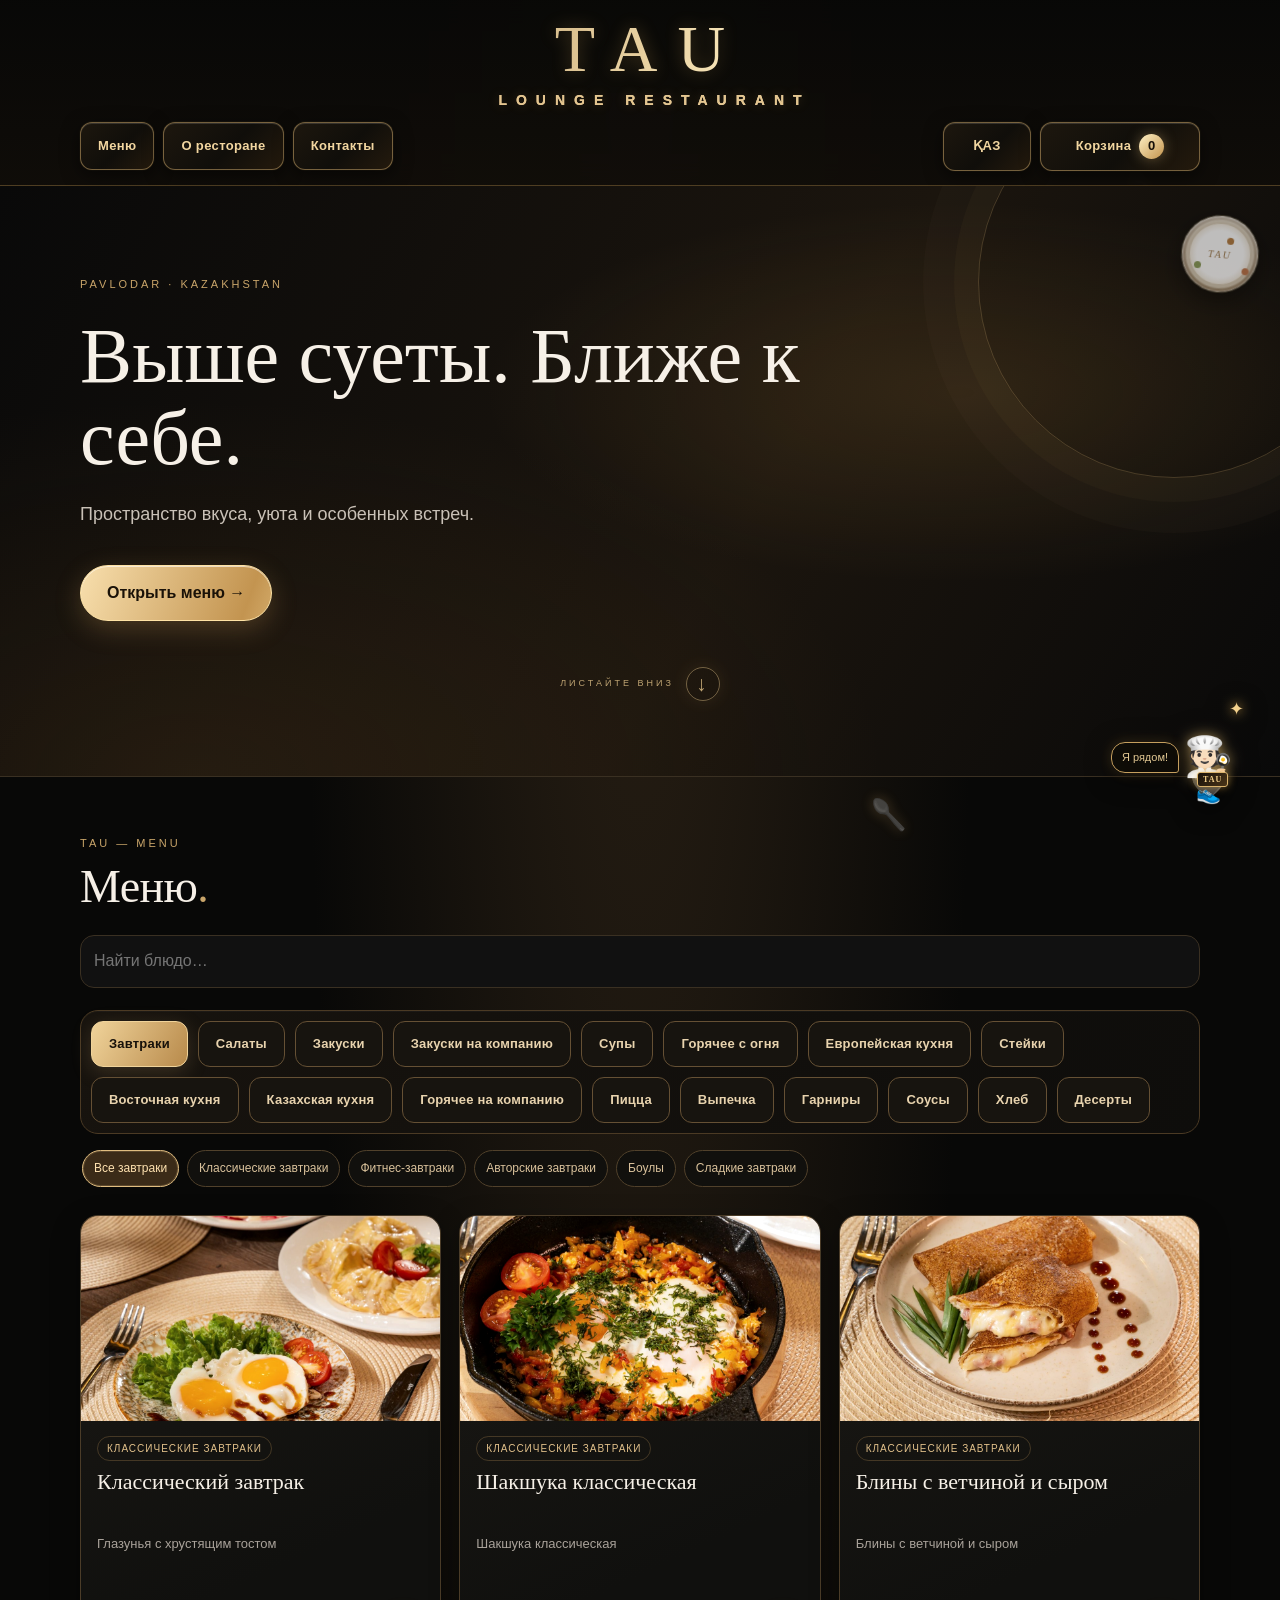
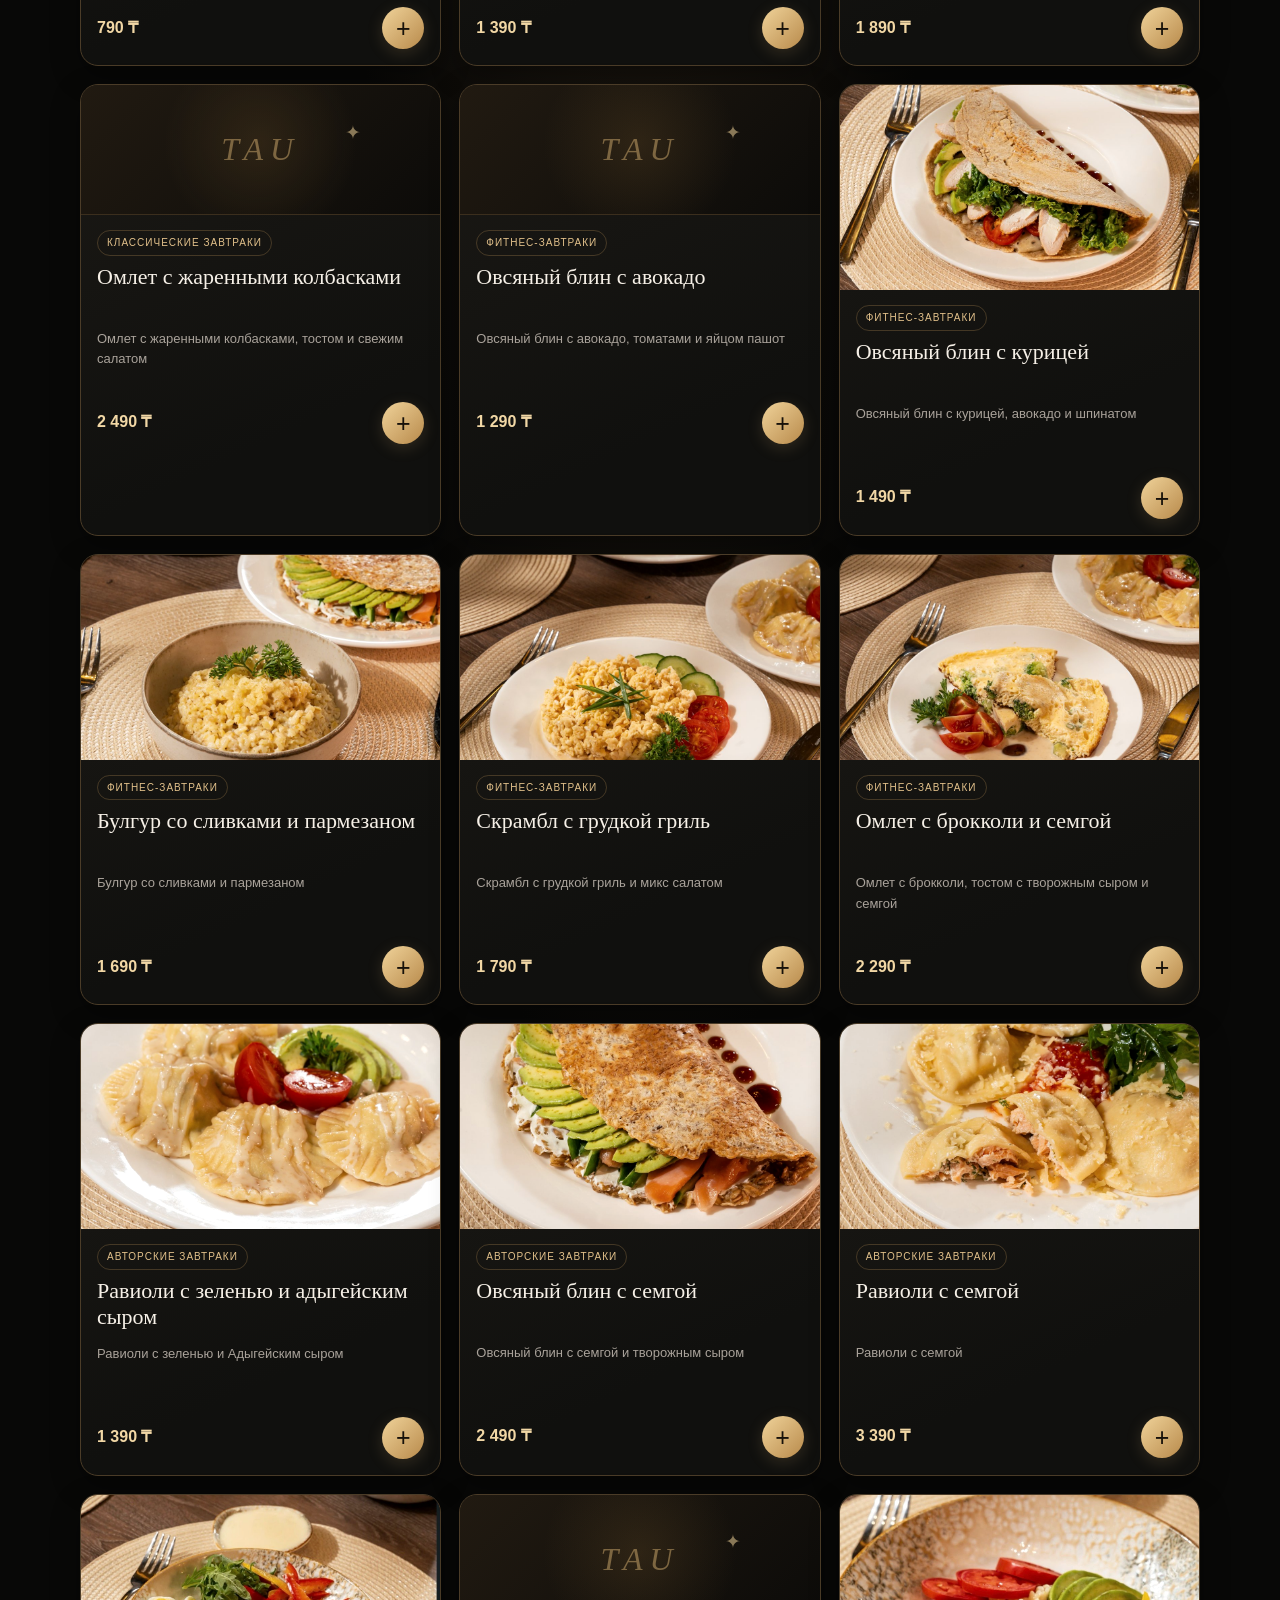
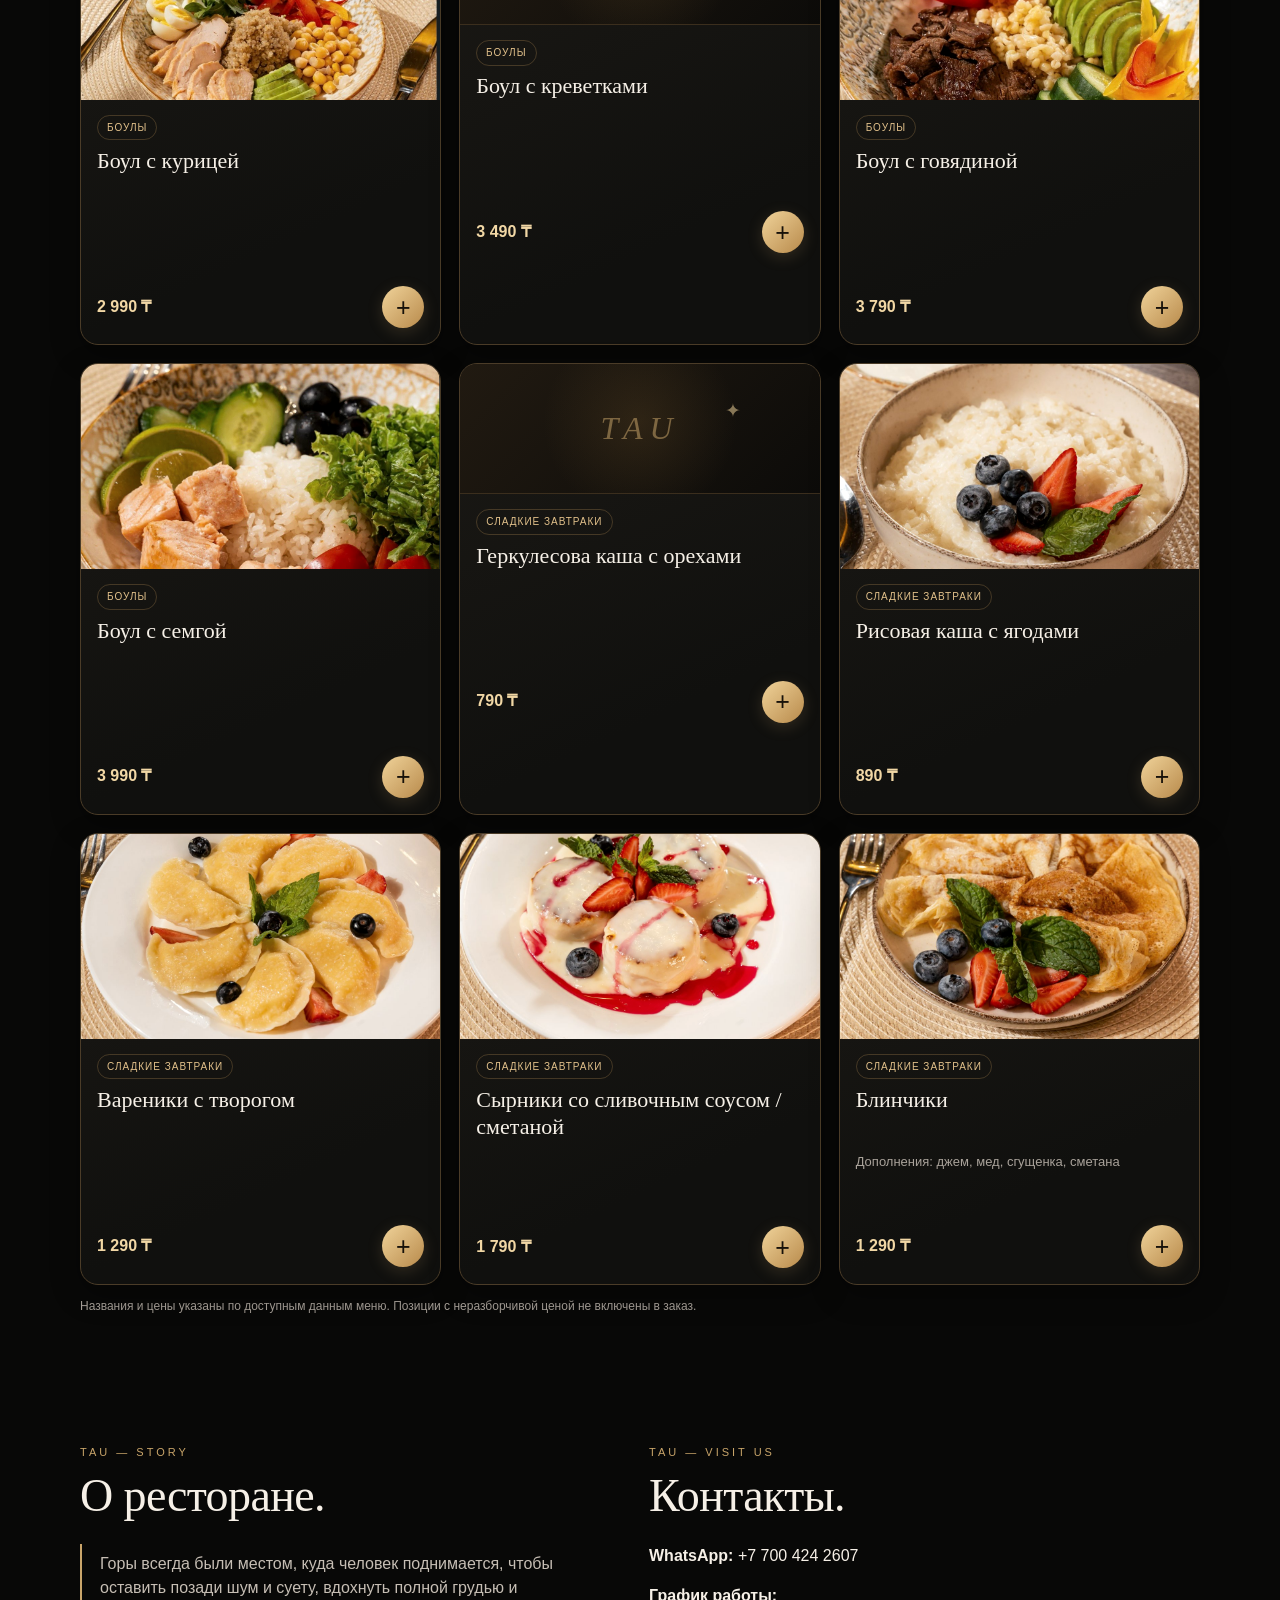
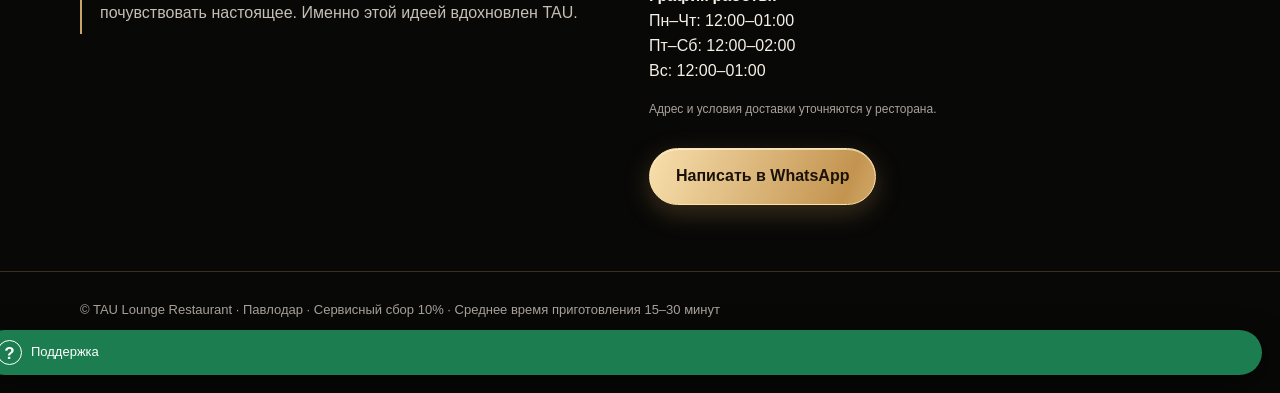
==== commit 8e9060e1: "Add files via upload" ====
--- a/index.html
+++ b/index.html
@@ -6,7 +6,7 @@
 <main class="wrap">
 <section class="section" id="menu"><div class="kicker">TAU — MENU</div><h2><span data-i="menuTitle">Меню</span><em>.</em></h2><div class="tools"><input class="search" id="search" placeholder="Найти блюдо…"></div><div class="menu-tabs" id="main-tabs" aria-label="Разделы меню"></div><div class="chips subcategory-tabs" id="subchips" aria-label="Подразделы меню"></div><div class="grid" id="items"></div><p class="notice" data-i="menuNote">Названия и цены указаны по доступным данным меню. Позиции с неразборчивой ценой не включены в заказ.</p></section>
 <section class="section split" id="about"><div><div class="kicker">TAU — STORY</div><h2 data-i="aboutTitle">О ресторане<em>.</em></h2><p class="info" data-i="aboutText">Горы всегда были местом, куда человек поднимается, чтобы оставить позади шум и суету, вдохнуть полной грудью и почувствовать настоящее. Именно этой идеей вдохновлен TAU.</p></div><div id="contacts"><div class="kicker">TAU — VISIT US</div><h2 data-i="contactsTitle">Контакты<em>.</em></h2><p><b>WhatsApp:</b> +7 700 424 2607</p><p><b data-i="hours">График работы:</b><br>Пн–Чт: 12:00–01:00<br>Пт–Сб: 12:00–02:00<br>Вс: 12:00–01:00</p><p class="notice" data-i="delivery">Адрес и условия доставки уточняются у ресторана.</p><a class="btn" href="https://wa.me/77004242607" target="_blank" rel="noopener" data-i="write">Написать в WhatsApp</a></div></section>
-</main><footer class="foot"><div class="wrap">© TAU Lounge Restaurant · Павлодар · <span data-i="fee">Сервисный сбор 10%</span> · <span data-i="prep">Среднее время приготовления 15–30 минут</span></div></footer>
+</main><div class="tau-runner" id="tau-runner" aria-hidden="true"><div class="runner-spark">✦</div><div class="runner-person"><span class="runner-head">🧑🏻‍🍳</span><span class="runner-body">🖤</span><span class="runner-apron">TAU</span><span class="runner-legs">👟</span></div><div class="runner-speech" id="runner-speech">Я рядом!</div></div><footer class="foot"><div class="wrap">© TAU Lounge Restaurant · Павлодар · <span data-i="fee">Сервисный сбор 10%</span> · <span data-i="prep">Среднее время приготовления 15–30 минут</span></div></footer>
 <script type="module">
 import {menu,categories} from './menu.js';
 const tr={ru:{menu:'Меню',about:'О ресторане',contacts:'Контакты',cart:'Корзина',hero:'Выше суеты. Ближе к себе.',sub:'Пространство вкуса, уюта и особенных встреч.',explore:'Открыть меню →',menuTitle:'Меню',aboutTitle:'О ресторане.',contactsTitle:'Контакты.',hours:'График работы:',delivery:'Адрес и условия доставки уточняются у ресторана.',write:'Написать в WhatsApp',fee:'Сервисный сбор 10%',prep:'Среднее время приготовления 15–30 минут',menuNote:'Названия и цены указаны по доступным данным меню. Позиции с неразборчивой ценой не включены в заказ.',all:'Все',search:'Найти блюдо…',add:'Добавить',emptyPrice:'Цена уточняется'},kz:{menu:'Мәзір',about:'Мейрамхана',contacts:'Байланыс',cart:'Себет',hero:'Қарбаластан жоғары. Өзіңізге жақын.',sub:'Дәм мен жайлылық кеңістігі.',explore:'Мәзірді ашу →',menuTitle:'Мәзір',aboutTitle:'Мейрамхана туралы.',contactsTitle:'Байланыс.',hours:'Жұмыс уақыты:',delivery:'Мекенжай мен жеткізу шарттарын мейрамханадан нақтылаңыз.',write:'WhatsApp-қа жазу',fee:'Қызмет көрсету ақысы 10%',prep:'Тағам дайындау уақыты орташа 15–30 минут',menuNote:'Тағам атаулары бастапқы мәзірдегі нұсқада берілген. Бағасы анық оқылмаған тағамдар тапсырысқа қосылмайды.',all:'Барлығы',search:'Тағамды іздеу…',add:'Қосу',emptyPrice:'Бағасын нақтылау'}};
@@ -16,7 +16,7 @@
 const money=n=>n.toLocaleString('ru-RU')+' ₸';
 function setLang(){document.documentElement.lang=lang;document.querySelectorAll('[data-i]').forEach(e=>{const k=e.dataset.i;if(tr[lang][k])e.textContent=tr[lang][k]});document.getElementById('lang').textContent=lang==='ru'?'ҚАЗ':'РУС';document.getElementById('search').placeholder=tr[lang].search;renderCats();renderMenu()}
 function renderCats(){const el=document.getElementById('main-tabs');el.innerHTML=sections.map(c=>`<button class="menu-tab ${section===c.id?'active':''}" data-section="${c.id}">${lang==='ru'?c.ru:c.kz}</button>`).join('');el.querySelectorAll('button').forEach(b=>b.onclick=()=>{section=b.dataset.section;subcat='all';renderCats();renderMenu()});const sub=document.getElementById('subchips');const isBreakfast=section==='breakfasts';sub.classList.toggle('hidden',!isBreakfast);if(isBreakfast){const kids=categories.filter(c=>breakfastIds.includes(c.id));sub.innerHTML=`<button class="chip ${subcat==='all'?'active':''}" data-subcat="all">${lang==='ru'?'Все завтраки':'Барлық таңғы ас'}</button>`+kids.map(c=>`<button class="chip ${subcat===c.id?'active':''}" data-subcat="${c.id}">${lang==='ru'?c.ru:c.kz}</button>`).join('');sub.querySelectorAll('button').forEach(b=>b.onclick=()=>{subcat=b.dataset.subcat;renderCats();renderMenu()})}else{sub.innerHTML=''}}
-function renderMenu(){const q=document.getElementById('search').value.toLowerCase();const allowed=section==='breakfasts'?breakfastIds:[section];const list=menu.filter(p=>allowed.includes(p.category)&&(section!=='breakfasts'||subcat==='all'||p.category===subcat)&&(p.name.ru.toLowerCase().includes(q)||p.description.ru.toLowerCase().includes(q)));document.getElementById('items').innerHTML=list.map(p=>`<article class="dish ${p.category==='company'?'dish-company':''} ${p.image?'has-photo':'no-photo'}" data-dish="${p.id}">${p.image?`<div class="photo-wrap"><img class="dish-photo" src="${p.image}" alt="${p.name.ru}" loading="lazy"></div>`:`<div class="no-photo-art" aria-hidden="true"><span>TAU</span><i>✦</i></div>`}<div class="cat">${categories.find(c=>c.id===p.category)?.[lang==='ru'?'ru':'kz']||''}</div>${p.category==='company'?`<div class="company-mark">${lang==='ru'?'ДЛЯ НЕСКОЛЬКИХ ГОСТЕЙ':'БІРНЕШЕ ҚОНАҚҚА'}</div>`:''}<h3>${p.name.ru}</h3><p>${p.description.ru||' '}</p><div class="dishfoot"><span class="price">${p.price?money(p.price):tr[lang].emptyPrice}</span><button class="plus" ${p.price?'':'disabled'} data-add="${p.id}" aria-label="${tr[lang].add}">+</button></div></article>`).join('');document.querySelectorAll('[data-add]').forEach(b=>b.onclick=()=>{const c=JSON.parse(localStorage.getItem('tau-cart')||'{}');c[b.dataset.add]=(c[b.dataset.add]||0)+1;localStorage.setItem('tau-cart',JSON.stringify(c));flyToCart(b.closest('.dish'));updateCount()})}
+function renderMenu(){const q=document.getElementById('search').value.toLowerCase();const allowed=section==='breakfasts'?breakfastIds:[section];const list=menu.filter(p=>allowed.includes(p.category)&&(section!=='breakfasts'||subcat==='all'||p.category===subcat)&&(p.name.ru.toLowerCase().includes(q)||p.description.ru.toLowerCase().includes(q)));document.getElementById('items').innerHTML=list.map(p=>`<article class="dish ${p.category==='company'?'dish-company':''} ${p.image?'has-photo':'no-photo'}" data-dish="${p.id}">${p.image?`<div class="photo-wrap"><img class="dish-photo" src="${p.image}" alt="${p.name.ru}" loading="lazy"></div>`:`<div class="no-photo-art" aria-hidden="true"><span>TAU</span><i>✦</i></div>`}<div class="cat">${categories.find(c=>c.id===p.category)?.[lang==='ru'?'ru':'kz']||''}</div>${p.category==='company'?`<div class="company-mark">${lang==='ru'?'ДЛЯ НЕСКОЛЬКИХ ГОСТЕЙ':'БІРНЕШЕ ҚОНАҚҚА'}</div>`:''}<h3>${p.name.ru}</h3><p>${p.description.ru||' '}</p><div class="dishfoot"><span class="price">${p.price?money(p.price):tr[lang].emptyPrice}</span><button class="plus" ${p.price?'':'disabled'} data-add="${p.id}" aria-label="${tr[lang].add}">+</button></div></article>`).join('');document.querySelectorAll('[data-add]').forEach(b=>b.onclick=()=>{const c=JSON.parse(localStorage.getItem('tau-cart')||'{}');c[b.dataset.add]=(c[b.dataset.add]||0)+1;localStorage.setItem('tau-cart',JSON.stringify(c));flyToCart(b.closest('.dish'));updateCount();celebrateRunner()})}
 function flyToCart(card){if(window.matchMedia('(prefers-reduced-motion: reduce)').matches)return;const img=card.querySelector('.dish-photo');const target=document.getElementById('cart-link');if(!target)return;const a=img||card.querySelector('.no-photo-art'),r=a.getBoundingClientRect(),t=target.getBoundingClientRect();const flyer=document.createElement('div');flyer.className='flying-dish';flyer.innerHTML='<span>TAU</span>';Object.assign(flyer.style,{left:r.left+'px',top:r.top+'px',width:Math.min(r.width,170)+'px',height:Math.min(r.height,120)+'px'});document.body.appendChild(flyer);requestAnimationFrame(()=>{flyer.style.transform=`translate(${t.left-r.left+t.width/2-35}px,${t.top-r.top+t.height/2-25}px) scale(.12) rotate(300deg)`;flyer.style.opacity='0.15'});setTimeout(()=>flyer.remove(),850);target.classList.remove('cart-pop');void target.offsetWidth;target.classList.add('cart-pop')}
 function updateCount(){const c=JSON.parse(localStorage.getItem('tau-cart')||'{}');document.getElementById('count').textContent=Object.values(c).reduce((a,b)=>a+b,0)}
 document.getElementById('search').addEventListener('input',renderMenu);document.getElementById('lang').onclick=()=>{lang=lang==='ru'?'kz':'ru';localStorage.setItem('tau-lang',lang);setLang()};setLang();updateCount();
@@ -25,6 +25,11 @@
 // Reveal cards as they enter the viewport, observing only visible menu cards.
 const revealObserver=new IntersectionObserver(entries=>entries.forEach(e=>{if(e.isIntersecting){e.target.classList.add('is-visible');revealObserver.unobserve(e.target)}}),{threshold:.08});const revealCards=()=>document.querySelectorAll('.dish:not(.is-visible)').forEach(el=>revealObserver.observe(el));revealCards();new MutationObserver(revealCards).observe(document.getElementById('items'),{childList:true});
 const plate=document.getElementById('scroll-plate');let lastY=window.scrollY,turn=0;window.addEventListener('scroll',()=>{const y=window.scrollY,delta=y-lastY;turn+=delta>0?5:-5;plate.style.transform=`translateY(${Math.min(70,Math.max(-70,y*.08))}px) rotate(${turn}deg)`;lastY=y},{passive:true});
+// TAU waiter mascot follows the visitor while scrolling and celebrates each added dish.
+const runner=document.getElementById('tau-runner'),runnerSpeech=document.getElementById('runner-speech');let runnerTimer;
+function celebrateRunner(){runner.classList.remove('runner-happy');void runner.offsetWidth;runner.classList.add('runner-happy');runnerSpeech.textContent=lang==='ru'?'Ура! Вкусный выбор!':'Тамаша таңдау!';clearTimeout(runnerTimer);runnerTimer=setTimeout(()=>{runner.classList.remove('runner-happy');runnerSpeech.textContent=lang==='ru'?'Я рядом!':'Мен осындамын!'},1900)}
+let runnerLastY=window.scrollY;window.addEventListener('scroll',()=>{const y=window.scrollY;runner.classList.toggle('runner-going-down',y>runnerLastY);runner.classList.toggle('runner-going-up',y<runnerLastY);runnerLastY=y;runner.style.setProperty('--runner-progress',Math.min(1,y/Math.max(1,document.documentElement.scrollHeight-innerHeight)));},{passive:true});
+
 
 </script><a class="support-float" href="https://wa.me/77071882267?text=Здравствуйте%21%20Нужна%20помощь%20по%20заказу%20в%20TAU%20Lounge." target="_blank" rel="noopener" aria-label="Техническая поддержка WhatsApp"><span>?</span><small>Поддержка</small></a>
 </body></html>
--- a/style.css
+++ b/style.css
@@ -100,3 +100,63 @@
 @media(max-width:760px){.nav{grid-template-columns:1fr;grid-template-areas:"brand" "actions" "links";gap:12px;padding:15px 0 12px}.brand span{font-size:clamp(37px,10vw,52px);letter-spacing:clamp(7px,2vw,12px)}.brand small{font-size:10px;letter-spacing:4px}.nav-actions{justify-content:center;width:100%}.lang,.cartbtn{flex:1;max-width:190px;min-height:46px}.links{width:100%;display:grid;grid-template-columns:repeat(3,minmax(0,1fr));gap:7px}.links a{min-height:45px;padding:9px 5px;font-size:11px;text-align:center;white-space:normal}.scroll-cue{margin-top:29px}.ambient-food{opacity:.17}.ambient-food span{font-size:17px}}
 @media(max-width:390px){.brand span{font-size:35px;letter-spacing:7px}.brand small{font-size:9px;letter-spacing:3px}.links a{font-size:10px;min-height:43px}.lang,.cartbtn{font-size:12px;padding:9px 10px}}
 @media(prefers-reduced-motion:reduce){.brand span,.btn,.scroll-cue i{animation:none!important}}
+
+/* TAU: every interactive control gets a subtle living gold shimmer */
+:root{--tau-gold-glow:0 0 16px #d8b16b55,0 5px 20px #0008}
+.links a,.lang,.cartbtn,.btn,.chip,.plus,.menu-tab,.support-float,.qty button,
+button[type="submit"],.form button,[role="button"]{
+  position:relative;
+  isolation:isolate;
+  overflow:hidden;
+  translate:0 0;
+  animation:tau-control-drift 3.6s ease-in-out infinite, tau-control-light 4.8s ease-in-out infinite;
+  will-change:translate,filter,box-shadow;
+}
+.links a:nth-child(2n),.chip:nth-child(2n),.menu-tab:nth-child(2n),.qty button:nth-child(2n){animation-delay:-1.1s,-2.2s}
+.links a:nth-child(3n),.chip:nth-child(3n),.menu-tab:nth-child(3n){animation-delay:-2s,-3.1s}
+.links a::after,.lang::after,.cartbtn::after,.btn::after,.chip::after,.plus::after,
+.menu-tab::after,.support-float::after,.qty button::after,
+button[type="submit"]::after,.form button::after,[role="button"]::after{
+  content:"";position:absolute;z-index:2;top:-35%;bottom:-35%;left:-75%;width:42%;
+  pointer-events:none;transform:skewX(-22deg);
+  background:linear-gradient(90deg,transparent,#fff9, #ffe5aeaa,transparent);
+  filter:blur(1px);opacity:.0;animation:tau-control-sheen 5.2s ease-in-out infinite;
+}
+.links a:nth-child(2n)::after,.chip:nth-child(2n)::after{animation-delay:-1.7s}
+.links a:nth-child(3n)::after,.chip:nth-child(3n)::after{animation-delay:-3.2s}
+.links a:hover,.lang:hover,.cartbtn:hover,.btn:hover,.chip:hover,.plus:hover,
+.menu-tab:hover,.support-float:hover,.qty button:hover{
+  translate:0 -3px;filter:brightness(1.14) saturate(1.12);
+  box-shadow:0 0 24px #e4bd7880,0 9px 28px #0009,inset 0 0 14px #fff2;
+}
+.links a:active,.lang:active,.cartbtn:active,.btn:active,.chip:active,.plus:active,
+.menu-tab:active,.support-float:active,.qty button:active{
+  translate:0 1px;filter:brightness(1.2);
+}
+@keyframes tau-control-drift{0%,100%{translate:0 0}50%{translate:0 -1.7px}}
+@keyframes tau-control-light{0%,100%{filter:brightness(1);box-shadow:0 5px 18px #0008,0 0 7px #c99b5520}50%{filter:brightness(1.09);box-shadow:var(--tau-gold-glow)}}
+@keyframes tau-control-sheen{0%,68%{left:-75%;opacity:0}74%{opacity:.8}88%,100%{left:145%;opacity:0}}
+@media(prefers-reduced-motion:reduce){.links a,.lang,.cartbtn,.btn,.chip,.plus,.menu-tab,.support-float,.qty button,button[type="submit"],.form button,[role="button"]{animation:none!important;translate:none!important}.links a::after,.lang::after,.cartbtn::after,.btn::after,.chip::after,.plus::after,.menu-tab::after,.support-float::after,.qty button::after,button[type="submit"]::after,.form button::after,[role="button"]::after{animation:none!important}}
+
+/* TAU animated little waiter: follows the visitor and celebrates cart additions */
+.tau-runner{position:fixed;z-index:30;right:clamp(10px,3vw,34px);bottom:92px;width:76px;height:112px;pointer-events:none;display:flex;align-items:center;justify-content:flex-end;flex-direction:column;filter:drop-shadow(0 5px 12px #000b);animation:runner-follow 2.8s ease-in-out infinite}
+.runner-person{position:relative;width:62px;height:78px;display:flex;align-items:center;justify-content:center;transform-origin:50% 90%;animation:runner-bob .42s ease-in-out infinite alternate}
+.runner-head{position:absolute;top:-3px;font-size:39px;z-index:2;filter:drop-shadow(0 0 7px #e6bd70aa)}
+.runner-body{position:absolute;top:31px;font-size:30px;color:#080808}
+.runner-apron{position:absolute;z-index:3;top:42px;left:20px;padding:2px 5px;border:1px solid #d9b36c;border-radius:3px;background:linear-gradient(135deg,#17110a,#4a3518);color:#f5d28c;font:bold 8px Georgia,serif;letter-spacing:1px;box-shadow:0 0 9px #d8a94b88}
+.runner-legs{position:absolute;bottom:-1px;font-size:20px;animation:runner-steps .22s ease-in-out infinite alternate}
+.runner-spark{position:absolute;top:0;right:2px;color:#f4d28d;font-size:18px;text-shadow:0 0 12px #ffc65b;animation:runner-sparkle 1.3s ease-in-out infinite}
+.runner-speech{position:absolute;right:67px;bottom:35px;white-space:nowrap;padding:6px 10px;border:1px solid #d6ad67;border-radius:14px 14px 3px 14px;background:#100d08eF;color:#f5d99f;font-size:11px;opacity:.92;box-shadow:0 0 14px #d9aa5538}
+.runner-going-down .runner-person{animation:runner-bob .26s ease-in-out infinite alternate}
+.runner-going-up .runner-person{animation:runner-bob .6s ease-in-out infinite alternate}
+.tau-runner.runner-happy .runner-person{animation:runner-cheer .38s ease-in-out 4}
+.tau-runner.runner-happy .runner-head{animation:runner-head-cheer .38s ease-in-out 4}
+.tau-runner.runner-happy .runner-speech{background:linear-gradient(120deg,#241807,#6d4a19);box-shadow:0 0 22px #ffd16e;transform:scale(1.08)}
+@keyframes runner-follow{0%,100%{translate:0 0}50%{translate:0 -7px}}
+@keyframes runner-bob{from{transform:translateY(0) rotate(-4deg)}to{transform:translateY(-5px) rotate(4deg)}}
+@keyframes runner-steps{from{transform:rotate(-18deg) translateY(-1px)}to{transform:rotate(18deg) translateY(2px)}}
+@keyframes runner-sparkle{0%,100%{opacity:.35;transform:scale(.7) rotate(0)}50%{opacity:1;transform:scale(1.25) rotate(35deg)}}
+@keyframes runner-cheer{0%,100%{transform:translateY(0) rotate(0)}45%{transform:translateY(-23px) rotate(-9deg)}70%{transform:translateY(-15px) rotate(9deg)}}
+@keyframes runner-head-cheer{0%,100%{filter:drop-shadow(0 0 7px #e6bd70aa)}50%{filter:drop-shadow(0 0 18px #ffd36d)}}
+@media(max-width:600px){.tau-runner{right:7px;bottom:78px;transform:scale(.84);transform-origin:bottom right}.runner-speech{right:60px;font-size:10px}}
+@media(prefers-reduced-motion:reduce){.tau-runner,.runner-person,.runner-legs,.runner-spark{animation:none!important}.tau-runner.runner-happy .runner-person{animation:none!important}}
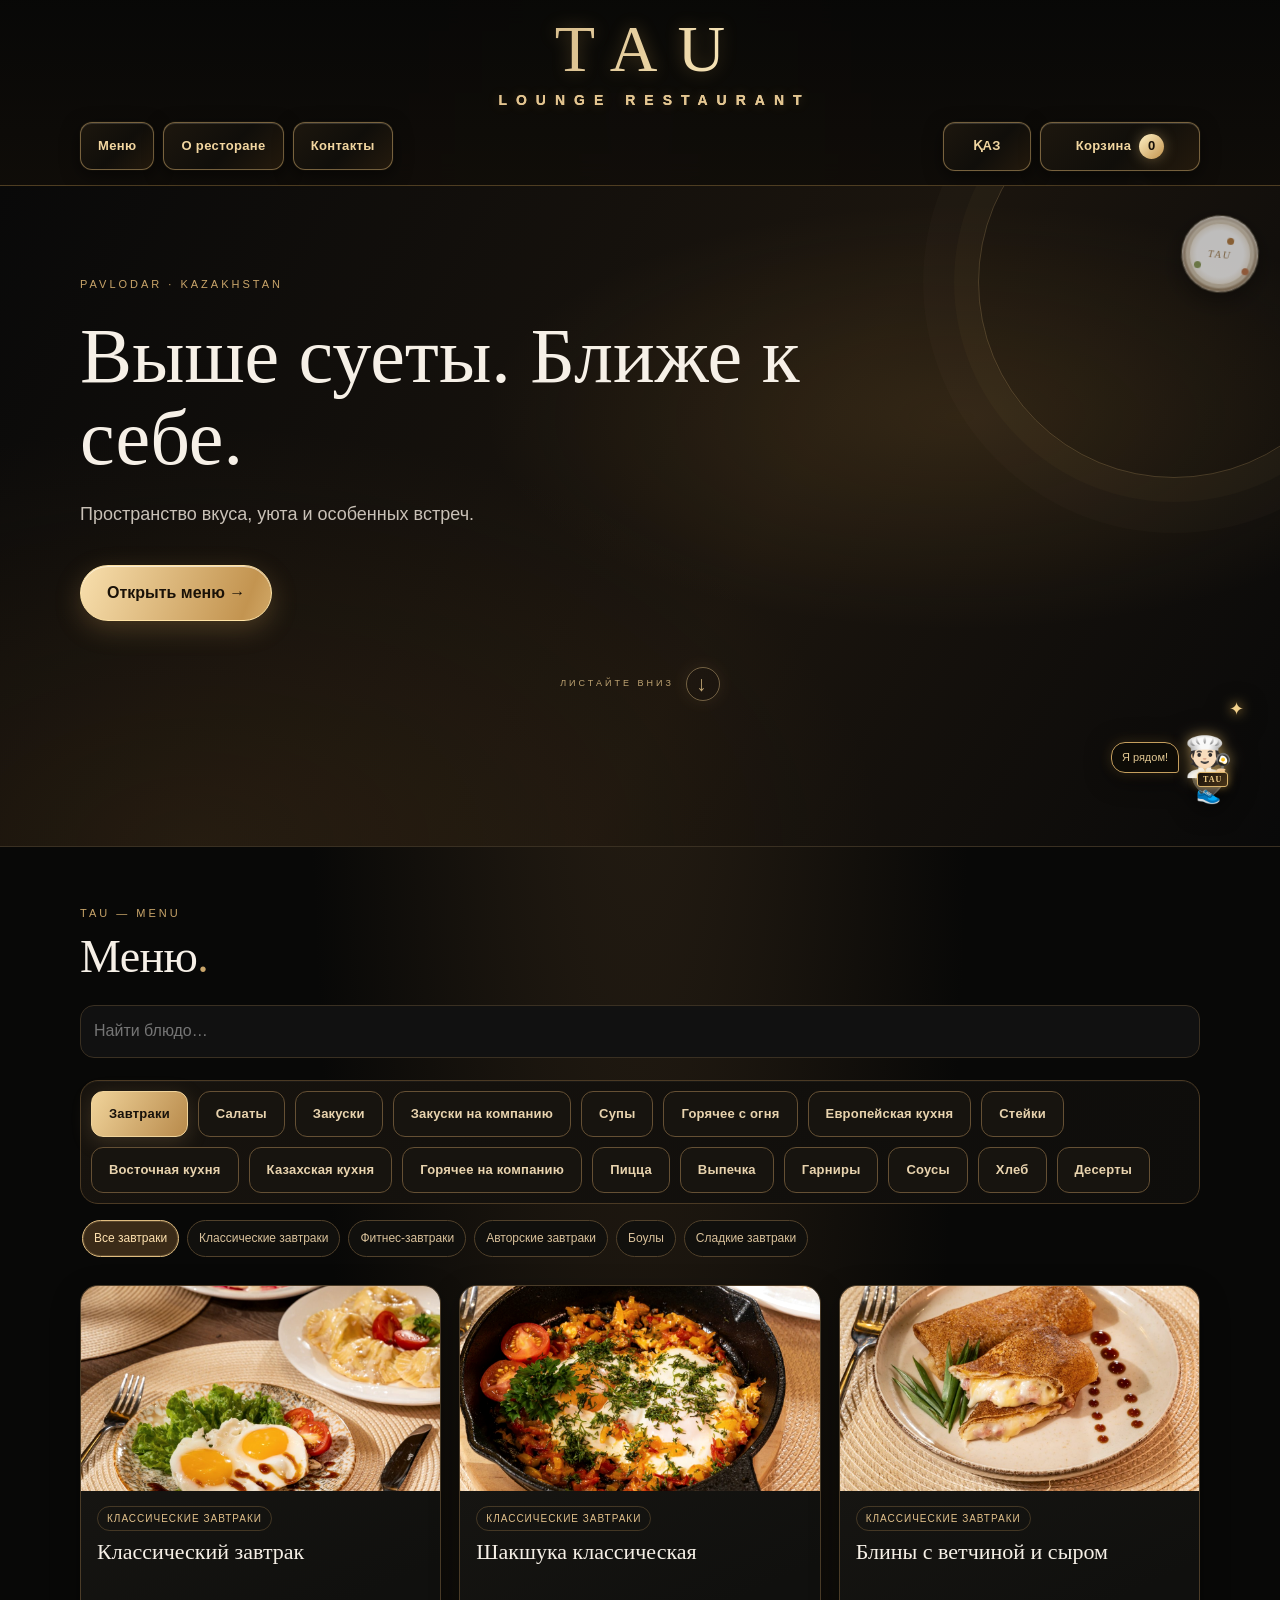
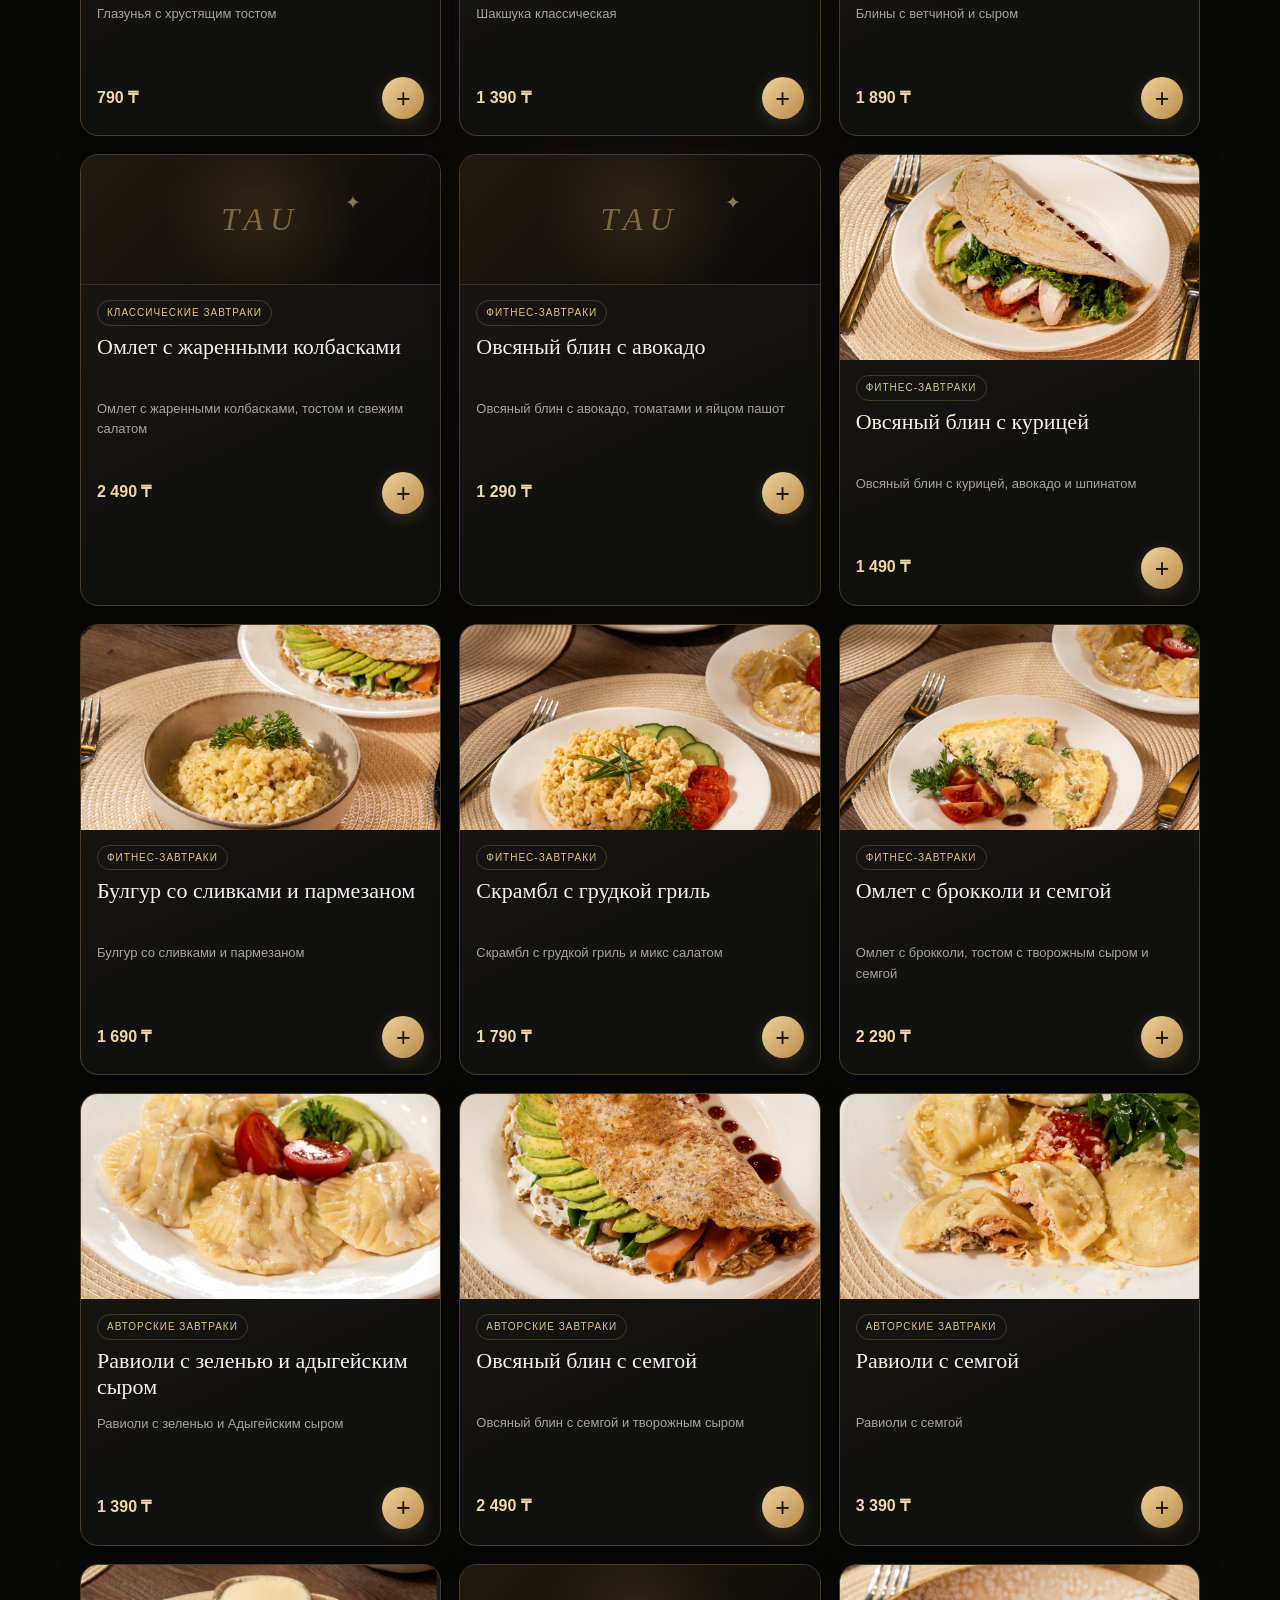
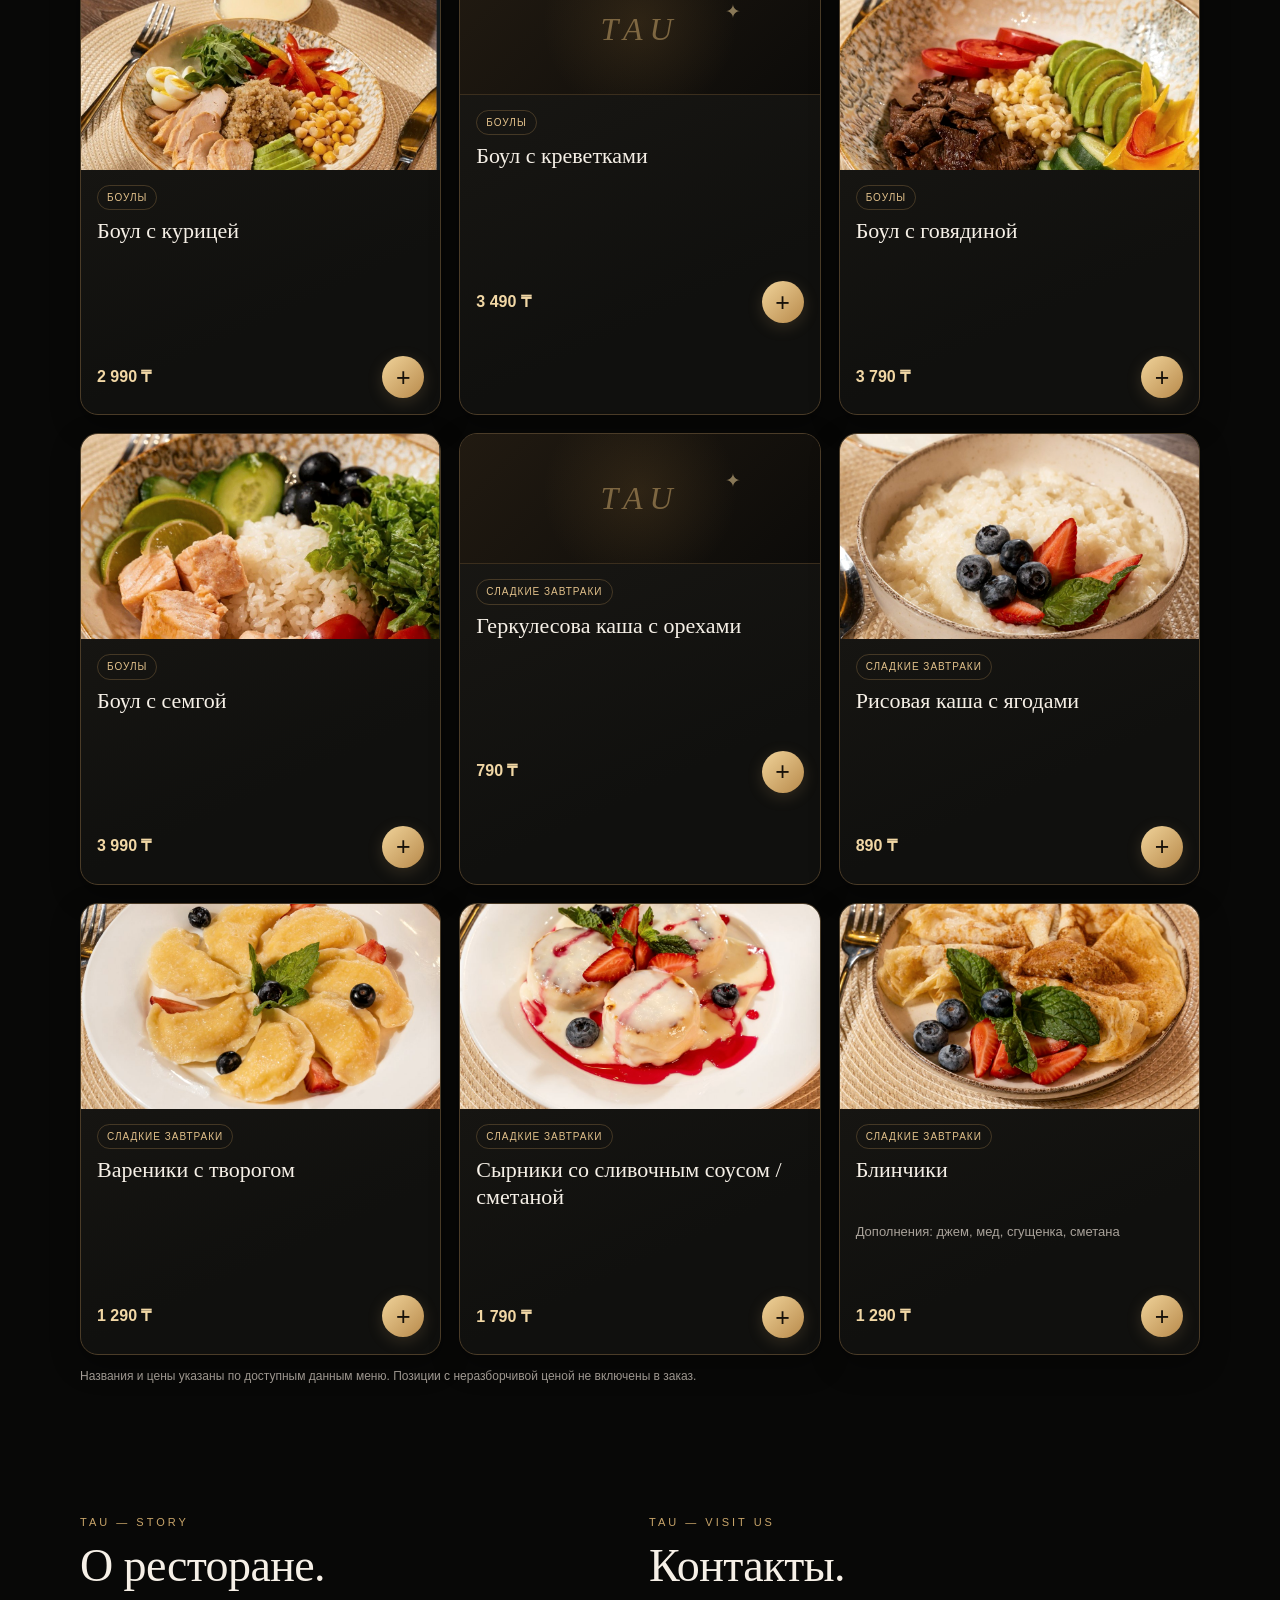
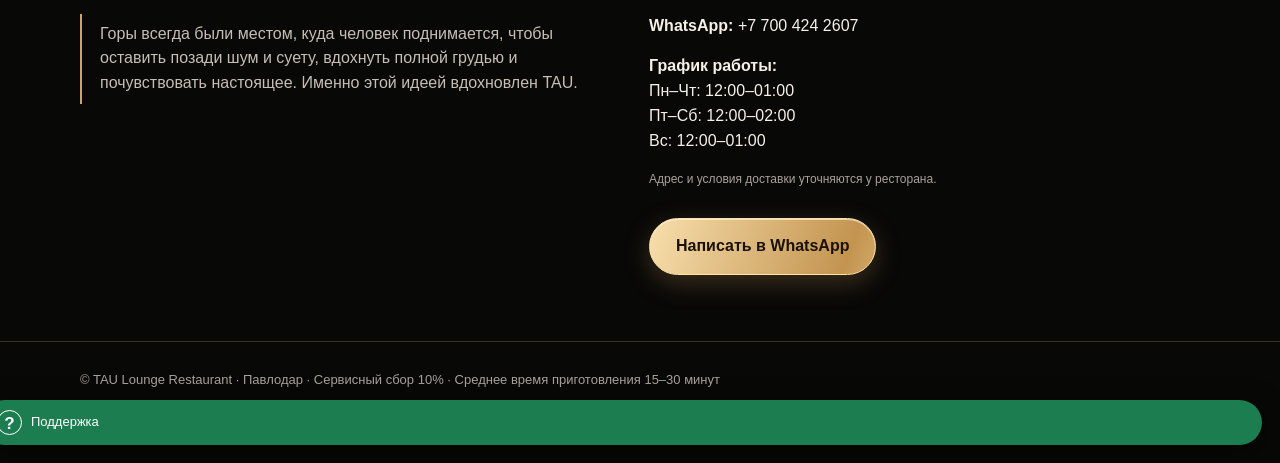
==== commit 36faeacc: "Add files via upload" ====
--- a/index.html
+++ b/index.html
@@ -1,7 +1,7 @@
 <!doctype html>
 <html lang="ru"><head><link rel="icon" type="image/jpeg" href="./assets/tau-logo.jpg"><meta charset="utf-8"><meta name="viewport" content="width=device-width,initial-scale=1"><meta name="theme-color" content="#090909"><meta name="description" content="TAU Lounge Restaurant — меню и онлайн-заказ в Павлодаре"><title>TAU Lounge Restaurant — Павлодар</title><link rel="icon" href="./assets/tau-logo.jpg"><link rel="stylesheet" href="./style.css"></head>
 <body><div class="tau-intro" id="tau-intro" aria-hidden="true"><div class="intro-orbit"></div><div class="intro-logo"><img src="./assets/tau-logo.jpg" alt=""><span>TAU</span><small>LOUNGE RESTAURANT</small></div><div class="intro-flair">✦　🥄　✧　🍽　✦</div></div><div class="ambient-food" aria-hidden="true"><span>✧</span><span>🥄</span><span>✦</span><span>🍃</span><span>✧</span><span>🍽</span><span>🍴</span><span>🥄</span><span>✦</span><span>♨</span><span>⋆</span><span>🍴</span></div><header class="top"><div class="wrap nav"><a class="brand" href="./index.html"><img src="./assets/tau-logo.jpg" alt="TAU"><span>TAU<small>LOUNGE RESTAURANT</small></span></a><nav class="links"><a href="#menu" data-i="menu">Меню</a><a href="#about" data-i="about">О ресторане</a><a href="#contacts" data-i="contacts">Контакты</a></nav><div class="nav-actions"><button class="lang" id="lang">ҚАЗ</button><a class="cartbtn" id="cart-link" href="./order.html"><span data-i="cart">Корзина</span> <b id="count">0</b></a></div></div></header>
-<section class="hero"><div class="wrap"><div class="eyebrow">PAVLODAR · KAZAKHSTAN</div><h1 data-i="hero">Выше суеты.<br>Ближе к себе.</h1><p data-i="sub">Пространство вкуса, уюта и особенных встреч.</p><a class="btn" href="#menu" data-i="explore">Открыть меню →</a><a class="scroll-cue" href="#menu" aria-label="Прокрутить к меню"><span>ЛИСТАЙТЕ ВНИЗ</span><i>↓</i></a></div></section>
+<section class="hero"><div class="wrap"><div class="eyebrow">PAVLODAR · KAZAKHSTAN</div><h1 data-i="hero">Выше суеты.<br>Ближе к себе.</h1><p data-i="sub">Пространство вкуса, уюта и особенных встреч.</p><a class="btn" href="#menu" data-i="explore">Открыть меню →</a><a class="scroll-cue" href="#menu" aria-label="Прокрутить к меню"><span>ЛИСТАЙТЕ ВНИЗ</span><i>↓</i></a></div><div class="tau-car-lane" aria-hidden="true"><div class="tau-car"><svg viewBox="0 0 260 112" role="img" aria-label="Машина TAU ДОСТАВКА"><defs><linearGradient id="carGold" x1="0" x2="1" y1="0" y2="1"><stop offset="0" stop-color="#f7dfb0"/><stop offset=".5" stop-color="#c49a5b"/><stop offset="1" stop-color="#79502a"/></linearGradient></defs><ellipse cx="130" cy="100" rx="112" ry="8" fill="#000" opacity=".5"/><path d="M29 70 L43 49 Q51 42 78 40 L111 17 Q119 12 139 12 L184 16 Q198 18 209 37 L229 48 Q241 53 242 68 L239 83 L20 83 L20 73 Q21 70 29 70Z" fill="url(#carGold)" stroke="#f4d9a5" stroke-width="2"/><path d="M83 40 L116 19 Q121 16 139 16 L151 17 L155 40Z" fill="#17212a" stroke="#e8c98f" stroke-width="2"/><path d="M161 18 L183 21 Q194 23 203 40 L161 40Z" fill="#17212a" stroke="#e8c98f" stroke-width="2"/><path d="M28 68 L235 68 L235 80 L24 80Z" fill="#24180e" opacity=".55"/><rect x="91" y="51" width="104" height="20" rx="5" fill="#17110a" stroke="#f0d39a" stroke-width="1.5"/><text x="143" y="60" text-anchor="middle" font-size="10" font-weight="800" letter-spacing="1.5" fill="#f4d9a5">TAU</text><text x="143" y="68" text-anchor="middle" font-size="5.7" font-weight="700" letter-spacing=".8" fill="#fff0d2">ДОСТАВКА</text><path d="M28 59 L16 58 L13 65 L28 68Z" fill="#fff1c9"/><path d="M230 58 L243 58 L247 66 L236 68Z" fill="#ffe8a5"/><circle cx="68" cy="82" r="17" fill="#090909" stroke="#d7b477" stroke-width="4"/><circle cx="68" cy="82" r="6" fill="#b99a6b"/><circle cx="198" cy="82" r="17" fill="#090909" stroke="#d7b477" stroke-width="4"/><circle cx="198" cy="82" r="6" fill="#b99a6b"/></svg><span class="car-glow"></span></div></div></section>
 <div class="scroll-plate" id="scroll-plate" aria-hidden="true"><div class="plate-rim"><div class="plate-center"><span>TAU</span><i></i></div></div></div>
 <main class="wrap">
 <section class="section" id="menu"><div class="kicker">TAU — MENU</div><h2><span data-i="menuTitle">Меню</span><em>.</em></h2><div class="tools"><input class="search" id="search" placeholder="Найти блюдо…"></div><div class="menu-tabs" id="main-tabs" aria-label="Разделы меню"></div><div class="chips subcategory-tabs" id="subchips" aria-label="Подразделы меню"></div><div class="grid" id="items"></div><p class="notice" data-i="menuNote">Названия и цены указаны по доступным данным меню. Позиции с неразборчивой ценой не включены в заказ.</p></section>
--- a/style.css
+++ b/style.css
@@ -160,3 +160,14 @@
 @keyframes runner-head-cheer{0%,100%{filter:drop-shadow(0 0 7px #e6bd70aa)}50%{filter:drop-shadow(0 0 18px #ffd36d)}}
 @media(max-width:600px){.tau-runner{right:7px;bottom:78px;transform:scale(.84);transform-origin:bottom right}.runner-speech{right:60px;font-size:10px}}
 @media(prefers-reduced-motion:reduce){.tau-runner,.runner-person,.runner-legs,.runner-spark{animation:none!important}.tau-runner.runner-happy .runner-person{animation:none!important}}
+
+
+/* Branded TAU delivery car — animated hero scene */
+.hero{position:relative;overflow:hidden;padding-bottom:145px}
+.tau-car-lane{position:absolute;left:0;right:0;bottom:5px;height:112px;overflow:hidden;pointer-events:none;z-index:2}
+.tau-car{position:absolute;left:-280px;bottom:12px;width:245px;filter:drop-shadow(0 9px 13px #000b);animation:tau-car-drive 17s linear infinite}
+.tau-car svg{display:block;width:100%;height:auto;overflow:visible}
+.car-glow{position:absolute;left:5px;right:5px;bottom:3px;height:10px;border-radius:50%;background:#d6ad6940;filter:blur(10px)}
+@keyframes tau-car-drive{0%{transform:translateX(-5vw) translateY(0)}8%{transform:translateX(5vw) translateY(-2px)}48%{transform:translateX(52vw) translateY(0)}52%{transform:translateX(56vw) translateY(-2px)}100%{transform:translateX(calc(100vw + 300px)) translateY(0)}}
+@media(max-width:600px){.hero{padding-bottom:125px}.tau-car-lane{height:88px}.tau-car{width:190px;bottom:9px;animation-duration:14s}}
+@media(prefers-reduced-motion:reduce){.tau-car{animation:none;left:calc(50% - 122px)}}
